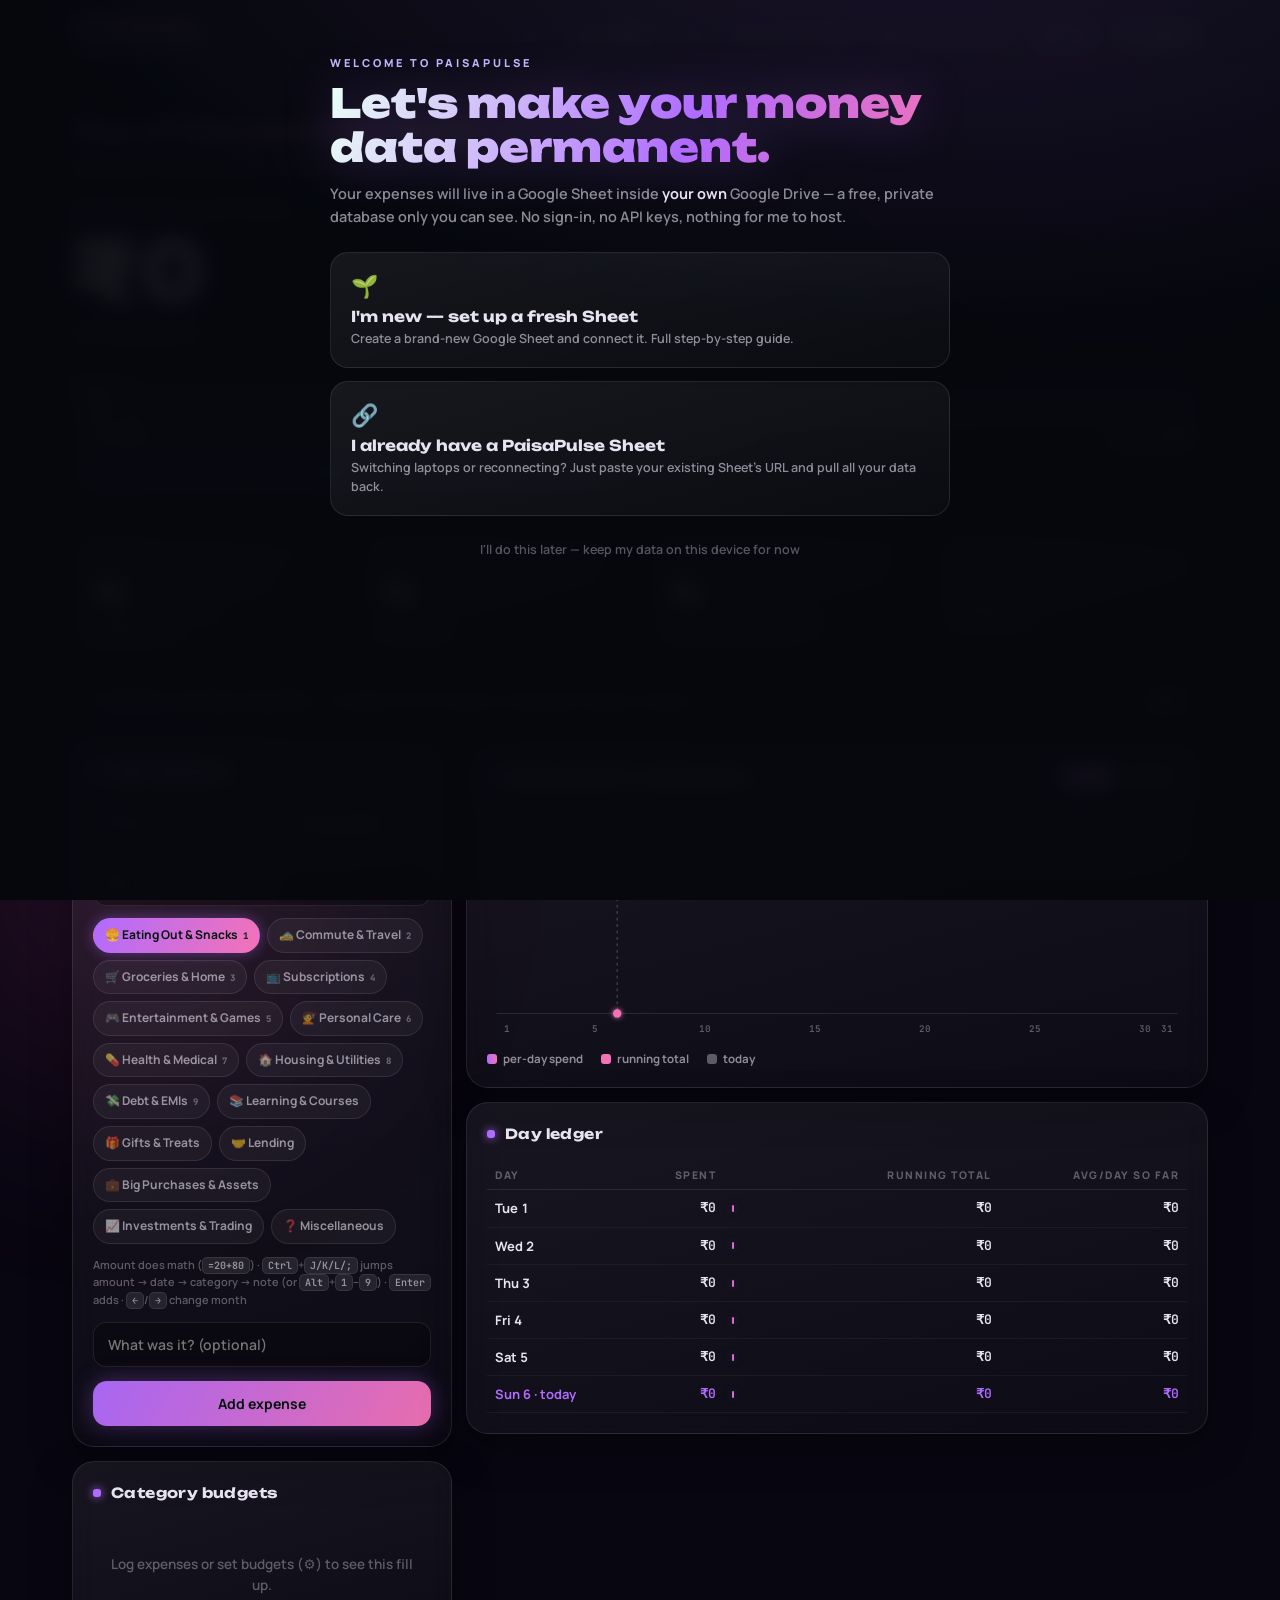
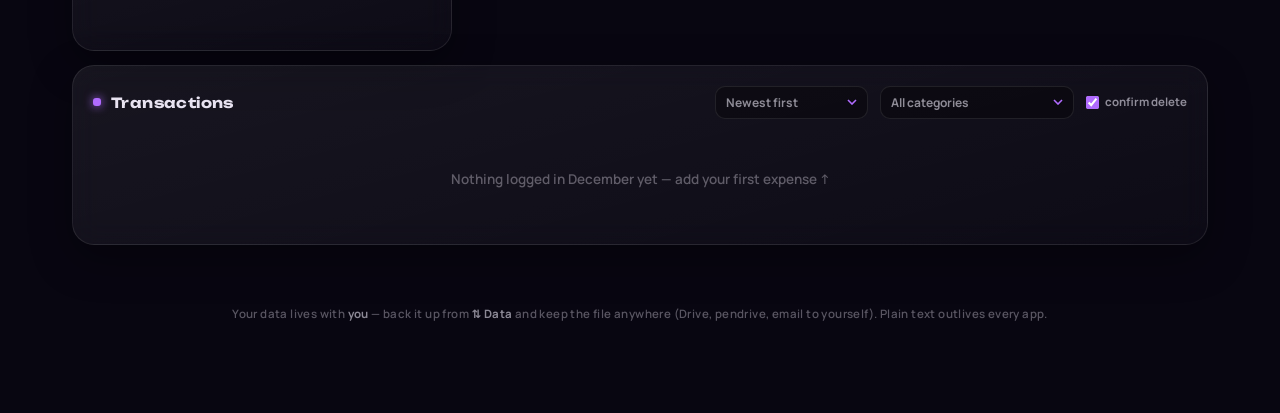
==== index.html @ a0dd7703 "Add index.html for GitHub Pages — app loads directly at root URL" ====
<!DOCTYPE html>
<html lang="en">
<head>
<meta charset="UTF-8">
<meta name="viewport" content="width=device-width, initial-scale=1.0">
<title>PaisaPulse — money, made visible</title>
<link rel="preconnect" href="https://fonts.googleapis.com">
<link rel="preconnect" href="https://fonts.gstatic.com" crossorigin>
<link href="https://fonts.googleapis.com/css2?family=Unbounded:wght@500;700;900&family=Manrope:wght@400;500;600;700;800&family=JetBrains+Mono:wght@400;500;700;800&display=swap" rel="stylesheet">
<style>
:root{
  --void:#080611;
  --ink:rgba(245,240,255,.94);
  --ink-dim:rgba(245,240,255,.56);
  --ink-faint:rgba(245,240,255,.34);
  --pulse:#b06bff;        /* primary — violet */
  --pulse-soft:rgba(176,107,255,.15);
  --ice:#f472b6;          /* secondary — pink */
  --gold:#fcd34d;         /* golden accent */
  --ember:#fbbf24;        /* drifting (warn) — gold */
  --burn:#fb6f92;         /* over budget — rose */
  --lilac:#c4b5fd;        /* accent */
  --glass:rgba(255,255,255,.045);
  --glass-hi:rgba(255,255,255,.085);
  --line:rgba(255,255,255,.09);
  --radius:22px;
  --mono:'JetBrains Mono',ui-monospace,monospace;
  --body:'Manrope',system-ui,sans-serif;
  --disp:'Unbounded',var(--body);
}
*{box-sizing:border-box;margin:0;padding:0}
[hidden]{display:none!important}   /* the hidden attribute must win over flex/grid display rules */
html{scroll-behavior:smooth}
body{
  background:var(--void);
  color:var(--ink);
  font-family:var(--body);
  font-size:15px;
  line-height:1.55;
  min-height:100vh;
  overflow-x:hidden;
}
/* ---------- PACE AURA (signature) ---------- */
.aura{position:fixed;inset:0;z-index:-1;pointer-events:none;transition:opacity 2s ease}
.aura::before,.aura::after{
  content:"";position:absolute;border-radius:50%;filter:blur(110px);
  transition:background 2.5s ease,opacity 2.5s ease;
}
.aura::before{width:62vw;height:62vw;top:-28vw;right:-18vw;opacity:.34}
.aura::after{width:48vw;height:48vw;bottom:-22vw;left:-14vw;opacity:.22}
body.pace-ok .aura::before{background:radial-gradient(circle,#7c3aed,transparent 70%)}
body.pace-ok .aura::after{background:radial-gradient(circle,#be3a8e,transparent 70%)}
body.pace-warn .aura::before{background:radial-gradient(circle,#a16207,transparent 70%)}
body.pace-warn .aura::after{background:radial-gradient(circle,#854d0e,transparent 70%)}
body.pace-over .aura::before{background:radial-gradient(circle,#9d174d,transparent 70%)}
body.pace-over .aura::after{background:radial-gradient(circle,#831843,transparent 70%)}
.grain{position:fixed;inset:0;z-index:-1;pointer-events:none;opacity:.5;
  background-image:radial-gradient(rgba(255,255,255,.022) 1px,transparent 1px);
  background-size:26px 26px;}

.wrap{max-width:1180px;margin:0 auto;padding:0 22px 90px}

/* ---------- HEADER ---------- */
header{
  position:sticky;top:0;z-index:50;
  backdrop-filter:blur(18px);-webkit-backdrop-filter:blur(18px);
  background:rgba(6,8,13,.72);
  border-bottom:1px solid var(--line);
}
.head-in{max-width:1180px;margin:0 auto;padding:14px 22px;display:flex;align-items:center;gap:16px;flex-wrap:wrap}
.brand{font-family:var(--disp);font-weight:900;font-size:17px;letter-spacing:.5px;
  background:linear-gradient(100deg,var(--pulse),var(--ice) 60%,var(--gold));
  -webkit-background-clip:text;background-clip:text;color:transparent;
  filter:drop-shadow(0 0 14px rgba(176,107,255,.45));white-space:nowrap}
.brand small{display:block;font-family:var(--body);font-weight:600;font-size:10px;letter-spacing:2.5px;
  text-transform:uppercase;color:var(--ink-faint);-webkit-text-fill-color:var(--ink-faint)}
.month-nav{display:flex;align-items:center;gap:6px;margin-left:auto;position:relative}
#prevM,#nextM{width:34px;height:34px;border-radius:11px;flex:none}
.month-label{font-family:var(--mono);font-weight:700;font-size:14px;min-width:120px;text-align:center;color:var(--ink);height:34px}
.month-label:hover{border-color:rgba(176,107,255,.45);color:var(--ink)}
.head-actions{display:flex;gap:8px;align-items:center;flex-wrap:wrap}
.badge{
  font-size:11px;font-weight:700;padding:6px 11px;border-radius:999px;
  border:1px solid var(--line);color:var(--ink-dim);background:var(--glass);
  display:inline-flex;align-items:center;gap:6px;white-space:nowrap}
.badge .dot{width:7px;height:7px;border-radius:50%;background:var(--pulse);box-shadow:0 0 8px var(--pulse)}
.badge.warn .dot{background:var(--ember);box-shadow:0 0 8px var(--ember)}

/* ---------- BUTTONS ---------- */
button{
  font-family:var(--body);font-weight:700;font-size:13px;color:var(--ink);
  background:var(--glass);border:1px solid var(--line);border-radius:13px;
  padding:9px 15px;cursor:pointer;transition:transform .15s ease,background .2s,border-color .2s,box-shadow .2s;
}
button:hover{background:var(--glass-hi);transform:translateY(-1px)}
button:active{transform:translateY(0)}
button:focus-visible,input:focus-visible,select:focus-visible,textarea:focus-visible{
  outline:2px solid var(--pulse);outline-offset:2px}
.btn-glow{
  background:linear-gradient(120deg,rgba(176,107,255,.95),rgba(244,114,182,.95));
  color:#04140d;border:none;
  box-shadow:0 0 22px rgba(176,107,255,.35),0 6px 18px rgba(0,0,0,.4);
}
.btn-glow:hover{box-shadow:0 0 32px rgba(176,107,255,.55),0 8px 22px rgba(0,0,0,.45);background:linear-gradient(120deg,#c98bff,#f472b6)}
.btn-ghost{background:transparent}
.btn-danger{border-color:rgba(251,113,133,.4);color:var(--burn)}
.btn-danger:hover{background:rgba(251,113,133,.1)}

/* ---------- HERO ---------- */
.hero{padding:40px 0 10px;text-align:left}
.greet{margin-bottom:22px}
.greet-line{font-family:var(--disp);font-weight:700;font-size:clamp(19px,2.7vw,26px);
  background:linear-gradient(100deg,var(--pulse),var(--ice) 62%,var(--gold));
  -webkit-background-clip:text;background-clip:text;color:transparent}
.greet-edit{font-size:11px;padding:4px 9px;border-radius:9px;margin-left:9px;vertical-align:middle;
  color:var(--ink-dim);background:var(--glass);border:1px solid var(--line);font-weight:700}
.greet-edit:hover{color:var(--ink);background:var(--glass-hi)}
.greet-tag{font-size:13.5px;font-weight:600;color:var(--ink-dim);margin-top:6px}
.greet-input{font-family:var(--disp);font-weight:700;font-size:clamp(19px,2.7vw,26px);
  width:auto;max-width:280px;padding:3px 12px;display:inline-block;color:var(--ink)}
/* ---------- CURSOR FX (fluid glowing trail) ---------- */
#cursorFx{position:fixed;inset:0;width:100%;height:100%;pointer-events:none;z-index:9998;mix-blend-mode:screen}
.eyebrow{font-size:11px;font-weight:800;letter-spacing:3px;text-transform:uppercase;color:var(--lilac);margin-bottom:10px}
.hero-amt{
  font-family:var(--disp);font-weight:900;font-size:clamp(46px,7.5vw,84px);line-height:1.04;
  background:linear-gradient(110deg,#fdf0ff 6%,var(--pulse) 42%,var(--ice) 72%,var(--gold));
  -webkit-background-clip:text;background-clip:text;color:transparent;
  filter:drop-shadow(0 0 30px rgba(176,107,255,.34));
  font-variant-numeric:tabular-nums;
}
body.pace-warn .hero-amt{background:linear-gradient(110deg,#fff7e6 10%,var(--ember) 60%,#fb923c);-webkit-background-clip:text;background-clip:text;filter:drop-shadow(0 0 28px rgba(251,191,36,.3))}
body.pace-over .hero-amt{background:linear-gradient(110deg,#ffe4e6 10%,var(--burn) 60%,#f43f5e);-webkit-background-clip:text;background-clip:text;filter:drop-shadow(0 0 28px rgba(251,113,133,.35))}
.hero-sub{color:var(--ink-dim);font-weight:600;margin-top:8px;font-size:14px}
.hero-sub b{color:var(--ink)}

/* pace rail */
.rail-card{margin-top:26px}
.rail{position:relative;height:14px;border-radius:999px;background:rgba(255,255,255,.06);overflow:visible;border:1px solid var(--line)}
.rail-fill{position:absolute;left:0;top:0;bottom:0;border-radius:999px;
  background:linear-gradient(90deg,var(--pulse),var(--ice));
  box-shadow:0 0 18px rgba(176,107,255,.5);transition:width 1.1s cubic-bezier(.22,1,.36,1)}
body.pace-warn .rail-fill{background:linear-gradient(90deg,var(--ember),#fb923c);box-shadow:0 0 18px rgba(251,191,36,.5)}
body.pace-over .rail-fill{background:linear-gradient(90deg,var(--burn),#f43f5e);box-shadow:0 0 18px rgba(251,113,133,.55)}
.rail-proj{position:absolute;top:-7px;width:2px;height:28px;background:var(--ice);box-shadow:0 0 10px var(--ice);transition:left 1.1s cubic-bezier(.22,1,.36,1)}
.rail-proj::after{content:"projected";position:absolute;top:-20px;left:50%;transform:translateX(-50%);
  font-size:10px;font-weight:800;letter-spacing:1px;text-transform:uppercase;color:var(--ice);white-space:nowrap}
.rail-meta{display:flex;justify-content:space-between;margin-top:12px;font-size:12px;color:var(--ink-dim);font-weight:600}
.rail-meta b{font-family:var(--mono);color:var(--ink)}
#paceMsg{margin-top:14px;font-weight:700;font-size:14px}
#paceMsg.ok{color:var(--pulse)}#paceMsg.warn{color:var(--ember)}#paceMsg.over{color:var(--burn)}

/* ---------- STAT GRID ---------- */
.stats{display:grid;grid-template-columns:repeat(auto-fit,minmax(170px,1fr));gap:14px;margin-top:28px}
.card{
  background:linear-gradient(165deg,rgba(255,255,255,.065),rgba(255,255,255,.022));
  border:1px solid var(--line);border-radius:var(--radius);
  padding:20px;backdrop-filter:blur(14px);-webkit-backdrop-filter:blur(14px);
  box-shadow:0 14px 40px rgba(0,0,0,.35);
}
.stat .lbl{font-size:11px;font-weight:800;letter-spacing:2px;text-transform:uppercase;color:var(--ink-faint)}
.stat .val{font-family:var(--mono);font-weight:800;font-size:26px;margin-top:6px;font-variant-numeric:tabular-nums}
.stat .sub{font-size:12px;color:var(--ink-dim);margin-top:4px;font-weight:600}
.up{color:var(--burn)}.down{color:var(--pulse)}

/* ---------- MAIN GRID ---------- */
.grid{display:grid;grid-template-columns:380px 1fr;gap:14px;margin-top:14px;align-items:start}
@media(max-width:920px){.grid{grid-template-columns:1fr}}
.col{display:flex;flex-direction:column;gap:14px;min-width:0}
h2{font-family:var(--disp);font-weight:700;font-size:14px;letter-spacing:.4px;margin-bottom:16px;display:flex;align-items:center;gap:10px}
h2 .spark{width:8px;height:8px;border-radius:3px;background:var(--pulse);box-shadow:0 0 10px var(--pulse);flex:none}

/* ---------- ADD EXPENSE ---------- */
.amt-row{display:flex;gap:10px}
.amt-in{position:relative;flex:1}
.amt-in span{position:absolute;left:14px;top:50%;transform:translateY(-50%);font-family:var(--mono);font-weight:800;font-size:20px;color:var(--pulse)}
input,select,textarea{
  width:100%;background:rgba(0,0,0,.32);border:1px solid var(--line);border-radius:13px;
  color:var(--ink);font-family:var(--body);font-weight:600;font-size:14px;padding:12px 14px;
  transition:border-color .2s, box-shadow .2s}
input:focus,textarea:focus{border-color:rgba(176,107,255,.55);box-shadow:0 0 0 3px rgba(176,107,255,.12)}
#amt{font-family:var(--mono);font-weight:800;font-size:20px;padding-left:34px}
#date{font-family:var(--mono);font-size:13px;color-scheme:dark;width:auto}
.chips{display:flex;flex-wrap:wrap;gap:7px;margin:12px 0}
.chip{
  font-size:12px;font-weight:700;padding:7px 11px;border-radius:999px;
  background:var(--glass);border:1px solid var(--line);cursor:pointer;color:var(--ink-dim);
  transition:all .15s ease;user-select:none}
.chip:hover{color:var(--ink);border-color:rgba(255,255,255,.2)}
.chip.on{color:#04140d;background:linear-gradient(120deg,var(--pulse),#f472b6);border-color:transparent;
  box-shadow:0 0 14px rgba(176,107,255,.4)}
.field-gap{margin-top:10px}
#btnAdd{width:100%;margin-top:14px;padding:13px;font-size:14px;border-radius:14px}

/* ---------- BUDGET LIST ---------- */
.b-row{display:flex;align-items:center;gap:10px;padding:9px 0;border-bottom:1px solid rgba(255,255,255,.05)}
.b-row:last-child{border-bottom:none}
.b-emoji{flex:none;width:26px;text-align:center}
.b-name{flex:1;min-width:0;font-weight:700;font-size:12.5px;white-space:nowrap;overflow:hidden;text-overflow:ellipsis}
.b-bar{flex:1.4;height:8px;border-radius:99px;background:rgba(255,255,255,.07);overflow:hidden}
.b-fill{height:100%;border-radius:99px;background:linear-gradient(90deg,var(--pulse),#f472b6);transition:width .9s cubic-bezier(.22,1,.36,1)}
.b-fill.warn{background:linear-gradient(90deg,var(--ember),#fb923c)}
.b-fill.over{background:linear-gradient(90deg,var(--burn),#f43f5e)}
.b-amt{font-family:var(--mono);font-size:12px;font-weight:700;white-space:nowrap;color:var(--ink-dim)}
.b-amt b{color:var(--ink)}

/* ---------- CHART ---------- */
.chart-wrap{width:100%}
.chart-wrap svg{width:100%;height:auto;display:block}
.legend{display:flex;gap:18px;margin-top:10px;font-size:11.5px;font-weight:700;color:var(--ink-dim);flex-wrap:wrap}
.legend i{display:inline-block;width:10px;height:10px;border-radius:3px;margin-right:6px;vertical-align:-1px}

/* ---------- DAY LEDGER ---------- */
table{width:100%;border-collapse:collapse;font-size:13px}
th{font-size:10.5px;font-weight:800;letter-spacing:1.5px;text-transform:uppercase;color:var(--ink-faint);
  text-align:right;padding:6px 8px;border-bottom:1px solid var(--line)}
th:first-child{text-align:left}
td{padding:8px;border-bottom:1px solid rgba(255,255,255,.045);text-align:right;
  font-family:var(--mono);font-weight:600;font-variant-numeric:tabular-nums}
td:first-child{text-align:left;font-family:var(--body);font-weight:700}
tr.is-today td{color:var(--pulse)}
.mini{display:inline-block;height:7px;border-radius:99px;background:linear-gradient(90deg,var(--pulse),#f472b6);
  vertical-align:middle;min-width:2px;box-shadow:0 0 8px rgba(176,107,255,.35)}
.tbl-scroll{max-height:380px;overflow-y:auto}
.tbl-scroll::-webkit-scrollbar{width:8px}
.tbl-scroll::-webkit-scrollbar-thumb{background:rgba(255,255,255,.12);border-radius:99px}

/* ---------- TRANSACTIONS ---------- */
.day-h{display:flex;justify-content:space-between;align-items:baseline;margin:18px 0 6px;font-size:12px;font-weight:800;
  letter-spacing:1px;text-transform:uppercase;color:var(--ink-faint)}
.day-h b{font-family:var(--mono);color:var(--ink-dim);letter-spacing:0;text-transform:none}
.txn{display:flex;align-items:center;gap:12px;padding:10px 12px;border-radius:14px;transition:background .15s}
.txn:hover{background:rgba(255,255,255,.04)}
.txn .e{flex:none;width:34px;height:34px;border-radius:11px;background:var(--glass);border:1px solid var(--line);
  display:flex;align-items:center;justify-content:center;font-size:15px}
.txn .t{flex:1;min-width:0}
.txn .t .n{font-weight:700;font-size:13.5px;white-space:nowrap;overflow:hidden;text-overflow:ellipsis}
.txn .t .c{font-size:11px;color:var(--ink-faint);font-weight:600}
.txn .a{font-family:var(--mono);font-weight:800;font-size:14px;white-space:nowrap}
.txn .x{opacity:0;flex:none;width:28px;height:28px;border-radius:9px;padding:0;font-size:14px;line-height:1;color:var(--burn);border-color:transparent;background:transparent}
.txn:hover .x{opacity:.8}.txn .x:hover{opacity:1;background:rgba(251,113,133,.12)}
.empty{padding:34px 10px;text-align:center;color:var(--ink-faint);font-weight:600;font-size:13.5px}

/* ---------- MODALS ---------- */
dialog{
  background:linear-gradient(170deg,#0d1119,#090c12);color:var(--ink);
  border:1px solid var(--line);border-radius:24px;padding:28px;width:min(560px,92vw);
  box-shadow:0 30px 90px rgba(0,0,0,.7)}
dialog::backdrop{background:rgba(3,5,9,.7);backdrop-filter:blur(6px)}
.m-head{display:flex;justify-content:space-between;align-items:center;margin-bottom:18px}
.m-head h3{font-family:var(--disp);font-size:15px;font-weight:700}
.tabs{display:flex;gap:8px;margin-bottom:18px}
.tab{flex:1;text-align:center}
.tab.on{background:linear-gradient(120deg,rgba(176,107,255,.18),rgba(244,114,182,.18));border-color:rgba(176,107,255,.4);color:var(--pulse)}
textarea{font-family:var(--mono);font-size:12px;min-height:130px;resize:vertical}
.hint{font-size:12px;color:var(--ink-dim);line-height:1.6;margin:10px 0;font-weight:600}
.hint code{font-family:var(--mono);color:var(--lilac);font-size:11px}
.m-row{display:flex;gap:10px;margin-top:14px;flex-wrap:wrap}
.m-row button{flex:1}
.set-row{display:flex;align-items:center;gap:10px;margin-bottom:9px}
.set-row label{flex:1;font-weight:700;font-size:13px}
.set-row input{width:130px;font-family:var(--mono);text-align:right}
.divider{height:1px;background:var(--line);margin:18px 0}

/* ---------- CLOUD SYNC STATES ---------- */
.badge.saving .dot{background:var(--ember);box-shadow:0 0 8px var(--ember);animation:pulseDot 1s ease-in-out infinite}
.badge.err .dot{background:var(--burn);box-shadow:0 0 8px var(--burn)}
.badge.synced .dot{background:var(--ice);box-shadow:0 0 8px var(--ice)}
@keyframes pulseDot{0%,100%{opacity:1}50%{opacity:.25}}
@keyframes shimmer{0%{background-position:-300px 0}100%{background-position:300px 0}}
body.loading-cloud .hero-amt,body.loading-cloud .stat .val{
  color:transparent!important;-webkit-text-fill-color:transparent;border-radius:12px;
  background:linear-gradient(90deg,rgba(255,255,255,.05),rgba(255,255,255,.16),rgba(255,255,255,.05));
  background-size:300px 100%;animation:shimmer 1.25s linear infinite;filter:none}
.note-banner.cloud{border-color:rgba(176,107,255,.45);color:var(--ink-dim)}
.note-banner.cloud b{color:var(--ice)}
.note-banner .btn-glow{flex:none;padding:7px 14px}
.conn-row{display:flex;align-items:center;gap:10px;font-size:13px;font-weight:600;color:var(--ink-dim)}
.conn-card{display:flex;align-items:center;gap:12px;flex-wrap:wrap;margin-bottom:18px;padding:13px 15px;
  border:1px solid var(--line);border-radius:14px;background:var(--glass)}
.conn-card .conn-row{flex:1;min-width:0}
.conn-card button{flex:none}
.conn-dot{width:8px;height:8px;border-radius:50%;background:var(--pulse);box-shadow:0 0 8px var(--pulse);flex:none}
.conn-dot.off{background:var(--ink-faint);box-shadow:none}

/* ---------- ONBOARDING ---------- */
.onboard{position:fixed;inset:0;z-index:200;overflow-y:auto;
  background:radial-gradient(120vw 80vh at 72% -12%,rgba(176,107,255,.12),transparent 60%),rgba(6,8,13,.94);
  backdrop-filter:blur(10px);-webkit-backdrop-filter:blur(10px);
  display:flex;align-items:flex-start;justify-content:center;padding:6vh 20px 60px}
.onboard[hidden]{display:none}
.ob-box{max-width:620px;width:100%}
.ob-eyebrow{font-size:11px;font-weight:800;letter-spacing:3px;text-transform:uppercase;color:var(--lilac);margin-bottom:10px}
.ob-title{font-family:var(--disp);font-weight:900;font-size:clamp(27px,5vw,40px);line-height:1.1;
  background:linear-gradient(110deg,#eafff6,var(--pulse) 58%,var(--ice));
  -webkit-background-clip:text;background-clip:text;color:transparent;filter:drop-shadow(0 0 24px rgba(176,107,255,.25))}
.ob-lead{color:var(--ink-dim);font-weight:600;margin:13px 0 24px;font-size:14.5px;line-height:1.6}
.ob-lead b{color:var(--ink)}
.ob-step{display:flex;gap:15px;padding:17px;border-radius:18px;margin-bottom:13px;
  background:linear-gradient(165deg,rgba(255,255,255,.065),rgba(255,255,255,.022));border:1px solid var(--line)}
.ob-num{flex:none;width:32px;height:32px;border-radius:50%;display:flex;align-items:center;justify-content:center;
  font-family:var(--mono);font-weight:800;font-size:14px;color:#04140d;background:linear-gradient(120deg,var(--pulse),#f472b6);
  box-shadow:0 0 14px rgba(176,107,255,.4)}
.ob-body{flex:1;min-width:0}
.ob-body h4{font-family:var(--disp);font-size:14.5px;font-weight:700;margin-bottom:4px}
.ob-body p{font-size:13px;color:var(--ink-dim);font-weight:600;line-height:1.55}
.ob-body .m-row{margin-top:11px}
.ob-howto{margin-top:11px;font-size:12.5px;color:var(--ink-dim);font-weight:600;line-height:1.7;
  border-left:2px solid rgba(176,107,255,.45);padding:2px 0 2px 14px}
.ob-howto code{font-family:var(--mono);color:var(--lilac);font-size:11.5px}
.ob-howto ol{margin:0;padding-left:18px}.ob-howto li{margin:5px 0}
#cloudUrlInput{font-family:var(--mono);font-size:12.5px}
.ob-verify{margin-top:11px;font-weight:700;font-size:12.5px;min-height:18px;line-height:1.5}
.ob-verify.ok{color:var(--pulse)}.ob-verify.err{color:var(--burn)}.ob-verify.busy{color:var(--ember)}
.ob-skip{display:block;text-align:center;margin-top:16px;color:var(--ink-faint);font-weight:600;font-size:12.5px;
  background:none;border:none;width:100%}
.ob-skip:hover{color:var(--ink-dim);background:none;transform:none}
.ob-choose{display:flex;flex-direction:column;gap:13px}
.ob-pick{display:block;text-align:left;padding:18px 20px;border-radius:18px;cursor:pointer;
  background:linear-gradient(165deg,rgba(255,255,255,.065),rgba(255,255,255,.022));border:1px solid var(--line);
  transition:border-color .2s,box-shadow .2s,transform .15s}
.ob-pick:hover{border-color:rgba(176,107,255,.5);box-shadow:0 0 26px rgba(176,107,255,.16);transform:translateY(-2px);background:linear-gradient(165deg,rgba(255,255,255,.08),rgba(255,255,255,.03))}
.ob-pick-emoji{font-size:22px;display:block;margin-bottom:6px}
.ob-pick-t{display:block;font-family:var(--disp);font-weight:700;font-size:15px;color:var(--ink);margin-bottom:4px}
.ob-pick-d{display:block;font-size:12.5px;font-weight:600;color:var(--ink-dim);line-height:1.5}
.ob-back{background:none;border:none;color:var(--ink-faint);font-weight:700;font-size:12.5px;padding:4px 0;margin-bottom:10px}
.ob-back:hover{color:var(--ink-dim);background:none;transform:none}

/* ---------- TOAST ---------- */
#toast{
  position:fixed;bottom:26px;left:50%;transform:translateX(-50%) translateY(20px);
  background:#0e1420;border:1px solid rgba(176,107,255,.4);color:var(--ink);
  padding:12px 18px;border-radius:14px;font-weight:700;font-size:13.5px;
  box-shadow:0 0 30px rgba(176,107,255,.25),0 16px 40px rgba(0,0,0,.6);
  opacity:0;pointer-events:none;transition:all .3s ease;z-index:99;display:flex;gap:14px;align-items:center}
#toast.show{opacity:1;transform:translateX(-50%) translateY(0);pointer-events:auto}
#toast button{padding:5px 12px;font-size:12px}

.note-banner{margin-top:18px;font-size:12.5px;font-weight:600;color:var(--ink-dim);
  border:1px dashed rgba(184,168,255,.35);border-radius:14px;padding:11px 14px;display:flex;gap:10px;align-items:center}
.note-banner button{margin-left:auto;padding:4px 10px;font-size:11px;flex:none}

footer{margin-top:60px;text-align:center;color:var(--ink-faint);font-size:11.5px;font-weight:600;letter-spacing:.4px}
footer b{color:var(--ink-dim)}

@media(prefers-reduced-motion:reduce){
  *,*::before,*::after{animation:none!important;transition:none!important}
}
/* ---------- v1.1 additions ---------- */
.today-pill{font-family:var(--mono);font-size:11px;font-weight:700;color:var(--ink-dim);
  padding:6px 11px;border-radius:999px;border:1px solid var(--line);background:var(--glass);white-space:nowrap}
/* month picker */
.month-picker{position:absolute;top:42px;left:50%;transform:translateX(-50%);z-index:60;width:280px;
  background:linear-gradient(170deg,#140e22,#0c0816);border:1px solid var(--line);border-radius:16px;padding:14px;
  box-shadow:0 26px 70px rgba(0,0,0,.65)}
.mp-head{display:flex;align-items:center;justify-content:space-between;margin-bottom:10px}
.mp-head span{font-family:var(--mono);font-weight:800;font-size:14px}
.mp-head button{width:30px;height:30px;border-radius:9px}
.mp-grid{display:grid;grid-template-columns:repeat(3,1fr);gap:6px}
.mp-grid button{padding:9px 0;font-size:12.5px;font-weight:700;border-radius:10px}
.mp-grid button.cur{background:linear-gradient(120deg,var(--pulse),var(--ice));color:#1a0b2e;border-color:transparent}
.mp-grid button:disabled{opacity:.3;cursor:not-allowed}
.mp-today{width:100%;margin-top:10px;font-size:12px;padding:9px}
/* calculator hint */
.calc-hint{margin-top:8px;font-size:13px;font-weight:700;color:var(--pulse);cursor:pointer;
  display:inline-flex;align-items:center;gap:6px;padding:6px 12px;border-radius:10px;border:1px solid rgba(176,107,255,.35);
  background:var(--pulse-soft);user-select:none}
.calc-hint:hover{background:rgba(176,107,255,.22)}
.calc-hint b{font-family:var(--mono)}
/* keyboard hint + chip key badges */
.kbd-hint{font-size:11px;color:var(--ink-faint);font-weight:600;margin:2px 0 4px}
.kbd-hint kbd{font-family:var(--mono);font-size:10px;background:var(--glass-hi);border:1px solid var(--line);
  border-radius:5px;padding:1px 5px;color:var(--ink-dim)}
.chip .k{font-family:var(--mono);font-size:9px;opacity:.6;margin-left:5px;font-weight:800}
.chip.on .k{opacity:.85}
/* transactions header tools */
.txn-head{justify-content:space-between;flex-wrap:wrap;gap:10px}
.h2-title{display:inline-flex;align-items:center;gap:10px}
.txn-tools{display:inline-flex;align-items:center;gap:12px;font-family:var(--body)}
.mini-select{width:auto;padding:7px 10px;font-size:12px;font-weight:700;border-radius:10px;color:var(--ink-dim);
  background:rgba(0,0,0,.32) url("data:image/svg+xml,%3Csvg xmlns='http://www.w3.org/2000/svg' width='10' height='6' fill='none' stroke='%23b06bff' stroke-width='1.6'%3E%3Cpath d='M1 1l4 4 4-4'/%3E%3C/svg%3E") no-repeat right 10px center;-webkit-appearance:none;appearance:none;padding-right:26px}
.chk{display:inline-flex;align-items:center;gap:6px;font-size:11.5px;font-weight:700;color:var(--ink-dim);cursor:pointer;text-transform:none;letter-spacing:0}
.chk input{width:auto;accent-color:var(--pulse);cursor:pointer}
/* delete confirm state on a txn row */
.txn .x.confirm{opacity:1;width:auto;padding:0 10px;font-size:11px;font-weight:800;color:#1a0b2e;
  background:linear-gradient(120deg,var(--burn),#f43f5e);border-radius:9px}
/* transaction-day group + glow-on-jump */
.txn-day{border-radius:14px;transition:background .4s ease,box-shadow .4s ease}
.txn-day.glow{background:rgba(176,107,255,.10);box-shadow:0 0 0 1px rgba(176,107,255,.4),0 0 26px rgba(176,107,255,.22)}
/* ledger rows clickable */
#dayLedger tr{cursor:pointer}
#dayLedger tr:hover td{color:var(--ink)}
/* budget % */
.b-pct{font-family:var(--mono);font-size:11px;font-weight:800;color:var(--lilac);min-width:38px;text-align:right}
/* safe reset row */
.reset-row{display:flex;gap:10px}
.reset-row input{flex:1;font-family:var(--mono);font-size:13px}
.reset-row button{flex:none}

/* ---------- v1.2: chart toggle, category search, motion ---------- */
.chart-head{justify-content:space-between;flex-wrap:wrap;gap:10px}
.seg{display:inline-flex;background:var(--glass);border:1px solid var(--line);border-radius:11px;padding:3px;gap:2px}
.seg-btn{font-size:11.5px;font-weight:700;padding:5px 12px;border-radius:8px;border:none;background:transparent;color:var(--ink-dim)}
.seg-btn:hover{background:var(--glass-hi);transform:none}
.seg-btn.on{background:linear-gradient(120deg,var(--pulse),var(--ice));color:#1a0b2e}
/* category search + intellisense dropdown */
.cat-pick{position:relative;margin:12px 0 0}
#catSearch{font-size:13px}
.cat-suggest{position:absolute;left:0;right:0;top:calc(100% + 6px);z-index:40;max-height:240px;overflow-y:auto;
  background:linear-gradient(170deg,#150f24,#0c0816);border:1px solid var(--line);border-radius:14px;padding:6px;
  box-shadow:0 22px 60px rgba(0,0,0,.6)}
.cs-item{display:flex;align-items:center;gap:10px;padding:9px 11px;border-radius:10px;cursor:pointer;font-size:13px;font-weight:600;color:var(--ink-dim)}
.cs-item .cs-e{font-size:16px;flex:none}
.cs-item .cs-n b{color:var(--pulse);font-weight:800}
.cs-item.active,.cs-item:hover{background:var(--pulse-soft);color:var(--ink)}
.cs-item .cs-hint{margin-left:auto;font-family:var(--mono);font-size:10px;color:var(--ink-faint)}
/* flat (sorted) transaction rows show their date */
.txn .tdate{font-family:var(--mono);font-size:10.5px;color:var(--ink-faint);font-weight:700;margin-left:2px}
/* ledger row glow when jumped-to from a transaction */
#dayLedger tr.glow td{color:var(--pulse)}
#dayLedger tr.glow{background:rgba(176,107,255,.12);box-shadow:inset 0 0 0 1px rgba(176,107,255,.4)}
#dayLedger tr{transition:background .4s ease}
/* ---------- MOTION ---------- */
@keyframes riseIn{from{opacity:0;transform:translateY(18px)}to{opacity:1;transform:none}}
@keyframes popIn{0%{transform:scale(.85);opacity:.4}100%{transform:scale(1);opacity:1}}
.reveal{opacity:0}
.reveal.in{animation:riseIn .6s cubic-bezier(.22,1,.36,1) both;animation-delay:var(--d,0s)}
.card{transition:transform .25s cubic-bezier(.22,1,.36,1),border-color .25s,box-shadow .25s}
.card:hover{transform:translateY(-3px);border-color:rgba(176,107,255,.28);box-shadow:0 18px 48px rgba(0,0,0,.4),0 0 24px rgba(176,107,255,.08)}
.chip{transition:transform .15s cubic-bezier(.34,1.56,.64,1),background .2s,color .2s,border-color .2s}
.chip:hover{transform:translateY(-2px)}
.chip.on{animation:popIn .28s cubic-bezier(.34,1.56,.64,1)}
.txn{transition:background .15s,transform .15s}
.txn:hover{transform:translateX(3px)}
.stat .val{transition:transform .2s}
.card.stat:hover .val{transform:scale(1.04)}
.spark{animation:sparkPulse 2.6s ease-in-out infinite}
@keyframes sparkPulse{0%,100%{box-shadow:0 0 10px var(--pulse);opacity:1}50%{box-shadow:0 0 16px var(--pulse);opacity:.7}}
@media(prefers-reduced-motion:reduce){
  .reveal,.reveal.in{opacity:1!important;animation:none!important}
  .card:hover,.chip:hover,.txn:hover,.card.stat:hover .val{transform:none}
  .spark{animation:none}
}

@media(max-width:640px){
  .hero{padding-top:34px}
  .head-in{gap:10px}
  .month-nav{margin-left:0;width:100%;justify-content:center;order:3}
  .month-picker{left:auto;right:0;transform:none}
  .txn-tools{width:100%;justify-content:space-between}
}

</style>
</head>
<body class="pace-ok">
<div class="aura"></div><div class="grain"></div><canvas id="cursorFx"></canvas>

<header>
  <div class="head-in">
    <div class="brand">PaisaPulse<small>money, made visible</small></div>
    <div class="month-nav">
      <button id="prevM" aria-label="Previous month">‹</button>
      <button id="monthLabel" class="month-label" aria-haspopup="true" title="Pick a month">—</button>
      <button id="nextM" aria-label="Next month">›</button>
      <div id="monthPicker" class="month-picker" hidden>
        <div class="mp-head"><button id="mpPrevY" aria-label="Previous year">‹</button><span id="mpYear">—</span><button id="mpNextY" aria-label="Next year">›</button></div>
        <div class="mp-grid" id="mpGrid"></div>
        <button class="mp-today" id="mpToday">⌂ Jump to this month</button>
      </div>
    </div>
    <div class="head-actions">
      <span class="today-pill" id="todayPill" title="Today"></span>
      <span class="badge" id="saveBadge"><span class="dot"></span><span id="saveBadgeTxt">checking…</span></span>
      <button id="btnData">⇅ Data</button>
      <button id="btnSettings">⚙ Budgets</button>
    </div>
  </div>
</header>

<div class="wrap">

  <section class="hero">
    <div class="greet" id="greet">
      <span class="greet-line" id="greetLine">Hello</span><button class="greet-edit" id="greetEdit" title="Change your name" aria-label="Change your name">✎</button>
      <div class="greet-tag" id="greetTag"></div>
    </div>
    <div class="eyebrow" id="heroEyebrow">Spent this month</div>
    <div class="hero-amt" id="heroAmt">₹0</div>
    <div class="hero-sub" id="heroSub"></div>
  </section>

  <section class="card rail-card">
    <div class="rail">
      <div class="rail-fill" id="railFill" style="width:0%"></div>
      <div class="rail-proj" id="railProj" style="left:0%"></div>
    </div>
    <div class="rail-meta">
      <span>spent <b id="railSpent">₹0</b></span>
      <span id="railRight">budget <b id="railBudget">—</b></span>
    </div>
    <div id="paceMsg" class="ok"></div>
  </section>

  <section class="stats">
    <div class="card stat"><div class="lbl">Today</div><div class="val" id="todayAmt">₹0</div><div class="sub" id="todaySub"></div></div>
    <div class="card stat"><div class="lbl">Daily average</div><div class="val" id="avgAmt">₹0</div><div class="sub" id="avgSub"></div></div>
    <div class="card stat"><div class="lbl">Projected month-end</div><div class="val" id="projAmt">₹0</div><div class="sub" id="projSub"></div></div>
    <div class="card stat"><div class="lbl">Biggest category</div><div class="val" id="topCat" style="font-size:18px;line-height:1.3">—</div><div class="sub" id="topCatSub"></div></div>
  </section>

  <div id="seedBanner" class="note-banner" hidden>
    <span>✦ Loaded your full history (Sep 2025 → Jun 2026) with the cleaned-up categories to get you started.</span>
    <button id="seedDismiss">Got it</button>
  </div>

  <div class="grid">
    <div class="col">
      <section class="card">
        <h2><span class="spark"></span>Add expense</h2>
        <div class="amt-row">
          <div class="amt-in"><span>₹</span><input id="amt" inputmode="text" placeholder="0" autocomplete="off"></div>
          <input type="date" id="date">
        </div>
        <div class="calc-hint" id="calcHint" hidden></div>
        <div class="cat-pick">
          <input id="catSearch" placeholder="🔍 type to find a category…" autocomplete="off">
          <div class="cat-suggest" id="catSuggest" hidden></div>
        </div>
        <div class="chips" id="catChips"></div>
        <div class="kbd-hint" id="kbdHint"></div>
        <input id="note" class="field-gap" placeholder="What was it? (optional)" autocomplete="off">
        <button class="btn-glow" id="btnAdd">Add expense</button>
      </section>

      <section class="card">
        <h2><span class="spark"></span>Category budgets</h2>
        <div id="budgetList"></div>
      </section>
    </div>

    <div class="col">
      <section class="card">
        <h2 class="chart-head"><span class="h2-title"><span class="spark"></span><span id="chartTitle">Daily spend &amp; running total</span></span>
          <span class="seg" id="chartToggle"><button class="seg-btn on" data-mode="daily">Daily</button><button class="seg-btn" data-mode="monthly">Monthly</button></span>
        </h2>
        <div class="chart-wrap" id="dailyChart"></div>
        <div class="legend" id="chartLegend">
          <span><i style="background:linear-gradient(90deg,var(--pulse),#f472b6)"></i>per-day spend</span>
          <span><i style="background:var(--ice)"></i>running total</span>
          <span><i style="background:var(--ink-faint)"></i>today</span>
        </div>
      </section>

      <section class="card">
        <h2><span class="spark"></span>Day ledger</h2>
        <div class="tbl-scroll">
          <table>
            <thead><tr><th>Day</th><th>Spent</th><th></th><th>Running total</th><th>Avg/day so far</th></tr></thead>
            <tbody id="dayLedger"></tbody>
          </table>
        </div>
      </section>
    </div>
  </div>

  <section class="card" style="margin-top:14px">
    <h2 class="txn-head"><span class="h2-title"><span class="spark"></span>Transactions</span>
      <span class="txn-tools">
        <select id="txnSort" class="mini-select" title="Sort transactions">
          <option value="date-desc">Newest first</option>
          <option value="date-asc">Oldest first</option>
          <option value="amt-desc">Amount: high → low</option>
          <option value="amt-asc">Amount: low → high</option>
          <option value="cat">By category</option>
        </select>
        <select id="txnFilter" class="mini-select" title="Filter by category"></select>
        <label class="chk"><input type="checkbox" id="confirmDel"> confirm delete</label>
      </span>
    </h2>
    <div id="txnList"></div>
  </section>

  <footer>Your data lives with <b>you</b> — back it up from <b>⇅ Data</b> and keep the file anywhere (Drive, pendrive, email to yourself). Plain text outlives every app.</footer>
</div>

<!-- Data modal -->
<dialog id="dataModal">
  <div class="m-head"><h3>Your data, your hands</h3><button class="btn-ghost" data-close>✕</button></div>
  <div class="conn-card">
    <div class="conn-row"><span class="conn-dot off" id="connDot"></span><span id="connTxt">Not connected</span></div>
    <button id="btnChangeConn">Connect Google Drive</button>
  </div>
  <div class="tabs">
    <button class="tab on" data-tab="import">Import</button>
    <button class="tab" data-tab="export">Export / Backup</button>
  </div>
  <div id="tab-import">
    <p class="hint">Migrate from Google Sheets: open a month tab → <code>File → Download → CSV</code> → drop it here. Needs columns like <code>Date, Category, Description, Amount</code> (extra columns are ignored). Dates like <code>2-Jun-2026</code>, <code>2026-06-02</code> or <code>02/06/2026</code> all work. Duplicates are skipped automatically. If Google Drive is connected, imported rows are written to your Sheet too.</p>
    <input type="file" id="csvFile" accept=".csv,text/csv">
    <p class="hint" style="margin-top:14px">…or paste CSV text:</p>
    <textarea id="csvPaste" placeholder="Date,Category,Description,Amount&#10;2-Jun-2026,Dining & Snacks,Office lunch,318"></textarea>
    <div class="m-row"><button class="btn-glow" id="btnImport">Import rows</button></div>
  </div>
  <div id="tab-export" hidden>
    <p class="hint">Your live data syncs to Google Drive when connected (status above). These are extra one-off snapshots. <b>Backup (JSON)</b> = everything: expenses + budgets. <b>CSV</b> = expenses only, opens in any spreadsheet. They download to your <b>Downloads</b> folder.</p>
    <div class="m-row">
      <button class="btn-glow" id="btnBackup">⬇ Backup .json</button>
      <button id="btnCsvOut">⬇ Export .csv</button>
    </div>
    <p class="hint" style="margin-top:14px">If downloads are blocked here, copy from below and save as a file:</p>
    <textarea id="exportBox" readonly placeholder="Click a button above to generate…"></textarea>
    <div class="m-row"><button id="btnCopyExport">Copy to clipboard</button></div>
    <div class="divider"></div>
    <p class="hint">Restore a backup: paste the JSON into the box above, then</p>
    <div class="m-row"><button class="btn-danger" id="btnRestore">Restore from pasted JSON (replaces everything)</button></div>
  </div>
</dialog>

<!-- Budgets / settings modal -->
<dialog id="settingsModal">
  <div class="m-head"><h3>Monthly budgets</h3><button class="btn-ghost" data-close>✕</button></div>
  <p class="hint">Set a total cap, and optionally per-category caps. The page glow + warnings react to your pace against these.</p>
  <div class="set-row"><label><b>Overall monthly budget</b></label><input id="bOverall" inputmode="numeric" placeholder="e.g. 15000"></div>
  <div class="divider"></div>
  <div id="bCats"></div>
  <div class="m-row">
    <button class="btn-glow" id="btnSaveBudgets">Save budgets</button>
  </div>
  <div class="divider"></div>
  <p class="hint" style="margin-bottom:8px"><b>Reset this device</b> — clears only the local copy in this browser. Your Google Sheet (the real database) is <b>never</b> touched; just reload or reconnect to pull everything back. Not connected? Export a backup first.</p>
  <div class="reset-row"><input id="wipeConfirm" placeholder="type RESET to confirm" autocomplete="off"><button class="btn-danger" id="btnWipe" disabled>Reset local copy</button></div>
</dialog>

<div id="toast"><span id="toastMsg"></span><button id="toastAct" hidden>Undo</button></div>

<!-- Onboarding overlay -->
<div id="onboard" class="onboard" hidden>
  <div class="ob-box">
    <div class="ob-eyebrow">Welcome to PaisaPulse</div>
    <h1 class="ob-title">Let's make your money data permanent.</h1>
    <p class="ob-lead">Your expenses will live in a Google Sheet inside <b>your own</b> Google Drive — a free, private database only you can see. No sign-in, no API keys, nothing for me to host.</p>

    <div id="obChoose" class="ob-choose">
      <button class="ob-pick" id="obPickNew">
        <span class="ob-pick-emoji">🌱</span>
        <span class="ob-pick-t">I'm new — set up a fresh Sheet</span>
        <span class="ob-pick-d">Create a brand-new Google Sheet and connect it. Full step-by-step guide.</span>
      </button>
      <button class="ob-pick" id="obPickExisting">
        <span class="ob-pick-emoji">🔗</span>
        <span class="ob-pick-t">I already have a PaisaPulse Sheet</span>
        <span class="ob-pick-d">Switching laptops or reconnecting? Just paste your existing Sheet's URL and pull all your data back.</span>
      </button>
    </div>

    <div id="obFlow" hidden>
      <button class="ob-back" id="obBack">‹ back</button>

      <div class="ob-step" id="obStep1">
        <div class="ob-num">1</div>
        <div class="ob-body">
          <h4>Create your Sheet</h4>
          <p>Open a fresh Google Sheet — this becomes your private database. Name it anything (e.g. "PaisaPulse Data"). Leave it open for step 2.</p>
          <div class="m-row"><button class="btn-glow" id="obNewSheet">📄 Open a blank Google Sheet ↗</button></div>
        </div>
      </div>

      <div class="ob-step" id="obStep2">
        <div class="ob-num">2</div>
        <div class="ob-body">
          <h4>Add the script &amp; deploy it</h4>
          <p>A tiny script turns your Sheet into a private API. In your Sheet open <code>Extensions → Apps Script</code>, delete the sample, paste the script below, and Save.</p>
          <div class="m-row">
            <button class="btn-glow" id="obCopyScript">📋 Copy the script</button>
            <button class="btn-ghost" id="obShowHow">Show deploy steps</button>
          </div>
          <textarea id="scriptCode" class="field-gap" readonly spellcheck="false" style="min-height:120px"></textarea>
          <div class="ob-howto" id="obHowto" hidden>
            <ol>
              <li>In your Sheet: <code>Extensions → Apps Script</code></li>
              <li>Delete the sample code, paste the script above, click <b>Save</b> 💾</li>
              <li><code>Deploy → New deployment</code> → select type <b>Web app</b></li>
              <li>Execute as <b>Me</b>, Who has access <b>Anyone</b> → <b>Deploy</b></li>
              <li>Authorize when prompted, then <b>copy the Web app URL</b> (ends in <code>/exec</code>)</li>
            </ol>
          </div>
        </div>
      </div>

      <div class="ob-step" id="obStep3">
        <div class="ob-num" id="obStep3Num">3</div>
        <div class="ob-body">
          <h4 id="obStep3Title">Paste your URL</h4>
          <p id="obStep3Desc">Paste the Web app URL below and connect — I'll verify it can talk to your Sheet before saving anything.</p>
          <input id="cloudUrlInput" class="field-gap" placeholder="https://script.google.com/macros/s/…/exec" autocomplete="off">
          <div class="m-row"><button class="btn-glow" id="obConnect">Connect &amp; verify</button></div>
          <div class="ob-verify" id="obVerify"></div>
        </div>
      </div>
    </div>

    <button class="ob-skip" id="obSkip">I'll do this later — keep my data on this device for now</button>
  </div>
</div>

<!-- Apps Script source (non-executing template — shown/copied during onboarding) -->
<script type="text/plain" id="ppScriptSrc">/*** PaisaPulse — Google Apps Script backend (bind this to your Sheet) ***/
var SHEET_EXP = 'Expenses';
var SHEET_BUD = 'Budgets';
var HEADERS   = ['ID','Date','Category','Note','Amount','CreatedAt'];

function doGet(e){
  return json(readAll());
}

function doPost(e){
  var lock = LockService.getScriptLock();
  try { lock.waitLock(20000); } catch(err){ return json({ok:false, error:'busy, try again'}); }
  try {
    var body = JSON.parse((e && e.postData && e.postData.contents) || '{}');
    switch (body.action) {
      case 'ping':    return json({ok:true});
      case 'add':     addRow(body.expense);                                  return json({ok:true});
      case 'delete':  return json({ok:true, deleted: deleteRow(body.id)});
      case 'budgets': writeBudgets(body.budgets || {});                      return json({ok:true});
      case 'import':  return json(merge({ok:true}, importRows(body.expenses || [], body.replace === true)));
      default:        return json({ok:false, error:'unknown action'});
    }
  } catch (err) {
    return json({ok:false, error: String(err)});
  } finally {
    lock.releaseLock();
  }
}

function ss(){ return SpreadsheetApp.getActiveSpreadsheet(); }

function expSheet(){
  var s = ss(), sh = s.getSheetByName(SHEET_EXP);
  if (!sh) { sh = s.getSheets()[0]; sh.setName(SHEET_EXP); }
  if (sh.getLastRow() === 0) {
    sh.getRange(1,1,1,HEADERS.length).setValues([HEADERS]).setFontWeight('bold');
    sh.getRange('B:B').setNumberFormat('@');
    sh.setFrozenRows(1);
  }
  return sh;
}

function budSheet(){
  var s = ss(), sh = s.getSheetByName(SHEET_BUD);
  if (!sh) sh = s.insertSheet(SHEET_BUD);
  if (sh.getLastRow() === 0) sh.getRange(1,1,1,2).setValues([['Key','Value']]).setFontWeight('bold');
  return sh;
}

function readAll(){
  var sh = expSheet(), last = sh.getLastRow(), expenses = [];
  if (last > 1) {
    var vals = sh.getRange(2,1,last-1,HEADERS.length).getValues();
    for (var i=0;i<vals.length;i++){
      var r = vals[i];
      if (r[0]==='' && r[1]==='' && r[4]==='') continue;
      expenses.push({ id: String(r[0]), date: fmtDate(r[1]), cat: String(r[2]),
        note: String(r[3]), amount: Number(r[4]) || 0, createdAt: r[5] ? String(r[5]) : '' });
    }
  }
  return {ok:true, expenses: expenses, budgets: readBudgets()};
}

function readBudgets(){
  var sh = budSheet(), last = sh.getLastRow(), out = {overall:null, cats:{}};
  if (last > 1) {
    var vals = sh.getRange(2,1,last-1,2).getValues();
    for (var i=0;i<vals.length;i++){
      var k = String(vals[i][0]), v = vals[i][1];
      if (k === 'overall') out.overall = (v === '' ? null : Number(v));
      else if (k) out.cats[k] = Number(v) || 0;
    }
  }
  return out;
}

function addRow(exp){
  if (!exp) return;
  var sh = expSheet();
  if (exp.id && findRowById(sh, exp.id) > 0) return;
  sh.appendRow([ exp.id || '', fmtDate(exp.date), exp.cat || '', exp.note || '',
                 Number(exp.amount) || 0, exp.createdAt || new Date().toISOString() ]);
}

function deleteRow(id){
  var sh = expSheet(), row = findRowById(sh, id);
  if (row > 0) { sh.deleteRow(row); return 1; }
  return 0;
}

function importRows(rows, replace){
  var sh = expSheet();
  if (replace) { var l = sh.getLastRow(); if (l > 1) sh.deleteRows(2, l-1); }
  var seen = {}, last = sh.getLastRow();
  if (last > 1) {
    var ex = sh.getRange(2,1,last-1,HEADERS.length).getValues();
    for (var i=0;i<ex.length;i++){ seen['id:'+String(ex[i][0])] = true; seen[sig(ex[i])] = true; }
  }
  var out = [], added = 0, skipped = 0;
  for (var j=0;j<rows.length;j++){
    var e = rows[j], row = [ e.id||'', fmtDate(e.date), e.cat||'', e.note||'',
                             Number(e.amount)||0, e.createdAt || new Date().toISOString() ];
    if (seen['id:'+String(e.id)] || seen[sig(row)]) { skipped++; continue; }
    seen['id:'+String(e.id)] = true; seen[sig(row)] = true;
    out.push(row); added++;
  }
  if (out.length) sh.getRange(sh.getLastRow()+1, 1, out.length, HEADERS.length).setValues(out);
  return {added: added, skipped: skipped};
}

function writeBudgets(b){
  var sh = budSheet(), last = sh.getLastRow();
  if (last > 1) sh.deleteRows(2, last-1);
  var rows = [];
  if (b.overall != null && b.overall !== '') rows.push(['overall', Number(b.overall)]);
  var cats = b.cats || {};
  for (var k in cats) if (cats.hasOwnProperty(k)) rows.push([k, Number(cats[k]) || 0]);
  if (rows.length) sh.getRange(2,1,rows.length,2).setValues(rows);
}

function findRowById(sh, id){
  var last = sh.getLastRow(); if (last < 2) return -1;
  var ids = sh.getRange(2,1,last-1,1).getValues();
  for (var i=0;i<ids.length;i++) if (String(ids[i][0]) === String(id)) return i+2;
  return -1;
}
function sig(r){ return [fmtDate(r[1]), r[2], r[3], Number(r[4])||0].join('|'); }
function fmtDate(v){
  if (v instanceof Date){
    return v.getFullYear() + '-' + ('0'+(v.getMonth()+1)).slice(-2) + '-' + ('0'+v.getDate()).slice(-2);
  }
  return String(v || '');
}
function merge(a,b){ for (var k in b) if (b.hasOwnProperty(k)) a[k]=b[k]; return a; }
function json(obj){
  return ContentService.createTextOutput(JSON.stringify(obj)).setMimeType(ContentService.MimeType.JSON);
}
</script>

<script>
"use strict";

/* ── config.js ── */
/* ── config.js — constants, pure helpers, shared DOM accessor ── */

const $ = id => document.getElementById(id);
const NOW = new Date();

const CATS = [
  {k:"dining",   n:"Eating Out & Snacks",     e:"🍔"},
  {k:"commute",  n:"Commute & Travel",        e:"🚕"},
  {k:"groceries",n:"Groceries & Home",        e:"🛒"},
  {k:"subs",     n:"Subscriptions",           e:"📺"},
  {k:"ent",      n:"Entertainment & Games",   e:"🎮"},
  {k:"care",     n:"Personal Care",           e:"💇"},
  {k:"health",   n:"Health & Medical",        e:"💊"},
  {k:"housing",  n:"Housing & Utilities",     e:"🏠"},
  {k:"debt",     n:"Debt & EMIs",             e:"💸"},
  {k:"learn",    n:"Learning & Courses",      e:"📚"},
  {k:"gifts",    n:"Gifts & Treats",          e:"🎁"},
  {k:"lending",  n:"Lending",                 e:"🤝"},
  {k:"assets",   n:"Big Purchases & Assets",  e:"💼"},
  {k:"invest",   n:"Investments & Trading",   e:"📈"},
  {k:"misc",     n:"Miscellaneous",           e:"❓"}
];
const catByKey = k => CATS.find(c => c.k === k) || CATS[CATS.length - 1];

const MONTHS = ["January","February","March","April","May","June","July","August","September","October","November","December"];
const MABBR  = {jan:0,feb:1,mar:2,apr:3,may:4,jun:5,jul:6,aug:7,sep:8,oct:9,nov:10,dec:11};

const fmt      = n  => "₹" + new Intl.NumberFormat("en-IN", {maximumFractionDigits:0}).format(Math.round(n || 0));
const pad      = n  => String(n).padStart(2, "0");
const todayISO = () => { const d = new Date(); return d.getFullYear() + "-" + pad(d.getMonth()+1) + "-" + pad(d.getDate()); };
const uid      = () => Date.now().toString(36) + Math.random().toString(36).slice(2, 7);
const esc      = s  => String(s).replace(/[&<>"]/g, ch => ({"&":"&amp;","<":"&lt;",">":"&gt;",'"':"&quot;"}[ch]));

/* localStorage keys */
const KEY_EXP  = "pp.expenses.v1";
const KEY_BUD  = "pp.budgets.v1";
const KEY_META = "pp.meta.v1";
const KEY_NAME = "pp.name.v1";
const KEY_URL  = "pp.cloud.url.v1";
const KEY_OUT  = "pp.outbox.v1";

const URL_RE = /^https:\/\/script\.google\.com\/macros\/s\/[\w-]+\/exec/;

/* Public-release seed — empty so new users start clean */
const SEED = [];


/* ── storage.js ── */
/* ── storage.js — unified storage adapter (localStorage / memory / Claude artifact) ── */

class StorageAdapter {
  constructor() {
    this.mode = "memory";
    this.mem  = {};
  }

  async init() {
    if (typeof window !== "undefined" && window.storage && typeof window.storage.get === "function") {
      this.mode = "claude"; return;
    }
    try {
      localStorage.setItem("__pp_t", "1");
      localStorage.removeItem("__pp_t");
      this.mode = "local";
    } catch(e) {
      this.mode = "memory";
    }
  }

  async get(k) {
    if (this.mode === "claude") {
      try { const r = await window.storage.get(k); return r && r.value != null ? r.value : null; } catch(e) { return null; }
    }
    if (this.mode === "local") {
      try { return localStorage.getItem(k); } catch(e) { return null; }
    }
    return Object.prototype.hasOwnProperty.call(this.mem, k) ? this.mem[k] : null;
  }

  async set(k, v) {
    if (this.mode === "claude") {
      try { await window.storage.set(k, v); } catch(e) { console.error(e); } return;
    }
    if (this.mode === "local") {
      try { localStorage.setItem(k, v); } catch(e) { console.error(e); } return;
    }
    this.mem[k] = v;
  }
}

const Store = new StorageAdapter();


/* ── calculator.js ── */
/* ── calculator.js — safe expression evaluator, amount/date/CSV parsers ── */

class Calculator {

  /* Safe eval: "=20+80", "20*3", "(100-15)/2". Whitelist-only — no arbitrary code. */
  static evalAmount(s) {
    let str = String(s || "").replace(/[₹,\s]/g, "");
    if (str[0] === "=") str = str.slice(1);
    if (!str || !/\d/.test(str) || !/^[-+*/().\d]+$/.test(str)) return null;
    try {
      const v = Function('"use strict";return (' + str + ')')();
      return (typeof v === "number" && isFinite(v)) ? v : null;
    } catch(e) { return null; }
  }

  static parseAmount(s) {
    if (typeof s === "number") return s;
    const str = String(s || "").trim();
    if (str[0] === "=" || /[-+*/()]/.test(str.replace(/^-/, ""))) {
      const r = Calculator.evalAmount(str);
      if (r != null) return r;
    }
    const n = parseFloat(str.replace(/[₹,\s]/g, ""));
    return isNaN(n) ? null : n;
  }

  static parseDate(s) {
    if (!s) return null;
    s = String(s).trim();
    let m = s.match(/^(\d{4})-(\d{1,2})-(\d{1,2})/);                          // 2026-06-02
    if (m) return m[1] + "-" + pad(+m[2]) + "-" + pad(+m[3]);
    m = s.match(/^(\d{1,2})[-\/\s]([A-Za-z]{3,})[-\/\s,]+(\d{2,4})$/);        // 2-Jun-2026
    if (m) { const mo = MABBR[m[2].slice(0,3).toLowerCase()]; if (mo == null) return null;
      let y = +m[3]; if (y < 100) y += 2000; return y + "-" + pad(mo+1) + "-" + pad(+m[1]); }
    m = s.match(/^([A-Za-z]{3,})[-\s]+(\d{1,2})[,\s]+(\d{2,4})$/);            // Jun 2, 2026
    if (m) { const mo = MABBR[m[1].slice(0,3).toLowerCase()]; if (mo == null) return null;
      let y = +m[3]; if (y < 100) y += 2000; return y + "-" + pad(mo+1) + "-" + pad(+m[2]); }
    m = s.match(/^(\d{1,2})[\/\-](\d{1,2})[\/\-](\d{2,4})$/);                 // 02/06/2026 → DD/MM
    if (m) { let y = +m[3]; if (y < 100) y += 2000; return y + "-" + pad(+m[2]) + "-" + pad(+m[1]); }
    return null;
  }

  /* Keyword-based category guesser used when importing CSV without explicit category column */
  static matchCat(s) {
    const t = String(s || "").toLowerCase();
    if (!t) return "misc";
    for (const c of CATS) { if (t.includes(c.n.toLowerCase())) return c.k; }
    const words = {
      dining:"dining",snack:"dining",restaurant:"dining",cafe:"dining",
      grocer:"groceries",food:"groceries",household:"groceries",essential:"groceries",
      commute:"commute",travel:"commute",transport:"commute",uber:"commute",rapido:"commute",auto:"commute",
      subscription:"subs",subs:"subs",bill:"subs",recharge:"subs",
      entertainment:"ent",game:"ent",movie:"ent",lifestyle:"ent",
      "personal care":"care",grooming:"care",haircut:"care",salon:"care",
      health:"health",medical:"health",medicine:"health",pharma:"health",
      housing:"housing",rent:"housing",utilit:"housing",electric:"housing",
      debt:"debt",emi:"debt",loan:"debt",
      learn:"learn",course:"learn",book:"learn",education:"learn",
      gift:"gifts",treat:"gifts",social:"gifts",
      lend:"lending",lent:"lending",
      asset:"assets",purchase:"assets",gadget:"assets",
      invest:"invest",trading:"invest",crypto:"invest",saving:"invest"
    };
    for (const w in words) { if (t.includes(w)) return words[w]; }
    return "misc";
  }

  static parseCSV(text) {
    const rows = []; let row = [], cell = "", q = false;
    for (let i = 0; i < text.length; i++) {
      const ch = text[i];
      if (q) { if (ch === '"') { if (text[i+1] === '"') { cell += '"'; i++; } else q = false; } else cell += ch; }
      else if (ch === '"') q = true;
      else if (ch === ',') { row.push(cell); cell = ""; }
      else if (ch === '\n' || ch === '\r') {
        if (ch === '\r' && text[i+1] === '\n') i++;
        row.push(cell); cell = "";
        if (row.some(x => x.trim() !== "")) rows.push(row);
        row = [];
      } else cell += ch;
    }
    row.push(cell);
    if (row.some(x => x.trim() !== "")) rows.push(row);
    return rows;
  }

  /* Returns {added, skipped, bad, rows: newExpenses[]} — pure, does NOT mutate existing */
  static importCSV(text, existing) {
    const rows = Calculator.parseCSV(text);
    if (!rows.length) return {added:0, skipped:0, bad:0, rows:[]};

    let hIdx = -1, map = null;
    for (let i = 0; i < Math.min(rows.length, 10); i++) {
      const low = rows[i].map(c => c.trim().toLowerCase());
      const di = low.findIndex(c => c.includes("date"));
      const ai = low.findIndex(c => c === "amount" || c.includes("amount") || c === "amt" || c.includes("cost") || c.includes("price"));
      if (di > -1 && ai > -1) {
        hIdx = i;
        map = { date:di, amount:ai,
          cat:  low.findIndex(c => c.includes("categ")),
          note: low.findIndex(c => c.includes("desc") || c.includes("note") || c.includes("item") || c.includes("detail")) };
        break;
      }
    }

    let added = 0, skipped = 0, bad = 0;
    const newRows = [];
    const seen = new Set(existing.map(e => e.date + "|" + e.amount + "|" + e.cat + "|" + (e.note || "")));
    const body = hIdx > -1 ? rows.slice(hIdx + 1) : rows;

    for (const r of body) {
      let d, a, c, n;
      if (map) {
        d = Calculator.parseDate(r[map.date]);
        a = Calculator.parseAmount(r[map.amount]);
        c = Calculator.matchCat(map.cat > -1 ? r[map.cat] : "");
        n = (map.note > -1 ? r[map.note] : "") || "";
      } else {
        d = Calculator.parseDate(r[0]);
        if (r.length >= 4) { c = Calculator.matchCat(r[1]); n = r[2] || ""; a = Calculator.parseAmount(r[3]); }
        else { c = "misc"; n = r[1] || ""; a = Calculator.parseAmount(r[2]); }
      }
      if (!d || a == null || a <= 0) { bad++; continue; }
      n = String(n).trim();
      const sig = d + "|" + a + "|" + c + "|" + n;
      if (seen.has(sig)) { skipped++; continue; }
      seen.add(sig);
      newRows.push({id:uid(), date:d, amount:a, cat:c, note:n, createdAt:new Date().toISOString()});
      added++;
    }
    return {added, skipped, bad, rows: newRows};
  }
}


/* ── cloud.js ── */
/* ── cloud.js — Google Apps Script sync: outbox, flush, connect, first-sync ── */

/* Row conversion: expenses use short category keys; the Sheet stores human-readable names */
const catKeyFromName = n => {
  const t = String(n || "").trim().toLowerCase();
  const hit = CATS.find(c => c.n.toLowerCase() === t);
  return hit ? hit.k : Calculator.matchCat(n);
};
const catNameFromKey = k => catByKey(k).n;
const expToRow = e => ({ id:e.id, date:e.date, cat:catNameFromKey(e.cat), note:e.note||"", amount:e.amount, createdAt:e.createdAt||new Date().toISOString() });
const rowToExp = r => ({ id:r.id||uid(), date:Calculator.parseDate(r.date)||String(r.date||""), amount:+r.amount||0, cat:catKeyFromName(r.cat), note:r.note||"", createdAt:r.createdAt||"" });

class CloudSync {
  constructor(app) {
    this.app      = app;
    this.flushing = false;
    this.retryT   = null;
  }

  /* ── network ── */

  async call(body) {
    const url  = this.app.cloudUrl;
    const init = body
      ? { method:"POST", headers:{"Content-Type":"text/plain;charset=utf-8"}, body:JSON.stringify(body), redirect:"follow" }
      : { method:"GET",  redirect:"follow" };
    const r = await fetch(url, init);
    if (!r.ok) throw new Error("HTTP " + r.status);
    let j;
    try { j = JSON.parse(await r.text()); } catch(e) { throw new Error("bad response from script"); }
    if (j && j.ok === false) throw new Error(j.error || "script error");
    return j;
  }

  async ping(url) {
    try {
      const r = await fetch(url, {method:"GET", redirect:"follow"});
      if (!r.ok) return false;
      const j = JSON.parse(await r.text());
      return !!(j && (j.ok || Array.isArray(j.expenses)));
    } catch(e) { return false; }
  }

  /* ── data apply ── */

  applyData(j) {
    const rows = Array.isArray(j) ? j : (j.expenses || []);
    this.app.expenses = rows.map(rowToExp).filter(e => e.date && e.amount > 0);
    if (j.budgets && typeof j.budgets === "object")
      this.app.budgets = {overall: j.budgets.overall||null, cats: j.budgets.cats||{}};
    this.app.sortExp();
    Store.set(KEY_EXP, JSON.stringify(this.app.expenses));
    Store.set(KEY_BUD, JSON.stringify(this.app.budgets));
  }

  async loadFromCloud() {
    this.setSync("loading");
    try { this.applyData(await this.call(null)); this.setSync("saved"); return true; }
    catch(e) { console.error("cloud load failed", e); this.setSync("error"); return false; }
  }

  /* ── outbox: queued writes survive reloads, replayed until the Sheet confirms ── */

  loadOutbox() {
    try { this.app.outbox = JSON.parse(localStorage.getItem(KEY_OUT)) || []; } catch(e) { this.app.outbox = []; }
  }

  saveOutbox() {
    try { localStorage.setItem(KEY_OUT, JSON.stringify(this.app.outbox)); } catch(e) {}
  }

  opBody(op) {
    if (op.op === "add")     return {action:"add",     expense: expToRow(op.expense)};
    if (op.op === "delete")  return {action:"delete",  id: op.id};
    if (op.op === "budgets") return {action:"budgets",  budgets: op.budgets};
    if (op.op === "import")  return {action:"import",  expenses: op.expenses.map(expToRow)};
    if (op.op === "replace") return {action:"import",  replace:true, expenses: op.expenses.map(expToRow)};
  }

  async flushOutbox() {
    const out = this.app.outbox;
    if (this.flushing || !this.app.cloudUrl || !out.length) return;
    this.flushing = true; this.setSync("saving");
    try {
      while (out.length) { await this.call(this.opBody(out[0])); out.shift(); this.saveOutbox(); }
      this.setSync("saved"); this.flushing = false;
    } catch(e) {
      console.error("sync failed", e); this.flushing = false; this.setSync("error");
      if (!this.retryT) this.retryT = setTimeout(() => { this.retryT = null; this.flushOutbox(); }, 5000);
    }
  }

  /* Push an operation; caller has already updated local state */
  sync(op) {
    if (!this.app.cloudUrl) return;
    this.app.outbox.push(op); this.saveOutbox(); this.flushOutbox();
  }

  /* ── status badge ── */

  setSync(state) {
    const badge = $("saveBadge"), bt = $("saveBadgeTxt");
    if (!badge) return;
    badge.className = "badge";
    if (!this.app.cloudUrl) {
      bt.textContent = Store.mode === "local" ? "Saved on this device" : "Saved this session"; return;
    }
    if (state === "loading") { badge.classList.add("saving"); bt.textContent = "Loading…"; }
    else if (state === "saving") { badge.classList.add("saving"); bt.textContent = "Saving…"; }
    else if (state === "error") { badge.classList.add("err"); bt.textContent = "Couldn't reach Drive — retrying"; }
    else { badge.classList.add("synced"); bt.textContent = "Saved to Drive ✓"; }
  }

  updateConnUI() {
    const dot = $("connDot"), txt = $("connTxt"), btn = $("btnChangeConn");
    if (dot) dot.className = "conn-dot" + (this.app.cloudUrl ? "" : " off");
    if (txt) txt.textContent = this.app.cloudUrl ? "Connected to your Google Sheet" : "Not connected — data is on this device only";
    if (btn) btn.textContent = this.app.cloudUrl ? "Change / disconnect Drive" : "Connect Google Drive";
    this.setSync("saved");
  }

  /* ── first connection: pull if Sheet has data, push if Sheet is empty ── */

  async firstSync() {
    this.setSync("loading");
    try {
      const j    = await this.call(null);
      const rows = Array.isArray(j) ? j : (j.expenses || []);
      if (rows.length) {
        this.applyData(j);                            // Sheet has data → pull, leave Sheet untouched
      } else if (this.app.expenses.length) {          // Sheet empty → push local data up (append, deduped)
        this.sync({op:"import", expenses: this.app.expenses});
        if (this.app.budgets.overall || Object.keys(this.app.budgets.cats).length)
          this.sync({op:"budgets", budgets: this.app.budgets});
      }
      this.app.render(); this.setSync(this.app.outbox.length ? "saving" : "saved");
    } catch(e) { console.error("first sync failed", e); this.setSync("error"); }
  }

  /* ── event wiring ── */

  wire() {
    $("btnChangeConn").addEventListener("click", () => {
      const was = !!this.app.cloudUrl;
      this.app.cloudUrl = null;
      try { localStorage.removeItem(KEY_URL); } catch(e) {}
      $("dataModal").close();
      this.updateConnUI();
      if (was) this.app.ui.toast("Disconnected — your Sheet & all its data are safe in Drive");
      this.app.ui.openOnboard();
    });
  }
}


/* ── search.js ── */
/* ── search.js — fuzzy IntelliSense category search ── */

const CAT_SYN = {
  dining:    "food eating restaurant cafe lunch dinner snack swiggy zomato",
  commute:   "travel transport uber ola auto rapido cab metro bus fuel petrol",
  groceries: "grocery home blinkit zepto vegetables milk supplies kitchen",
  subs:      "subscription bills netflix spotify prime recharge phone internet wifi membership",
  ent:       "entertainment games movie fun ott steam",
  care:      "personal grooming haircut salon spa gym skincare",
  health:    "medical medicine doctor pharmacy hospital",
  housing:   "rent utilities electricity maintenance gas water",
  debt:      "emi loan credit card repayment",
  learn:     "learning course book education class udemy",
  gifts:     "gift treat donation party celebration",
  lending:   "lent borrow loan friend",
  assets:    "big purchase gadget electronics furniture appliance",
  invest:    "investment trading stocks crypto mutual fund sip savings",
  misc:      "other miscellaneous random"
};

class CategorySearch {
  constructor(app) {
    this.app    = app;
    this.list   = [];   // current suggestion list
    this.active = 0;    // keyboard-highlighted index
  }

  score(q, c) {
    q = q.toLowerCase();
    const hay = (c.n + " " + c.k + " " + (CAT_SYN[c.k] || "")).toLowerCase();
    if (c.n.toLowerCase().startsWith(q)) return 100;
    const wi = hay.split(/\s+/).findIndex(w => w.startsWith(q));
    if (wi > -1) return 80 - wi;
    const idx = hay.indexOf(q);
    if (idx > -1) return 50 - Math.min(idx, 40);
    // subsequence match (lowest score)
    let i = 0;
    for (const ch of hay) { if (ch === q[i]) i++; if (i === q.length) break; }
    return i === q.length ? 20 : -1;
  }

  render(q) {
    const box = $("catSuggest");
    if (!q) { box.hidden = true; this.list = []; return; }
    this.list = CATS
      .map(c => ({c, s: this.score(q, c)}))
      .filter(x => x.s >= 0)
      .sort((a, b) => b.s - a.s)
      .slice(0, 6)
      .map(x => x.c);
    if (!this.list.length) {
      box.innerHTML = '<div class="cs-item">no match — pick a chip below</div>';
      box.hidden = false; return;
    }
    this.active = 0;
    box.innerHTML = this.list.map((c, i) => {
      const n = CATS.indexOf(c) + 1;
      return '<div class="cs-item' + (i === 0 ? " active" : "") + '" data-cat="' + c.k + '">' +
        '<span class="cs-e">' + c.e + '</span><span class="cs-n">' + c.n + '</span>' +
        (n <= 9 ? '<span class="cs-hint">Alt+' + n + '</span>' : '') + '</div>';
    }).join("");
    box.hidden = false;
  }

  pick(k) {
    this.app.selCat = k;
    this.app.renderer.renderChips();
    const s = $("catSearch"); s.value = ""; $("catSuggest").hidden = true; this.list = [];
    const c = catByKey(k);
    this.app.ui.toast(c.e + " " + c.n + " selected");
    $("amt").focus();
  }

  wire() {
    $("catSearch").addEventListener("input", () => this.render($("catSearch").value.trim()));

    $("catSearch").addEventListener("keydown", e => {
      if (!this.list.length) { if (e.key === "Enter") e.preventDefault(); return; }
      if (e.key === "ArrowDown")          { e.preventDefault(); this.active = (this.active + 1) % this.list.length; }
      else if (e.key === "ArrowUp")       { e.preventDefault(); this.active = (this.active - 1 + this.list.length) % this.list.length; }
      else if (e.key === "Enter" || e.key === "Tab") { e.preventDefault(); this.pick(this.list[this.active].k); return; }
      else if (e.key === "Escape")        { $("catSearch").value = ""; $("catSuggest").hidden = true; this.list = []; return; }
      else return;
      document.querySelectorAll("#catSuggest .cs-item").forEach((el, i) => el.classList.toggle("active", i === this.active));
    });

    $("catSuggest").addEventListener("click", e => {
      const it = e.target.closest("[data-cat]"); if (it) this.pick(it.dataset.cat);
    });

    $("catSearch").addEventListener("blur", () => setTimeout(() => { $("catSuggest").hidden = true; }, 150));
  }
}


/* ── chart.js ── */
/* ── chart.js — daily spend chart + rolling 12-month analysis chart ── */

class Chart {
  constructor(app) {
    this.app = app;
  }

  renderDaily(D) {
    const W=760, H=250, L=10, R=10, T=20, Bm=28, iw=W-L-R, ih=H-T-Bm;
    const maxDay = Math.max(...D.perDay, 1);
    const cumMax = Math.max(D.cum[D.days], D.isCur ? D.proj : 0, 1);
    const xd  = d  => L + (d - 0.5) * (iw / D.days);
    const bw  = Math.max(3, (iw / D.days) * 0.6);
    let bars = "", line = "", dots = "", labels = "", todayMark = "";
    const lastDay = D.isCur ? D.elapsed : D.days;

    for (let d = 1; d <= D.days; d++) {
      const v = D.perDay[d];
      if (v > 0) {
        const h = Math.max(2, v / maxDay * ih);
        bars += '<rect x="' + (xd(d)-bw/2) + '" y="' + (T+ih-h) + '" width="' + bw + '" height="' + h + '" rx="2.5" fill="url(#bar)">' +
          '<title>' + MONTHS[D.m].slice(0,3) + " " + d + " — " + fmt(v) + " spent · running " + fmt(D.cum[d]) + '</title></rect>';
      }
      if (d % 5 === 0 || d === 1 || d === D.days)
        labels += '<text x="' + xd(d) + '" y="' + (H-8) + '" text-anchor="middle" class="ax">' + d + '</text>';
    }

    const pts = [];
    for (let d = 1; d <= lastDay; d++)
      pts.push(xd(d).toFixed(1) + "," + (T + ih - D.cum[d] / cumMax * ih).toFixed(1));
    if (pts.length > 1)
      line = '<polyline points="' + pts.join(" ") + '" fill="none" stroke="#f472b6" stroke-width="2.5" stroke-linecap="round" stroke-linejoin="round" filter="url(#glow)"/>';
    if (pts.length) {
      const last = pts[pts.length-1].split(",");
      dots = '<circle cx="' + last[0] + '" cy="' + last[1] + '" r="4.5" fill="#f472b6" filter="url(#glow)"/>';
    }
    if (D.isCur) {
      const x = xd(NOW.getDate());
      todayMark = '<line x1="' + x + '" y1="' + T + '" x2="' + x + '" y2="' + (T+ih) + '" stroke="rgba(236,243,255,.3)" stroke-dasharray="3 4"/>';
    }

    $("dailyChart").innerHTML =
      '<svg viewBox="0 0 ' + W + " " + H + '" role="img" aria-label="Daily spend and running total">' +
      '<defs><linearGradient id="bar" x1="0" y1="0" x2="0" y2="1">' +
      '<stop offset="0" stop-color="#b06bff"/><stop offset="1" stop-color="#6d28d9"/></linearGradient>' +
      '<filter id="glow" x="-50%" y="-50%" width="200%" height="200%">' +
      '<feGaussianBlur stdDeviation="2.6" result="b"/><feMerge><feMergeNode in="b"/><feMergeNode in="SourceGraphic"/></feMerge></filter></defs>' +
      '<style>.ax{font:600 10px "JetBrains Mono",monospace;fill:rgba(236,243,255,.35)}</style>' +
      '<line x1="' + L + '" y1="' + (T+ih) + '" x2="' + (W-R) + '" y2="' + (T+ih) + '" stroke="rgba(255,255,255,.12)"/>' +
      bars + todayMark + line + dots + labels + '</svg>';
  }

  /* Rolling 12-month bar chart, ending at the currently viewed month */
  renderMonthly() {
    const byM = {};
    for (const e of this.app.expenses) { const k = e.date.slice(0,7); byM[k] = (byM[k]||0) + e.amount; }
    const months = []; let y = this.app.view.y, m = this.app.view.m;
    for (let i = 0; i < 12; i++) {
      const key = y + "-" + pad(m+1);
      months.unshift({y, m, key, total: byM[key]||0});
      m--; if (m < 0) { m = 11; y--; }
    }

    const W=760, H=250, L=10, R=10, T=20, Bm=28, iw=W-L-R, ih=H-T-Bm;
    const maxT = Math.max(...months.map(x => x.total), 1);
    const slot  = iw / months.length, bw = Math.max(8, slot * 0.62);
    const withVals = months.filter(x => x.total > 0);
    const avg = withVals.length ? withVals.reduce((s, x) => s + x.total, 0) / withVals.length : 0;
    let bars = "", labels = "", avgLine = "";

    months.forEach((mo, i) => {
      const cx = L + slot * (i + 0.5), h = Math.max(2, mo.total / maxT * ih);
      const isView = (mo.y === this.app.view.y && mo.m === this.app.view.m);
      bars += '<rect x="' + (cx-bw/2) + '" y="' + (T+ih-h) + '" width="' + bw + '" height="' + h + '" rx="3" fill="url(#bar)" opacity="' + (isView ? 1 : .62) + '" style="cursor:pointer" data-ym="' + mo.y + "-" + mo.m + '">' +
        '<title>' + MONTHS[mo.m].slice(0,3) + " " + mo.y + " — " + fmt(mo.total) + '</title></rect>';
      if (isView)
        bars += '<rect x="' + (cx-bw/2-2) + '" y="' + (T+ih-h-2) + '" width="' + (bw+4) + '" height="' + (h+2) + '" rx="4" fill="none" stroke="#f472b6" stroke-width="1.5" pointer-events="none"/>';
      labels += '<text x="' + cx + '" y="' + (H-8) + '" text-anchor="middle" class="ax">' +
        MONTHS[mo.m].slice(0,3) + (mo.m === 0 ? " '" + String(mo.y).slice(2) : "") + '</text>';
    });

    if (avg > 0) {
      const ay = T + ih - avg / maxT * ih;
      avgLine = '<line x1="' + L + '" y1="' + ay + '" x2="' + (W-R) + '" y2="' + ay + '" stroke="#fcd34d" stroke-width="1.3" stroke-dasharray="4 5" opacity=".7"/>' +
        '<text x="' + (W-R) + '" y="' + (ay-5) + '" text-anchor="end" class="ax" fill="#fcd34d">avg ' + fmt(avg) + '</text>';
    }

    $("dailyChart").innerHTML =
      '<svg viewBox="0 0 ' + W + " " + H + '" role="img" aria-label="Monthly spend">' +
      '<defs><linearGradient id="bar" x1="0" y1="0" x2="0" y2="1">' +
      '<stop offset="0" stop-color="#b06bff"/><stop offset="1" stop-color="#6d28d9"/></linearGradient></defs>' +
      '<style>.ax{font:600 10px "JetBrains Mono",monospace;fill:rgba(236,243,255,.35)}</style>' +
      '<line x1="' + L + '" y1="' + (T+ih) + '" x2="' + (W-R) + '" y2="' + (T+ih) + '" stroke="rgba(255,255,255,.12)"/>' +
      bars + avgLine + labels + '</svg>';
  }

  wire() {
    /* Chart mode toggle (Daily / Monthly) */
    $("chartToggle").addEventListener("click", e => {
      const b = e.target.closest("[data-mode]"); if (!b) return;
      this.app.chartMode = b.dataset.mode;
      document.querySelectorAll("#chartToggle .seg-btn").forEach(x => x.classList.toggle("on", x === b));
      $("chartTitle").innerHTML = this.app.chartMode === "monthly" ? "Monthly spend (last 12 months)" : "Daily spend &amp; running total";
      $("chartLegend").style.display = this.app.chartMode === "monthly" ? "none" : "";
      this.app.render();
    });

    /* Click a monthly bar → drill into that month */
    $("dailyChart").addEventListener("click", e => {
      const r = e.target.closest("[data-ym]"); if (!r) return;
      const [yy, mm] = r.dataset.ym.split("-").map(Number);
      this.app.view = {y:yy, m:mm};
      this.app.chartMode = "daily";
      document.querySelectorAll("#chartToggle .seg-btn").forEach(x => x.classList.toggle("on", x.dataset.mode === "daily"));
      $("chartTitle").innerHTML = "Daily spend &amp; running total";
      $("chartLegend").style.display = "";
      this.app.render();
    });
  }
}


/* ── renderer.js ── */
/* ── renderer.js — all DOM rendering: hero, stats, rail, ledger, budgets, transactions, chips ── */

class Renderer {
  constructor(app) {
    this.app = app;
  }

  /* ── pure computation ── */

  monthData(y, m) {
    const days    = new Date(y, m+1, 0).getDate();
    const isCur   = y === NOW.getFullYear() && m === NOW.getMonth();
    const isPast  = y < NOW.getFullYear() || (y === NOW.getFullYear() && m < NOW.getMonth());
    const elapsed = isCur ? NOW.getDate() : (isPast ? days : 0);
    const list    = this.app.expenses.filter(e => { const d = e.date.split("-"); return +d[0] === y && +d[1] === m+1; });
    const perDay  = Array(days+1).fill(0);
    const byCat   = {};
    let spent = 0;
    for (const e of list) {
      const dd = +e.date.split("-")[2];
      perDay[dd] += e.amount; spent += e.amount;
      byCat[e.cat] = (byCat[e.cat]||0) + e.amount;
    }
    const cum = Array(days+1).fill(0);
    for (let d = 1; d <= days; d++) cum[d] = cum[d-1] + perDay[d];
    const avg  = elapsed > 0 ? spent / elapsed : 0;
    const proj = isCur ? avg * days : spent;
    return {y, m, days, isCur, isPast, elapsed, list, perDay, cum, byCat, spent, avg, proj};
  }

  /* ── number animation ── */

  animateNum(el, target, prefixFmt) {
    const reduce = window.matchMedia && window.matchMedia("(prefers-reduced-motion: reduce)").matches;
    if (reduce) { el.textContent = prefixFmt(target); return; }
    const start = performance.now(), dur = 900, from = 0;
    const step = t => {
      const p = Math.min((t-start)/dur, 1), ease = 1 - Math.pow(1-p, 3);
      el.textContent = prefixFmt(from + (target-from) * ease);
      if (p < 1) requestAnimationFrame(step);
    };
    requestAnimationFrame(step);
  }

  /* ── main render ── */

  render() {
    const a   = this.app;
    const D   = this.monthData(a.view.y, a.view.m);
    const Pm  = a.view.m === 0 ? 11 : a.view.m - 1;
    const Py  = a.view.m === 0 ? a.view.y - 1 : a.view.y;
    const P   = this.monthData(Py, Pm);

    $("monthLabel").textContent = MONTHS[a.view.m].slice(0,3) + " " + a.view.y;
    $("nextM").disabled = (a.view.y === NOW.getFullYear() && a.view.m === NOW.getMonth());
    $("heroEyebrow").textContent = D.isCur ? "Spent so far in " + MONTHS[a.view.m] : "Spent in " + MONTHS[a.view.m] + " " + a.view.y;
    this.animateNum($("heroAmt"), D.spent, fmt);

    /* hero sub: vs last month */
    if (P.spent > 0) {
      const diff = D.spent - P.spent, sign = diff <= 0 ? "down" : "up";
      $("heroSub").innerHTML = "across <b>" + D.list.length + "</b> expenses · <span class='" + sign + "'>" +
        (diff <= 0 ? "▼ " : "▲ ") + fmt(Math.abs(diff)) + "</span> vs " + MONTHS[P.m].slice(0,3) + " (" + fmt(P.spent) + ")";
    } else {
      $("heroSub").innerHTML = "across <b>" + D.list.length + "</b> expenses";
    }

    /* pace rail + aura */
    const B = a.budgets.overall;
    let pace = "ok", msg = "";
    if (D.isCur) {
      if (B) {
        if (D.spent > B)       { pace = "over"; msg = "⛔ Over budget by " + fmt(D.spent-B) + ". Every rupee from here is borrowed from July-you."; }
        else if (D.proj > B)   { pace = "warn"; msg = "⚠ On pace for " + fmt(D.proj) + " — that overshoots your " + fmt(B) + " budget by " + fmt(D.proj-B) + ". Trim ~" + fmt(Math.max(0,(B-D.spent)/Math.max(1,D.days-D.elapsed))) + "/day to land safe."; }
        else                   { pace = "ok";   msg = "✓ On pace for " + fmt(D.proj) + " — inside your " + fmt(B) + " budget with " + fmt(B-D.proj) + " breathing room."; }
        $("railFill").style.width   = Math.min(100, D.spent/B*100) + "%";
        $("railProj").style.left    = Math.min(100, D.proj/B*100) + "%";
        $("railProj").style.display = "block";
        $("railRight").innerHTML    = "budget <b id='railBudget'>" + fmt(B) + "</b>";
      } else {
        pace = "ok"; msg = "On pace for " + fmt(D.proj) + " by " + MONTHS[D.m].slice(0,3) + " " + D.days + ". Set a budget (⚙) and I'll glow amber when you drift.";
        const ref = Math.max(D.proj, D.spent, 1);
        $("railFill").style.width   = (D.spent/ref*100) + "%";
        $("railProj").style.left    = Math.min(100, D.proj/ref*100) + "%";
        $("railProj").style.display = "block";
        $("railRight").innerHTML    = "projected <b>" + fmt(D.proj) + "</b>";
      }
    } else {
      msg = D.spent > 0 ? "Month closed at " + fmt(D.spent) + " · daily average " + fmt(D.avg) + "." : "No expenses logged this month.";
      if (B) {
        pace = D.spent > B ? "over" : "ok";
        $("railFill").style.width = Math.min(100, B ? D.spent/B*100 : 0) + "%";
        $("railRight").innerHTML  = "budget <b>" + fmt(B) + "</b>";
      } else {
        $("railFill").style.width = D.spent > 0 ? "100%" : "0%";
        $("railRight").innerHTML  = "";
      }
      $("railProj").style.display = "none";
    }
    document.body.className   = "pace-" + pace;
    $("paceMsg").className    = pace;
    $("paceMsg").textContent  = msg;
    $("railSpent").textContent = fmt(D.spent);

    /* stat cards */
    const todayD = NOW.getDate();
    const tAmt   = D.isCur ? D.perDay[todayD] : 0;
    const yAmt   = D.isCur ? (todayD > 1 ? D.perDay[todayD-1] : 0) : 0;
    $("todayAmt").textContent = fmt(tAmt);
    $("todaySub").textContent = D.isCur ? "yesterday " + fmt(yAmt) : "—";
    $("avgAmt").textContent   = fmt(D.avg);
    $("avgSub").textContent   = D.elapsed > 0 ? "over " + D.elapsed + " day" + (D.elapsed > 1 ? "s" : "") : "—";
    $("projAmt").textContent  = fmt(D.proj);
    $("projSub").textContent  = D.isCur ? "at current pace, by " + MONTHS[D.m].slice(0,3) + " " + D.days : "actual (month closed)";

    let top = null;
    for (const k in D.byCat) { if (!top || D.byCat[k] > D.byCat[top]) top = k; }
    if (top) {
      const c = catByKey(top);
      $("topCat").textContent    = c.e + " " + c.n;
      $("topCatSub").textContent = fmt(D.byCat[top]) + " · " + Math.round(D.byCat[top]/D.spent*100) + "% of month";
    } else {
      $("topCat").textContent    = "—";
      $("topCatSub").textContent = "nothing yet";
    }

    if (a.chartMode === "monthly") a.chart.renderMonthly(); else a.chart.renderDaily(D);
    this.renderLedger(D);
    this.renderBudgets(D);
    this.renderTxns(D);
  }

  /* ── day ledger ── */

  renderLedger(D) {
    const lastDay = D.isCur ? D.elapsed : D.days;
    const maxDay  = Math.max(...D.perDay, 1);
    let html = "";
    for (let d = 1; d <= lastDay; d++) {
      const dt      = new Date(D.y, D.m, d);
      const wd      = dt.toLocaleDateString("en-IN", {weekday:"short"});
      const isToday = D.isCur && d === NOW.getDate();
      const hasSpend = D.perDay[d] > 0;
      html += '<tr' + (isToday ? ' class="is-today"' : '') + (hasSpend ? ' data-day="' + d + '"' : '') + '>' +
        '<td>' + wd + " " + d + (isToday ? " · today" : "") + '</td>' +
        '<td>' + fmt(D.perDay[d]) + '</td>' +
        '<td style="text-align:left;width:90px"><span class="mini" style="width:' + Math.round(D.perDay[d]/maxDay*80) + 'px"></span></td>' +
        '<td>' + fmt(D.cum[d]) + '</td>' +
        '<td>' + fmt(D.cum[d]/d) + '</td></tr>';
    }
    $("dayLedger").innerHTML = html || '<tr><td colspan="5" class="empty">No days yet</td></tr>';
  }

  /* ── category budgets ── */

  renderBudgets(D) {
    const maxSpent = Math.max(...Object.values(D.byCat), 1);
    const rows = CATS
      .map(c => ({c, sp: D.byCat[c.k]||0, b: this.app.budgets.cats[c.k]}))
      .filter(r => r.sp || r.b)
      .sort((a, b) => (b.sp - a.sp) || ((b.b||0) - (a.b||0)));

    let html = "";
    for (const {c, sp, b} of rows) {
      let w, cls = "";
      if (b) { const r = sp/b; w = Math.min(100, r*100); cls = r > 1 ? "over" : (r >= (D.isCur ? D.elapsed/D.days : 1) ? "warn" : ""); }
      else   w = sp / maxSpent * 100;
      const pct = D.spent > 0 ? Math.round(sp/D.spent*100) : 0;
      html += '<div class="b-row"><span class="b-emoji">' + c.e + '</span><span class="b-name">' + c.n +
        '</span><span class="b-pct">' + pct + '%</span><span class="b-bar"><span class="b-fill ' + cls + '" style="width:' + w + '%"></span></span>' +
        '<span class="b-amt"><b>' + fmt(sp) + "</b>" + (b ? " / " + fmt(b) : "") + '</span></div>';
    }
    $("budgetList").innerHTML = html || '<div class="empty">Log expenses or set budgets (⚙) to see this fill up.</div>';
  }

  /* ── transactions list ── */

  renderTxns(D) {
    const a    = this.app;
    const list = a.txnCat ? D.list.filter(e => e.cat === a.txnCat) : D.list;
    if (!list.length) {
      $("txnList").innerHTML = '<div class="empty">' +
        (a.txnCat ? "No " + catByKey(a.txnCat).n + " expenses in " + MONTHS[D.m] + "." : "Nothing logged in " + MONTHS[D.m] + " yet — add your first expense ↑") +
        '</div>';
      return;
    }

    const txnRow = e => {
      const c = catByKey(e.cat);
      return '<div class="txn" data-date="' + e.date + '"><span class="e">' + c.e + '</span><span class="t"><span class="n">' +
        esc(e.note||c.n) + '</span><span class="c">' + c.n + '</span></span><span class="a">' + fmt(e.amount) +
        '</span><button class="x" data-del="' + e.id + '" aria-label="Delete">✕</button></div>';
    };

    let html = "";
    if (a.txnSort === "date-desc" || a.txnSort === "date-asc") {
      const byDate = {};
      for (const e of list) { (byDate[e.date] = byDate[e.date]||[]).push(e); }
      const dates = Object.keys(byDate).sort();
      if (a.txnSort === "date-desc") dates.reverse();
      for (const dt of dates) {
        const items = byDate[dt], total = items.reduce((s, e) => s + e.amount, 0);
        const d = new Date(dt + "T00:00:00");
        html += '<div class="txn-day" data-date="' + dt + '"><div class="day-h"><span>' +
          d.toLocaleDateString("en-IN", {weekday:"long", day:"numeric", month:"short"}) +
          '</span><b>' + fmt(total) + '</b></div>' + items.map(txnRow).join("") + '</div>';
      }
    } else {
      const flat = list.slice();
      if (a.txnSort === "amt-desc") flat.sort((a, b) => b.amount - a.amount);
      else if (a.txnSort === "amt-asc") flat.sort((a, b) => a.amount - b.amount);
      else if (a.txnSort === "cat") flat.sort((a, b) => a.cat < b.cat ? -1 : a.cat > b.cat ? 1 : b.amount - a.amount);
      html = '<div class="txn-flat">' + flat.map(e => {
        const c = catByKey(e.cat);
        const dd = new Date(e.date + "T00:00:00").toLocaleDateString("en-IN", {day:"numeric", month:"short"});
        return '<div class="txn" data-date="' + e.date + '"><span class="e">' + c.e + '</span><span class="t"><span class="n">' +
          esc(e.note||c.n) + '</span><span class="c">' + c.n + ' · <span class="tdate">' + dd + '</span></span></span><span class="a">' +
          fmt(e.amount) + '</span><button class="x" data-del="' + e.id + '" aria-label="Delete">✕</button></div>';
      }).join("") + '</div>';
    }
    $("txnList").innerHTML = html;
  }

  /* ── category chips ── */

  renderChips() {
    $("catChips").innerHTML = CATS.map((c, i) =>
      '<span class="chip' + (c.k === this.app.selCat ? " on" : "") + '" data-cat="' + c.k + '" role="button" tabindex="0">' +
      c.e + " " + c.n + (i < 9 ? '<span class="k">' + (i+1) + '</span>' : '') + '</span>'
    ).join("");
  }

  wire() {
    /* Category chip click / keyboard */
    $("catChips").addEventListener("click", e => {
      const t = e.target.closest(".chip"); if (!t) return;
      this.app.selCat = t.dataset.cat; this.renderChips();
    });
    $("catChips").addEventListener("keydown", e => {
      if (e.key === "Enter" || e.key === " ") {
        const t = e.target.closest(".chip");
        if (t) { e.preventDefault(); this.app.selCat = t.dataset.cat; this.renderChips(); }
      }
    });

    /* Calculator hint */
    $("amt").addEventListener("input", () => {
      const v = $("amt").value.trim(), h = $("calcHint");
      if (v && (v[0] === "=" || /\d[-+*/]/.test(v.replace(/^-/, "")))) {
        const r = Calculator.evalAmount(v);
        if (r != null && r > 0) { h.hidden = false; h.dataset.val = r; h.innerHTML = '= <b>' + fmt(r) + '</b> &nbsp;· tap or press Enter'; }
        else { h.hidden = false; delete h.dataset.val; h.textContent = '…keep typing a calculation'; }
      } else h.hidden = true;
    });
    $("calcHint").addEventListener("click", () => {
      const h = $("calcHint");
      if (h.dataset.val) { $("amt").value = h.dataset.val; h.hidden = true; $("amt").focus(); }
    });

    /* Amount field: Tab fills calc result and stays; Enter adds expense; blur resolves */
    $("amt").addEventListener("keydown", e => {
      if (e.key === "Tab" && !e.shiftKey) {
        const h = $("calcHint");
        if (!h.hidden && h.dataset.val) { e.preventDefault(); $("amt").value = h.dataset.val; h.hidden = true; }
        return;
      }
      if (e.key === "Enter") this.app.addExpense();
    });
    $("amt").addEventListener("blur", () => {
      const v = $("amt").value.trim();
      if (v && (v[0] === "=" || /\d[-+*/]/.test(v.replace(/^-/, "")))) {
        const r = Calculator.evalAmount(v); if (r != null && r > 0) $("amt").value = r;
      }
      $("calcHint").hidden = true;
    });

    /* Note field: Enter adds expense */
    $("note").addEventListener("keydown", e => { if (e.key === "Enter") this.app.addExpense(); });

    /* Ledger ↔ transactions cross-highlight */
    $("dayLedger").addEventListener("click", e => {
      const tr = e.target.closest("tr[data-day]"); if (!tr) return;
      const a = this.app;
      const d = +tr.dataset.day, iso = a.view.y + "-" + pad(a.view.m+1) + "-" + pad(d);
      let needRender = false;
      if (a.txnCat) { a.txnCat = ""; $("txnFilter").value = ""; needRender = true; }
      if (a.txnSort !== "date-desc" && a.txnSort !== "date-asc") { a.txnSort = "date-desc"; $("txnSort").value = "date-desc"; needRender = true; }
      if (needRender) this.app.render();
      this._glowTxnDay(iso);
    });
    $("txnList").addEventListener("click", e => {
      if (e.target.closest("[data-del]")) return;
      const t = e.target.closest(".txn[data-date]"); if (!t) return;
      this._glowLedgerDay(+t.dataset.date.slice(8, 10));
    });
  }

  _glowLedgerDay(d) {
    const tr = $("dayLedger").querySelector('tr[data-day="' + d + '"]');
    if (tr) { tr.scrollIntoView({behavior:"smooth", block:"center"}); tr.classList.add("glow"); setTimeout(() => tr.classList.remove("glow"), 1900); }
  }
  _glowTxnDay(iso) {
    const el = document.querySelector('.txn-day[data-date="' + iso + '"]');
    if (el) { el.scrollIntoView({behavior:"smooth", block:"center"}); el.classList.add("glow"); setTimeout(() => el.classList.remove("glow"), 1900); }
  }
}


/* ── effects.js ── */
/* ── effects.js — cursor particle trail + entrance card animations ── */

function initCursorFx() {
  const cv = $("cursorFx"); if (!cv) return;
  const mm = window.matchMedia;
  if ((mm && mm("(prefers-reduced-motion: reduce)").matches) || !(mm && mm("(pointer: fine)").matches)) {
    cv.remove(); return;
  }
  const ctx = cv.getContext("2d"); let dpr = 1;
  function resize() {
    dpr = Math.min(window.devicePixelRatio||1, 2);
    cv.width  = Math.floor(innerWidth  * dpr);
    cv.height = Math.floor(innerHeight * dpr);
    cv.style.width  = innerWidth  + "px";
    cv.style.height = innerHeight + "px";
  }
  resize();
  addEventListener("resize", resize, {passive:true});

  const COLORS = [[176,107,255],[244,114,182],[252,211,77]]; // violet · pink · gold
  let parts = [], mx = innerWidth/2*dpr, my = innerHeight/2*dpr, px = mx, py = my, moved = false, ci = 0;
  addEventListener("mousemove", e => { mx = e.clientX*dpr; my = e.clientY*dpr; moved = true; }, {passive:true});

  function spawn(x, y, boost) {
    const c = COLORS[(ci++) % COLORS.length];
    parts.push({x, y, vx:(Math.random()-.5)*0.5*dpr, vy:((Math.random()-.5)*0.5-.25)*dpr, r:(4+Math.random()*6+boost)*dpr, life:1, c});
  }

  (function loop() {
    ctx.clearRect(0, 0, cv.width, cv.height);
    if (moved) {
      const dx = mx-px, dy = my-py, dist = Math.hypot(dx, dy), steps = Math.min(10, Math.max(1, dist/(5*dpr)));
      for (let i = 0; i < steps; i++) spawn(px + dx*i/steps, py + dy*i/steps, Math.min(4, dist/(40*dpr)));
      px = mx; py = my; moved = false;
    }
    ctx.globalCompositeOperation = "lighter";
    for (let i = parts.length-1; i >= 0; i--) {
      const p = parts[i];
      p.x += p.vx; p.y += p.vy; p.vy += 0.012*dpr; p.life -= 0.04;
      if (p.life <= 0) { parts.splice(i, 1); continue; }
      const rr = p.r * p.life, a = p.life * p.life * 0.55;
      const g = ctx.createRadialGradient(p.x, p.y, 0, p.x, p.y, rr);
      g.addColorStop(0, "rgba(" + p.c[0] + "," + p.c[1] + "," + p.c[2] + "," + a + ")");
      g.addColorStop(1, "rgba(" + p.c[0] + "," + p.c[1] + "," + p.c[2] + ",0)");
      ctx.fillStyle = g; ctx.beginPath(); ctx.arc(p.x, p.y, rr, 0, 6.2832); ctx.fill();
    }
    if (parts.length > 260) parts.splice(0, parts.length - 260);
    requestAnimationFrame(loop);
  })();
}

function initEntranceAnims() {
  const mm = window.matchMedia;
  if ((mm && mm("(prefers-reduced-motion: reduce)").matches) || !("IntersectionObserver" in window)) return;
  const els = [...document.querySelectorAll(".hero,.card")];
  els.forEach((el, i) => { el.classList.add("reveal"); el.style.setProperty("--d", ((i % 5) * 0.06).toFixed(2) + "s"); });
  const io = new IntersectionObserver(ents => ents.forEach(en => {
    if (en.isIntersecting) { en.target.classList.add("in"); io.unobserve(en.target); }
  }), {threshold: 0.06});
  els.forEach(el => io.observe(el));
}


/* ── keyboard.js ── */
/* ── keyboard.js — global keyboard shortcuts ── */

class KeyboardHandler {
  constructor(app) {
    this.app = app;
  }

  wire() {
    const isTyping = el => el && (el.tagName === "INPUT" || el.tagName === "TEXTAREA" || el.tagName === "SELECT");

    document.addEventListener("keydown", e => {
      if (!$("onboard").hidden) return;  // don't hijack during onboarding

      /* Ctrl+J/K/L/; → jump directly to an add-expense field */
      if ((e.ctrlKey || e.metaKey) && !e.altKey) {
        const map = {j:"amt", k:"date", l:"catSearch", ";":"note"};
        const target = map[e.key.toLowerCase()] || map[e.key];
        if (target) {
          e.preventDefault();
          const el = $(target);
          el.scrollIntoView({block:"center"}); el.focus();
          if (el.type !== "date" && el.select) try { el.select(); } catch(_) {}
          return;
        }
      }

      /* Alt+1–9 → pick category chip */
      if (e.altKey && !e.ctrlKey && !e.metaKey && e.key >= "1" && e.key <= "9") {
        const idx = +e.key - 1;
        if (idx < CATS.length) {
          e.preventDefault();
          this.app.selCat = CATS[idx].k;
          this.app.renderer.renderChips();
          const a = $("amt");
          if (document.activeElement !== a && !isTyping(document.activeElement)) a.focus();
        }
        return;
      }

      /* ←/→ → change month (when not focused in a field or dialog) */
      if (!isTyping(document.activeElement) && !document.querySelector("dialog[open]")) {
        if (e.key === "ArrowLeft")  $("prevM").click();
        else if (e.key === "ArrowRight") { if (!$("nextM").disabled) $("nextM").click(); }
      }
    });
  }
}


/* ── ui.js ── */
/* ── ui.js — toast, modals, onboarding, greeting, month picker, settings, data modal ── */

const GREET = {
  morning:   ["Good morning","Morning","Rise & shine","Bright and early","Top of the morning"],
  afternoon: ["Good afternoon","Afternoon","Hey there","Hope your day's going well"],
  evening:   ["Good evening","Evening","Winding down","Hey"],
  night:     ["Still up","Late one","Burning the midnight oil","Night owl mode"]
};
const TAGLINES = [
  "Awareness is the whole game — and you're playing it.",
  "Every entry is a small act of self-respect.",
  "Money respects attention. You're paying it.",
  "You can't improve what you don't measure.",
  "Clarity beats willpower — and you've got clarity.",
  "Small leaks sink big ships. You're plugging them.",
  "Future-you is already grateful.",
  "Track it, see it, own it.",
  "Spending with eyes open beats spending on autopilot.",
  "The numbers don't judge — they just show the way.",
  "Tiny habit, big leverage. Keep logging.",
  "The budget you keep is the freedom you build.",
  "Knowing where it goes is half of getting it back.",
  "One honest entry at a time. That's how it's done."
];
const partOfDay = h => h < 5 ? "night" : h < 12 ? "morning" : h < 17 ? "afternoon" : h < 21 ? "evening" : "night";
const pickOne   = a => a[Math.floor(Math.random() * a.length)];

class UI {
  constructor(app) {
    this.app         = app;
    this.toastTimer  = null;
    this.mpYearShown = NOW.getFullYear();
  }

  /* ── toast ── */

  toast(msg, actLabel, actFn) {
    $("toastMsg").textContent = msg;
    const b = $("toastAct");
    if (actLabel) { b.hidden = false; b.textContent = actLabel; b.onclick = () => { actFn(); this.hideToast(); }; }
    else b.hidden = true;
    $("toast").classList.add("show");
    clearTimeout(this.toastTimer);
    this.toastTimer = setTimeout(() => this.hideToast(), 4500);
  }
  hideToast() { $("toast").classList.remove("show"); }

  /* ── greeting ── */

  renderGreeting() {
    const line = $("greetLine"); if (!line) return;
    line.textContent = pickOne(GREET[partOfDay(new Date().getHours())]) + ", " + (this.app.userName || "there");
    $("greetTag").textContent = pickOne(TAGLINES);
  }

  startNameEdit() {
    const line = $("greetLine"); if (!line) return;
    const input = document.createElement("input");
    input.className = "greet-input"; input.value = this.app.userName || ""; input.placeholder = "your name"; input.maxLength = 24;
    line.replaceWith(input); $("greetEdit").hidden = true; input.focus(); input.select();
    let done = false;
    const finish = save => {
      if (done) return; done = true;
      if (save) this.app.userName = input.value.trim().slice(0, 24);
      Store.set(KEY_NAME, this.app.userName);
      const span = document.createElement("span"); span.className = "greet-line"; span.id = "greetLine";
      input.replaceWith(span); $("greetEdit").hidden = false; this.renderGreeting();
      if (save && this.app.userName) this.toast("Nice to meet you, " + this.app.userName + " ✦");
    };
    input.addEventListener("keydown", e => { if (e.key === "Enter") { e.preventDefault(); finish(true); } else if (e.key === "Escape") finish(false); });
    input.addEventListener("blur", () => finish(true));
  }

  /* ── month picker ── */

  openMonthPicker()  { this.mpYearShown = this.app.view.y; this._renderMonthPicker(); $("monthPicker").hidden = false; }
  closeMonthPicker() { $("monthPicker").hidden = true; }

  _renderMonthPicker() {
    $("mpYear").textContent = this.mpYearShown;
    const maxY = NOW.getFullYear();
    $("mpNextY").disabled = this.mpYearShown >= maxY;
    $("mpGrid").innerHTML = MONTHS.map((name, i) => {
      const future = this.mpYearShown > maxY || (this.mpYearShown === maxY && i > NOW.getMonth());
      const cur    = (i === this.app.view.m && this.mpYearShown === this.app.view.y);
      return '<button data-m="' + i + '"' + (cur ? ' class="cur"' : '') + (future ? ' disabled' : '') + '>' + name.slice(0,3) + '</button>';
    }).join("");
  }

  /* ── onboarding / cloud connection ── */

  openOnboard() {
    $("cloudUrlInput").value = this.app.cloudUrl || "";
    const v = $("obVerify"); v.textContent = ""; v.className = "ob-verify";
    $("obChoose").hidden = false; $("obFlow").hidden = true;
    $("onboard").hidden = false;
  }
  closeOnboard() { $("onboard").hidden = true; }

  chooseMode(mode) {
    const existing = mode === "existing";
    $("obChoose").hidden = true; $("obFlow").hidden = false;
    $("obStep1").hidden = existing; $("obStep2").hidden = existing;
    $("obStep3Num").textContent  = existing ? "1" : "3";
    $("obStep3Title").textContent = existing ? "Link your existing Sheet" : "Paste your URL";
    $("obStep3Desc").innerHTML   = existing
      ? "Open your existing PaisaPulse Sheet → <code>Extensions → Apps Script → Deploy → Manage deployments</code> to copy its Web app URL (or paste the one you saved). Connecting <b>pulls all the data from that Sheet</b> onto this device — the Sheet itself isn't changed."
      : "Paste the Web app URL below and connect — I'll verify it can talk to your Sheet before saving anything.";
    const v = $("obVerify"); v.textContent = ""; v.className = "ob-verify";
  }

  async connectCloud() {
    const url = $("cloudUrlInput").value.trim(), v = $("obVerify");
    if (!URL_RE.test(url)) {
      v.className = "ob-verify err";
      v.textContent = "That doesn't look like a Web app URL — it should end in /exec, like https://script.google.com/macros/s/…/exec";
      return;
    }
    v.className = "ob-verify busy"; v.textContent = "Checking the connection to your Sheet…";
    if (!(await this.app.cloud.ping(url))) {
      v.className = "ob-verify err";
      v.textContent = "Couldn't reach it. Make sure you deployed as a Web app with access = Anyone, and pasted the /exec URL.";
      return;
    }
    this.app.cloudUrl = url;
    try { localStorage.setItem(KEY_URL, url); } catch(e) {}
    v.className = "ob-verify ok"; v.textContent = "✓ Connected! Syncing your Sheet…";
    await this.app.cloud.firstSync();
    this._dismissSeedBanner();
    this.closeOnboard(); this.app.cloud.updateConnUI(); this.toast("Google Drive connected ✓");
  }

  /* ── settings modal ── */

  fillSettings() {
    $("bOverall").value = this.app.budgets.overall || "";
    $("bCats").innerHTML = CATS.map(c =>
      '<div class="set-row"><label>' + c.e + " " + c.n + '</label><input data-bcat="' + c.k +
      '" inputmode="numeric" placeholder="—" value="' + (this.app.budgets.cats[c.k]||"") + '"></div>'
    ).join("");
  }

  /* ── data modal ── */

  fillTxnFilter() {
    $("txnFilter").innerHTML = '<option value="">All categories</option>' +
      CATS.map(c => '<option value="' + c.k + '">' + c.e + " " + c.n + '</option>').join("");
  }

  finishImport(res) {
    this.app.render();
    if (res.rows && res.rows.length) this.app.cloud.sync({op:"import", expenses: res.rows});
    this.toast(
      "Imported " + res.added + " · skipped " + res.skipped + " duplicate" + (res.skipped === 1 ? "" : "s") +
      (res.bad ? " · " + res.bad + " unreadable" : "") +
      (this.app.cloudUrl && res.added ? " · saving to Drive…" : "")
    );
    if (res.added) $("dataModal").close();
  }

  csvOut() {
    let s = "Date,Category,Description,Amount\n";
    for (const e of this.app.expenses) {
      const c = catByKey(e.cat);
      s += e.date + ',"' + c.n + '","' + String(e.note||"").replace(/"/g,'""') + '",' + e.amount + "\n";
    }
    return s;
  }

  download(name, text, type) {
    try {
      const a = document.createElement("a");
      a.href = URL.createObjectURL(new Blob([text], {type}));
      a.download = name; document.body.appendChild(a); a.click();
      setTimeout(() => { URL.revokeObjectURL(a.href); a.remove(); }, 800);
    } catch(err) { console.error(err); }
  }

  _dismissSeedBanner() {
    this.app.meta.seedDismissed = true;
    $("seedBanner").hidden = true;
    Store.set(KEY_META, JSON.stringify(this.app.meta));
  }

  /* ── event wiring ── */

  wire() {
    const a = this.app;

    /* kbd hint */
    $("kbdHint").innerHTML = 'Amount does math (<kbd>=20+80</kbd>) · <kbd>Ctrl</kbd>+<kbd>J/K/L/;</kbd> jumps amount → date → category → note (or <kbd>Alt</kbd>+<kbd>1</kbd>–<kbd>9</kbd>) · <kbd>Enter</kbd> adds · <kbd>←</kbd>/<kbd>→</kbd> change month';

    /* add expense */
    $("btnAdd").addEventListener("click", () => a.addExpense());

    /* delete */
    $("txnList").addEventListener("click", e => {
      const b = e.target.closest("[data-del]"); if (!b) return;
      const id = b.dataset.del;
      if (a.meta.confirmDelete === false) { a.deleteTxn(id); return; }
      if (b.dataset.armed) { a.deleteTxn(id); return; }
      b.dataset.armed = "1"; b.classList.add("confirm"); b.textContent = "Delete?";
      setTimeout(() => { if (b.isConnected) { delete b.dataset.armed; b.classList.remove("confirm"); b.textContent = "✕"; } }, 3000);
    });

    /* confirm-delete toggle */
    $("confirmDel").checked = a.meta.confirmDelete !== false;
    $("confirmDel").addEventListener("change", () => { a.meta.confirmDelete = $("confirmDel").checked; a.persist(); });

    /* month nav */
    $("prevM").addEventListener("click", () => { a.view.m--; if (a.view.m < 0) { a.view.m = 11; a.view.y--; } a.render(); });
    $("nextM").addEventListener("click", () => { a.view.m++; if (a.view.m > 11) { a.view.m = 0; a.view.y++; } a.render(); });

    /* month picker */
    $("monthLabel").addEventListener("click", e => { e.stopPropagation(); $("monthPicker").hidden ? this.openMonthPicker() : this.closeMonthPicker(); });
    $("mpPrevY").addEventListener("click", () => { this.mpYearShown--; this._renderMonthPicker(); });
    $("mpNextY").addEventListener("click", () => { if (this.mpYearShown < NOW.getFullYear()) { this.mpYearShown++; this._renderMonthPicker(); } });
    $("mpToday").addEventListener("click", () => { a.view = {y:NOW.getFullYear(), m:NOW.getMonth()}; this.closeMonthPicker(); a.render(); });
    $("mpGrid").addEventListener("click", e => {
      const b = e.target.closest("[data-m]"); if (!b || b.disabled) return;
      a.view = {y:this.mpYearShown, m:+b.dataset.m}; this.closeMonthPicker(); a.render();
    });
    document.addEventListener("click", e => { if (!$("monthPicker").hidden && !e.target.closest(".month-nav")) this.closeMonthPicker(); });

    /* txn sort + filter */
    $("txnFilter").addEventListener("change", () => { a.txnCat = $("txnFilter").value; a.render(); });
    $("txnSort").addEventListener("change",   () => { a.txnSort = $("txnSort").value;  a.render(); });

    /* modals: open */
    $("btnData").addEventListener("click",     () => $("dataModal").showModal());
    $("btnSettings").addEventListener("click", () => { this.fillSettings(); $("settingsModal").showModal(); });
    document.querySelectorAll("[data-close]").forEach(b => b.addEventListener("click", () => b.closest("dialog").close()));

    /* tabs inside data modal */
    document.querySelectorAll(".tab").forEach(t => t.addEventListener("click", () => {
      document.querySelectorAll(".tab").forEach(x => x.classList.toggle("on", x === t));
      $("tab-import").hidden = t.dataset.tab !== "import";
      $("tab-export").hidden = t.dataset.tab !== "export";
    }));

    /* import */
    $("csvFile").addEventListener("change", e => {
      const f = e.target.files[0]; if (!f) return;
      const r = new FileReader();
      r.onload = () => { this.finishImport(Calculator.importCSV(String(r.result), a.expenses)); e.target.value = ""; };
      r.readAsText(f);
    });
    $("btnImport").addEventListener("click", () => {
      const t = $("csvPaste").value.trim();
      if (!t) { this.toast("Choose a CSV file or paste CSV text"); return; }
      const res = Calculator.importCSV(t, a.expenses);
      if (res.rows.length) { a.expenses.push(...res.rows); a.sortExp(); a.persist(); }
      this.finishImport(res);
      $("csvPaste").value = "";
    });

    /* export */
    $("btnBackup").addEventListener("click", () => {
      const j = JSON.stringify({app:"PaisaPulse", v:1, exported:new Date().toISOString(), expenses:a.expenses, budgets:a.budgets}, null, 1);
      $("exportBox").value = j; this.download("paisapulse-backup-" + todayISO() + ".json", j, "application/json");
      this.toast("Backup ready — keep it in Drive too");
    });
    $("btnCsvOut").addEventListener("click", () => {
      const c = this.csvOut(); $("exportBox").value = c;
      this.download("paisapulse-expenses-" + todayISO() + ".csv", c, "text/csv");
      this.toast("CSV ready");
    });
    $("btnCopyExport").addEventListener("click", async () => {
      const t = $("exportBox").value; if (!t) { this.toast("Generate an export first"); return; }
      try { await navigator.clipboard.writeText(t); this.toast("Copied ✓"); }
      catch(e) { $("exportBox").select(); this.toast("Press Ctrl+C to copy"); }
    });

    /* restore */
    this._armButton($("btnRestore"), "Restore from pasted JSON (replaces everything)", () => {
      try {
        const j = JSON.parse($("exportBox").value);
        if (!Array.isArray(j.expenses)) throw new Error("no expenses array");
        a.expenses = j.expenses.filter(e => e && e.date && e.amount > 0).map(e => ({id:e.id||uid(), date:e.date, amount:+e.amount, cat:e.cat||"misc", note:e.note||""}));
        a.budgets  = j.budgets && typeof j.budgets === "object" ? {overall:j.budgets.overall||null, cats:j.budgets.cats||{}} : a.budgets;
        a.sortExp(); a.persist(); a.render(); $("dataModal").close();
        if (a.cloudUrl) { a.cloud.sync({op:"replace", expenses:a.expenses}); a.cloud.sync({op:"budgets", budgets:a.budgets}); }
        this.toast("Restored " + a.expenses.length + " expenses ✓");
      } catch(e) { this.toast("That doesn't look like a PaisaPulse backup"); }
    });

    /* safe reset */
    $("wipeConfirm").addEventListener("input", () => { $("btnWipe").disabled = $("wipeConfirm").value.trim().toUpperCase() !== "RESET"; });
    $("btnWipe").addEventListener("click", () => {
      if ($("wipeConfirm").value.trim().toUpperCase() !== "RESET") return;
      a.expenses = []; a.budgets = {overall:null, cats:{}};
      Store.set(KEY_EXP, JSON.stringify(a.expenses)); Store.set(KEY_BUD, JSON.stringify(a.budgets));
      $("wipeConfirm").value = ""; $("btnWipe").disabled = true;
      a.render(); $("settingsModal").close();
      this.toast(a.cloudUrl ? "Local copy cleared — reload to pull your Sheet back" : "Local copy cleared");
    });

    /* save budgets */
    $("btnSaveBudgets").addEventListener("click", () => {
      const o = Calculator.parseAmount($("bOverall").value); a.budgets.overall = (o && o > 0) ? o : null;
      document.querySelectorAll("[data-bcat]").forEach(inp => {
        const v = Calculator.parseAmount(inp.value);
        if (v && v > 0) a.budgets.cats[inp.dataset.bcat] = v; else delete a.budgets.cats[inp.dataset.bcat];
      });
      a.persist(); a.render(); $("settingsModal").close();
      a.cloud.sync({op:"budgets", budgets:a.budgets});
      this.toast("Budgets saved" + (a.cloudUrl ? " · saving…" : " ✓"));
    });

    /* greeting name edit */
    $("greetEdit").addEventListener("click", () => this.startNameEdit());

    /* seed banner dismiss */
    $("seedDismiss").addEventListener("click", () => this._dismissSeedBanner());

    /* onboarding */
    $("obPickNew").addEventListener("click",      () => this.chooseMode("new"));
    $("obPickExisting").addEventListener("click", () => this.chooseMode("existing"));
    $("obBack").addEventListener("click",         () => { $("obFlow").hidden = true; $("obChoose").hidden = false; });
    $("obNewSheet").addEventListener("click",     () => window.open("https://sheets.new", "_blank", "noopener"));
    $("obShowHow").addEventListener("click",      () => { const h = $("obHowto"); h.hidden = !h.hidden; $("obShowHow").textContent = h.hidden ? "Show deploy steps" : "Hide steps"; });
    $("scriptCode").value = ($("ppScriptSrc").textContent || "").replace(/^\s+/, "");
    $("obCopyScript").addEventListener("click", async () => {
      const code = $("scriptCode").value;
      try { await navigator.clipboard.writeText(code); this.toast("Script copied — paste it into Apps Script ✓"); }
      catch(e) { $("scriptCode").focus(); $("scriptCode").select(); this.toast("Press Ctrl+C to copy the script"); }
    });
    $("obConnect").addEventListener("click",       () => this.connectCloud());
    $("cloudUrlInput").addEventListener("keydown", e => { if (e.key === "Enter") this.connectCloud(); });
    $("obSkip").addEventListener("click", () => { a.meta.onboardSkipped = true; a.persist(); this.closeOnboard(); a.cloud.updateConnUI(); });
  }

  /* Arm-to-confirm helper: first click → confirm text, second click → execute */
  _armButton(btn, label, fn) {
    btn.addEventListener("click", () => {
      if (btn.dataset.armed) { delete btn.dataset.armed; btn.textContent = label; fn(); }
      else {
        btn.dataset.armed = "1"; btn.textContent = "Sure? Click again to confirm";
        setTimeout(() => { delete btn.dataset.armed; btn.textContent = label; }, 3500);
      }
    });
  }
}


/* ── app.js ── */
/* ── app.js — PaisaPulse: main class, state, lifecycle ── */

class PaisaPulse {
  constructor() {
    /* ── app state ── */
    this.expenses  = [];
    this.budgets   = {overall: null, cats: {}};
    this.meta      = {seedDismissed: false};
    this.view      = {y: NOW.getFullYear(), m: NOW.getMonth()};
    this.selCat    = "dining";
    this.txnCat    = "";          // transactions category filter ("" = all)
    this.txnSort   = "date-desc"; // transactions sort order
    this.chartMode = "daily";     // "daily" | "monthly"
    this.userName  = "";
    this.cloudUrl  = null;
    this.outbox    = [];          // write queue — drained by CloudSync.flushOutbox
    this.saveTimer = null;
    this.lastDeleted = null;

    /* ── sub-systems (each receives a reference back to this app) ── */
    this.cloud    = new CloudSync(this);
    this.search   = new CategorySearch(this);
    this.chart    = new Chart(this);
    this.renderer = new Renderer(this);
    this.keyboard = new KeyboardHandler(this);
    this.ui       = new UI(this);
  }

  /* ── core state helpers ── */

  render()  { this.renderer.render(); }
  sortExp() { this.expenses.sort((a, b) => a.date < b.date ? -1 : a.date > b.date ? 1 : 0); }

  persist() {
    clearTimeout(this.saveTimer);
    this.saveTimer = setTimeout(() => {
      Store.set(KEY_EXP,  JSON.stringify(this.expenses));
      Store.set(KEY_BUD,  JSON.stringify(this.budgets));
      Store.set(KEY_META, JSON.stringify(this.meta));
    }, 200);
  }

  /* ── expense mutations ── */

  addExpense() {
    const a = Calculator.parseAmount($("amt").value);
    if (!a || a <= 0) { this.ui.toast("Enter an amount first"); $("amt").focus(); return; }
    const d   = $("date").value || todayISO();
    const exp = {id:uid(), date:d, amount:a, cat:this.selCat, note:$("note").value.trim(), createdAt:new Date().toISOString()};
    this.expenses.push(exp); this.sortExp(); this.persist();
    const parts = d.split("-"); this.view = {y:+parts[0], m:+parts[1]-1};
    $("amt").value = ""; $("note").value = "";
    this.render();
    this.ui.toast("Added " + fmt(a) + (this.cloudUrl ? " · saving…" : " ✓"));
    this.cloud.sync({op:"add", expense:exp});
  }

  deleteTxn(id) {
    const i = this.expenses.findIndex(x => x.id === id); if (i < 0) return;
    this.lastDeleted = this.expenses.splice(i, 1)[0];
    this.persist(); this.render();
    this.cloud.sync({op:"delete", id:this.lastDeleted.id});
    this.ui.toast("Deleted " + fmt(this.lastDeleted.amount), "Undo", () => {
      this.expenses.push(this.lastDeleted); this.sortExp(); this.persist(); this.render();
      this.cloud.sync({op:"add", expense:this.lastDeleted});
    });
  }

  /* ── initialisation ── */

  async init() {
    await Store.init();
    this.cloud.loadOutbox();
    try { this.cloudUrl = localStorage.getItem(KEY_URL) || null; } catch(e) { this.cloudUrl = null; }

    /* Load local cache first → instant paint, never a blank screen */
    try {
      const e = await Store.get(KEY_EXP);  if (e) this.expenses = JSON.parse(e) || [];
      const b = await Store.get(KEY_BUD);  if (b) this.budgets  = Object.assign({overall:null, cats:{}}, JSON.parse(b));
      const m = await Store.get(KEY_META); if (m) this.meta     = Object.assign(this.meta, JSON.parse(m));
      const n = await Store.get(KEY_NAME); if (n) this.userName = n;
    } catch(err) { console.error("load failed", err); }

    /* Seed only for a brand-new, never-connected user */
    if (!this.expenses.length && !this.cloudUrl) {
      this.expenses = SEED.slice(); this.sortExp(); this.persist();
      if (!this.meta.seedDismissed) $("seedBanner").hidden = false;
    }

    /* Initial DOM setup */
    $("date").value        = todayISO();
    $("todayPill").textContent = NOW.toLocaleDateString("en-IN", {weekday:"short", day:"numeric", month:"short", year:"numeric"});

    this.ui.fillTxnFilter();
    this.renderer.renderChips();
    this.cloud.updateConnUI();
    this.ui.renderGreeting();
    this.render();

    /* Wire all event listeners */
    this.cloud.wire();
    this.search.wire();
    this.renderer.wire();
    this.chart.wire();
    this.keyboard.wire();
    this.ui.wire();

    /* Connect to cloud or show onboarding */
    if (this.cloudUrl) {
      if (!this.expenses.length) document.body.classList.add("loading-cloud");
      await this.cloud.loadFromCloud();
      document.body.classList.remove("loading-cloud");
      this.render();
      this.cloud.flushOutbox();
    } else if (!this.meta.onboardSkipped) {
      this.ui.openOnboard();
    }

    /* Visual effects (non-essential, last) */
    initCursorFx();
    initEntranceAnims();
  }
}

/* Bootstrap */
const app = new PaisaPulse();
app.init();

</script>
</body>
</html>
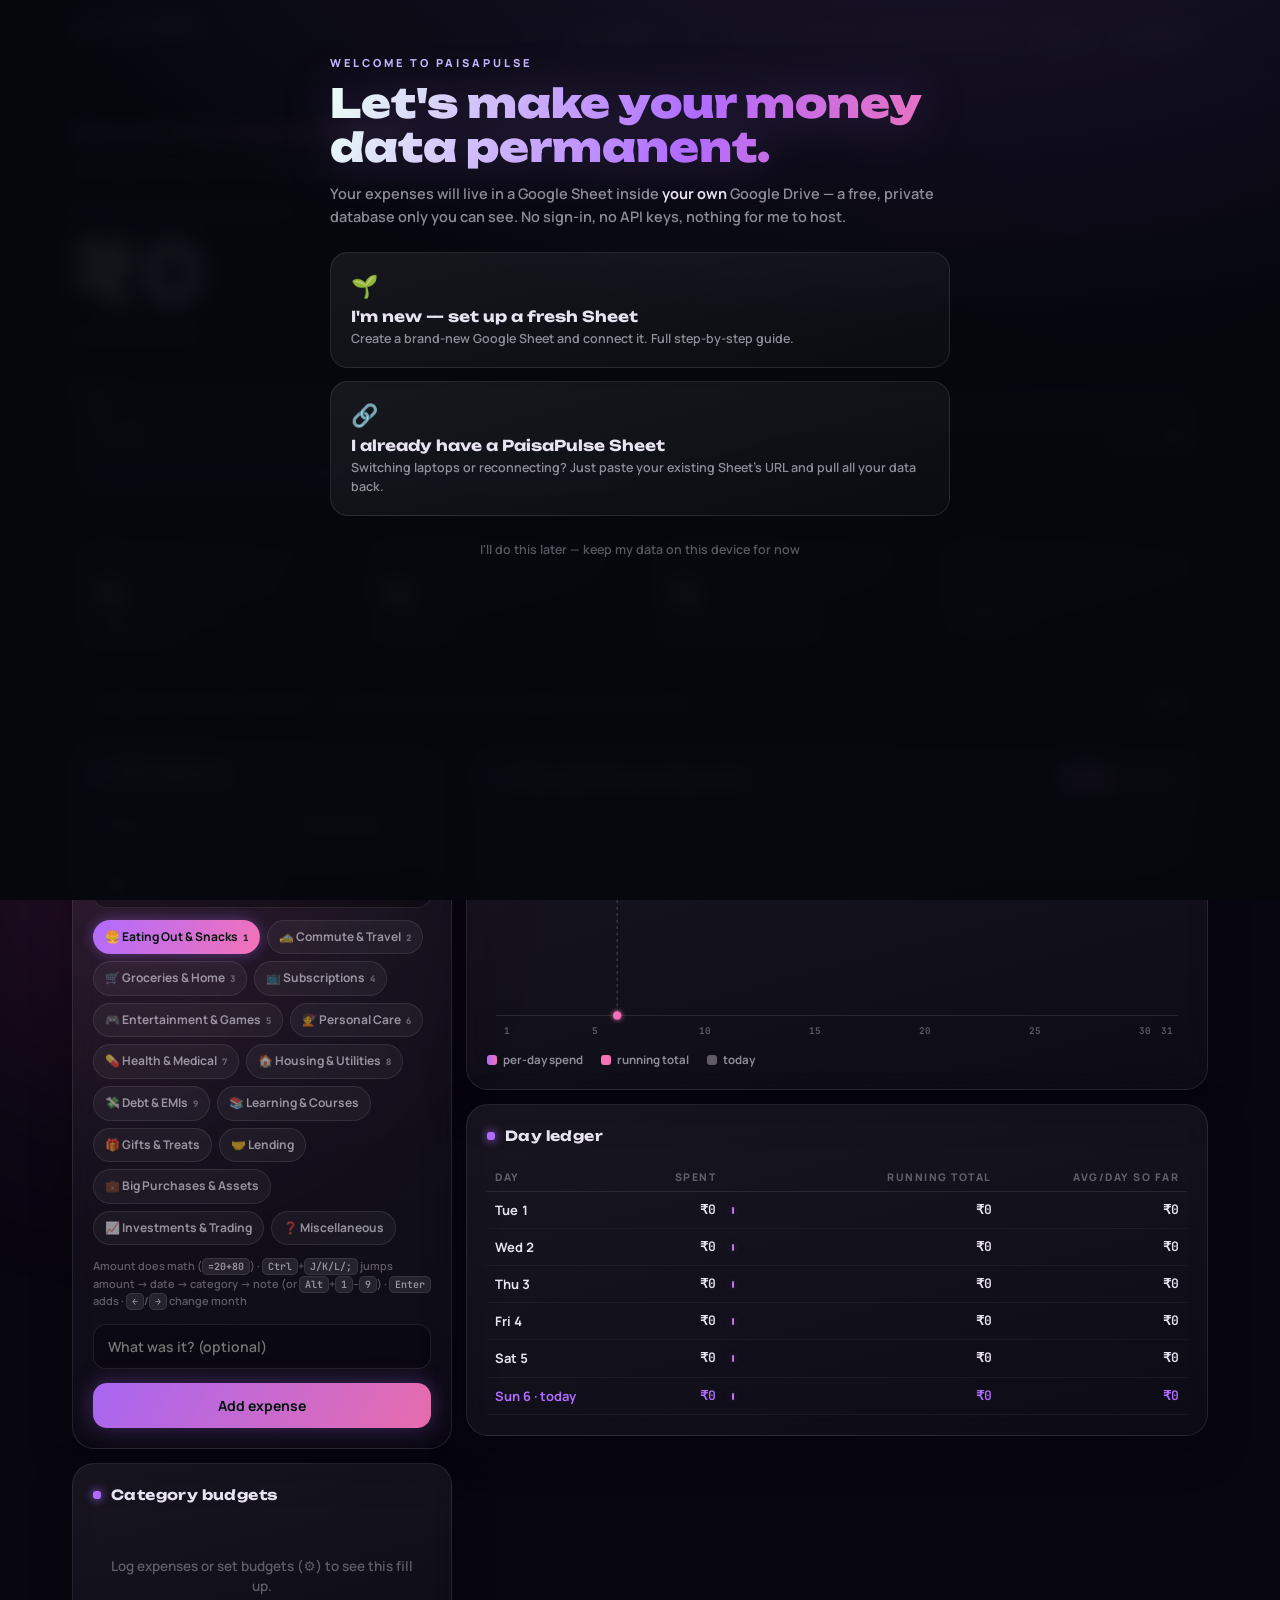
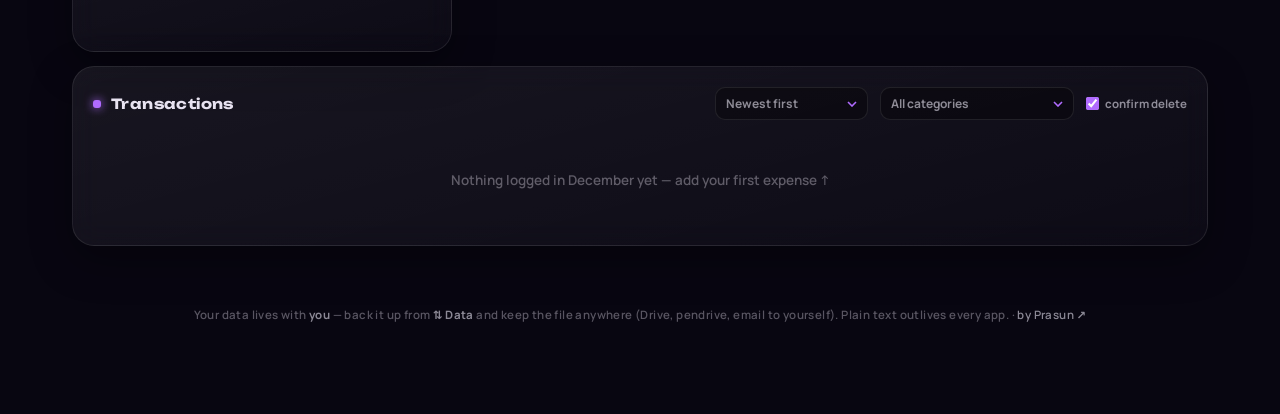
==== commit 5c20e6a0: "Add SVG logo to header, favicon, and footer attribution link - Replace plain-text brand with inline " ====
--- a/index.html
+++ b/index.html
@@ -7,6 +7,7 @@
 <link rel="preconnect" href="https://fonts.googleapis.com">
 <link rel="preconnect" href="https://fonts.gstatic.com" crossorigin>
 <link href="https://fonts.googleapis.com/css2?family=Unbounded:wght@500;700;900&family=Manrope:wght@400;500;600;700;800&family=JetBrains+Mono:wght@400;500;700;800&display=swap" rel="stylesheet">
+<link rel="icon" type="image/svg+xml" href="data:image/svg+xml,<svg xmlns='http://www.w3.org/2000/svg' viewBox='0 0 32 32'><defs><linearGradient id='g' x1='0' y1='0' x2='1' y2='1'><stop offset='0%25' stop-color='%23b06bff'/><stop offset='100%25' stop-color='%23f472b6'/></linearGradient></defs><rect width='32' height='32' rx='8' fill='%23080611'/><text x='16' y='23' text-anchor='middle' font-family='system-ui,sans-serif' font-weight='900' font-size='20' fill='url(%23g)'>₹</text></svg>">
 <style>
 :root{
   --void:#080611;
@@ -456,7 +457,22 @@
 
 <header>
   <div class="head-in">
-    <div class="brand">PaisaPulse<small>money, made visible</small></div>
+    <div class="brand">
+      <svg viewBox="0 0 178 36" width="178" height="36" xmlns="http://www.w3.org/2000/svg" aria-label="PaisaPulse — money, made visible">
+        <defs>
+          <linearGradient id="pp-brand-g" x1="0" y1="0" x2="1" y2="0">
+            <stop offset="0%"   stop-color="#b06bff"/>
+            <stop offset="55%"  stop-color="#f472b6"/>
+            <stop offset="100%" stop-color="#fcd34d"/>
+          </linearGradient>
+        </defs>
+        <rect x="0" y="2" width="28" height="28" rx="7" fill="rgba(176,107,255,.13)" stroke="rgba(176,107,255,.28)" stroke-width="1"/>
+        <text x="14" y="19" text-anchor="middle" font-family="system-ui,sans-serif" font-weight="900" font-size="14" fill="url(#pp-brand-g)">₹</text>
+        <polyline points="3,28 7,28 9,23 11,31 13,26 15.5,28 25,28" stroke="url(#pp-brand-g)" stroke-width="1.2" fill="none" stroke-linecap="round" stroke-linejoin="round" opacity=".72"/>
+        <text x="36" y="15" font-family="'Unbounded',system-ui,sans-serif" font-weight="900" font-size="12" fill="url(#pp-brand-g)">PaisaPulse</text>
+        <text x="36" y="29" font-family="'Manrope',system-ui,sans-serif" font-weight="700" font-size="8.5" fill="rgba(245,240,255,.42)" letter-spacing="2.2">MONEY · MADE VISIBLE</text>
+      </svg>
+    </div>
     <div class="month-nav">
       <button id="prevM" aria-label="Previous month">‹</button>
       <button id="monthLabel" class="month-label" aria-haspopup="true" title="Pick a month">—</button>
@@ -579,7 +595,7 @@
     <div id="txnList"></div>
   </section>
 
-  <footer>Your data lives with <b>you</b> — back it up from <b>⇅ Data</b> and keep the file anywhere (Drive, pendrive, email to yourself). Plain text outlives every app.</footer>
+  <footer>Your data lives with <b>you</b> — back it up from <b>⇅ Data</b> and keep the file anywhere (Drive, pendrive, email to yourself). Plain text outlives every app. · <a href="https://theprasunbanerjee.github.io/" target="_blank" rel="noopener" style="color:var(--ink-dim);text-decoration:none">by Prasun ↗</a></footer>
 </div>
 
 <!-- Data modal -->
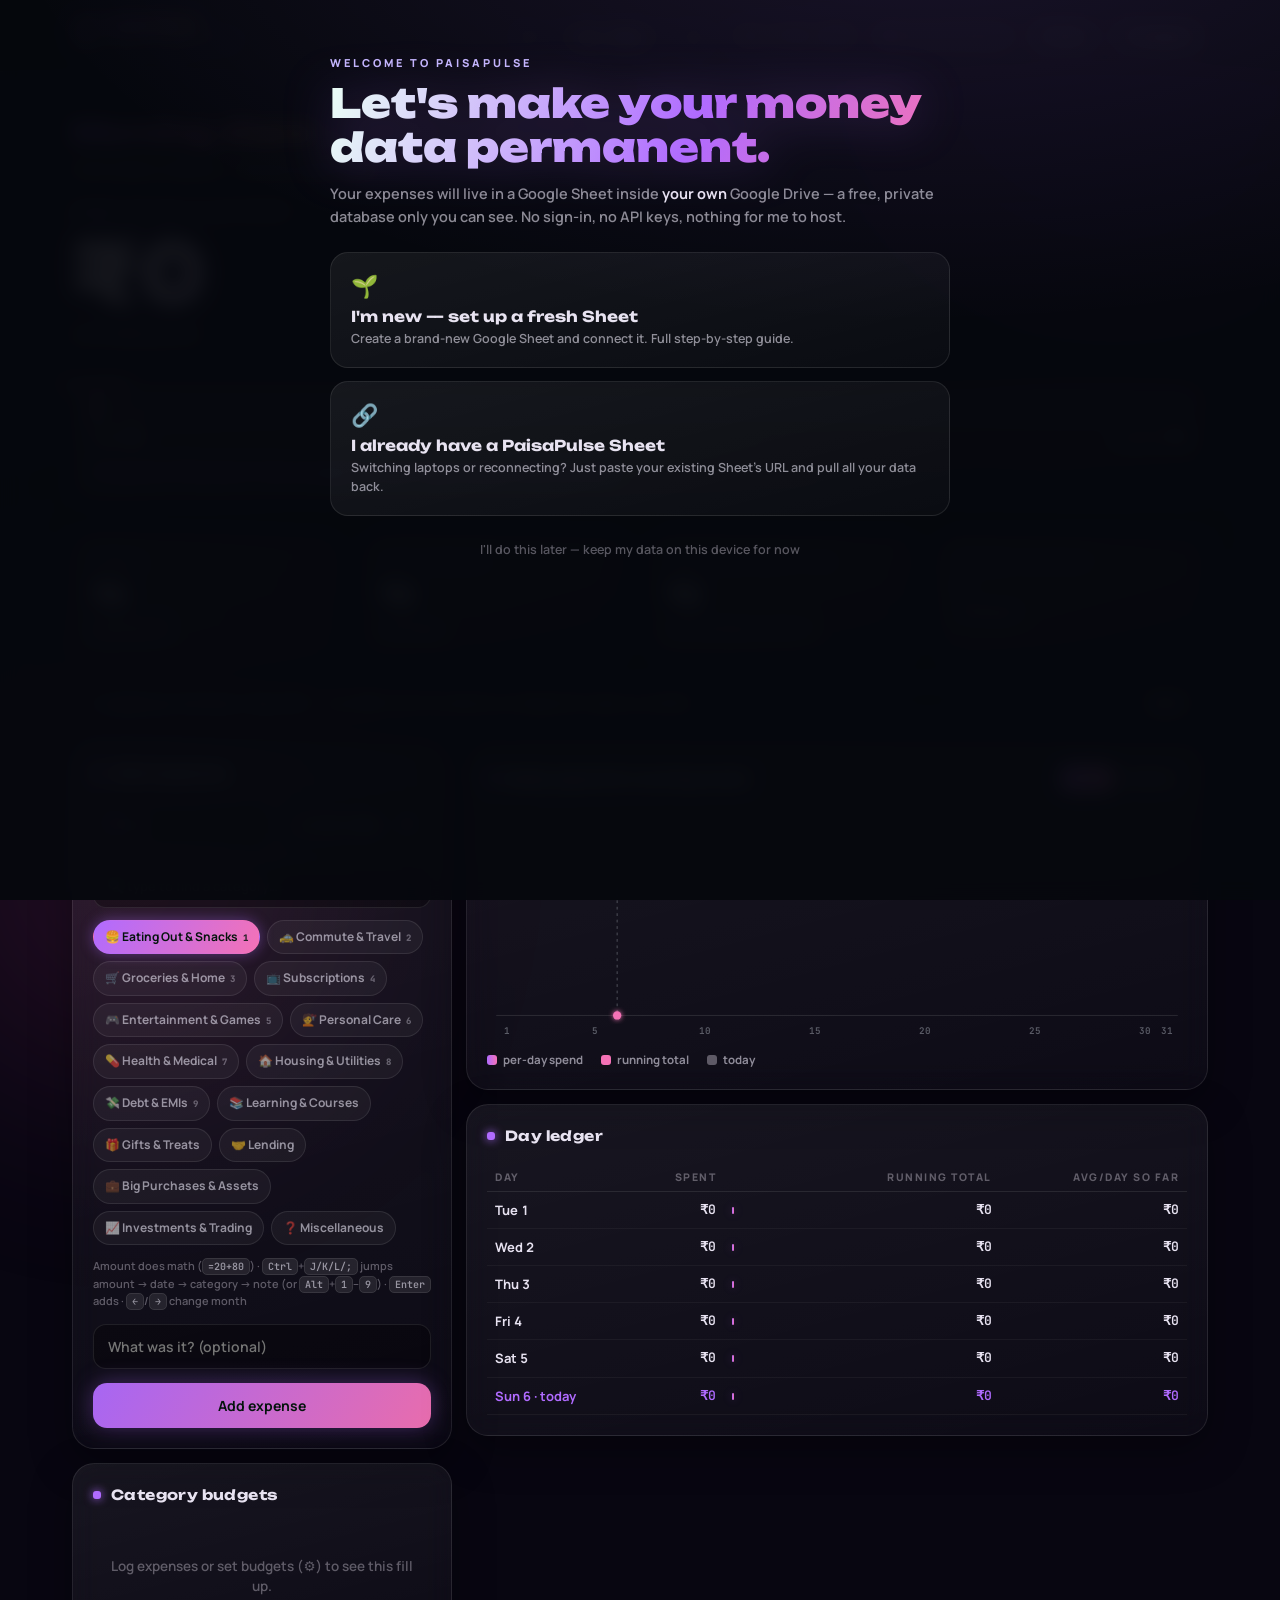
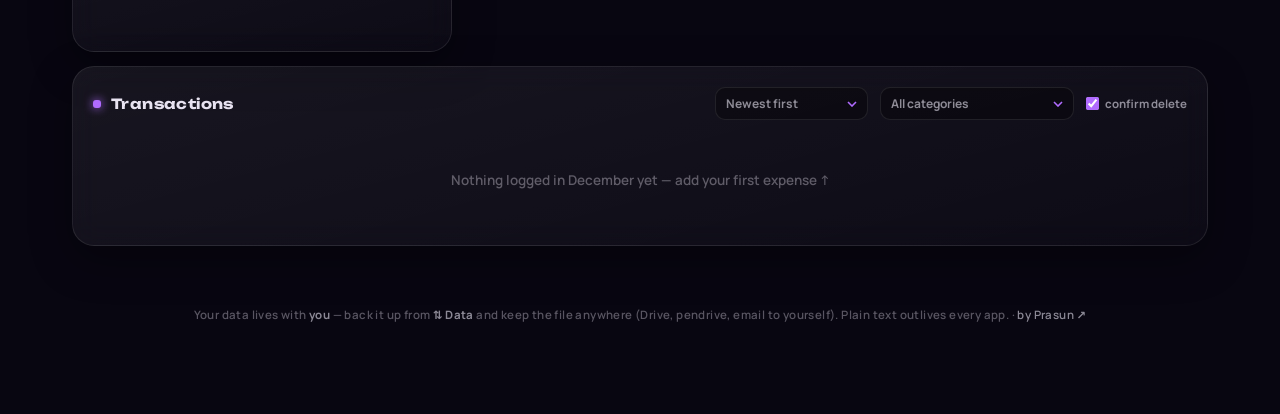
==== commit c3bf5713: "Add "Locate on Drive folder" button in Data modal When connected to Google Drive, the Apps Script no" ====
--- a/index.html
+++ b/index.html
@@ -604,6 +604,7 @@
   <div class="conn-card">
     <div class="conn-row"><span class="conn-dot off" id="connDot"></span><span id="connTxt">Not connected</span></div>
     <button id="btnChangeConn">Connect Google Drive</button>
+    <button id="btnLocateDrive" hidden style="flex-basis:100%;text-align:left;font-size:12px">📂 Locate this on Drive folder</button>
   </div>
   <div class="tabs">
     <button class="tab on" data-tab="import">Import</button>
@@ -901,7 +902,8 @@
 const KEY_META = "pp.meta.v1";
 const KEY_NAME = "pp.name.v1";
 const KEY_URL  = "pp.cloud.url.v1";
-const KEY_OUT  = "pp.outbox.v1";
+const KEY_OUT    = "pp.outbox.v1";
+const KEY_FOLDER = "pp.folder.url.v1";
 
 const URL_RE = /^https:\/\/script\.google\.com\/macros\/s\/[\w-]+\/exec/;
 
@@ -1145,11 +1147,12 @@
     this.app.sortExp();
     Store.set(KEY_EXP, JSON.stringify(this.app.expenses));
     Store.set(KEY_BUD, JSON.stringify(this.app.budgets));
+    if (j.folderUrl) try { localStorage.setItem(KEY_FOLDER, j.folderUrl); } catch(e) {}
   }
 
   async loadFromCloud() {
     this.setSync("loading");
-    try { this.applyData(await this.call(null)); this.setSync("saved"); return true; }
+    try { this.applyData(await this.call(null)); this.setSync("saved"); this.updateConnUI(); return true; }
     catch(e) { console.error("cloud load failed", e); this.setSync("error"); return false; }
   }
 
@@ -1206,10 +1209,15 @@
   }
 
   updateConnUI() {
-    const dot = $("connDot"), txt = $("connTxt"), btn = $("btnChangeConn");
+    const dot = $("connDot"), txt = $("connTxt"), btn = $("btnChangeConn"), loc = $("btnLocateDrive");
     if (dot) dot.className = "conn-dot" + (this.app.cloudUrl ? "" : " off");
     if (txt) txt.textContent = this.app.cloudUrl ? "Connected to your Google Sheet" : "Not connected — data is on this device only";
     if (btn) btn.textContent = this.app.cloudUrl ? "Change / disconnect Drive" : "Connect Google Drive";
+    if (loc) {
+      let folderUrl = null;
+      if (this.app.cloudUrl) try { folderUrl = localStorage.getItem(KEY_FOLDER); } catch(e) {}
+      loc.hidden = !folderUrl;
+    }
     this.setSync("saved");
   }
 
@@ -1234,6 +1242,9 @@
   /* ── event wiring ── */
 
   wire() {
+    $("btnLocateDrive").addEventListener("click", () => {
+      try { const url = localStorage.getItem(KEY_FOLDER); if (url) window.open(url, "_blank", "noopener"); } catch(e) {}
+    });
     $("btnChangeConn").addEventListener("click", () => {
       const was = !!this.app.cloudUrl;
       this.app.cloudUrl = null;
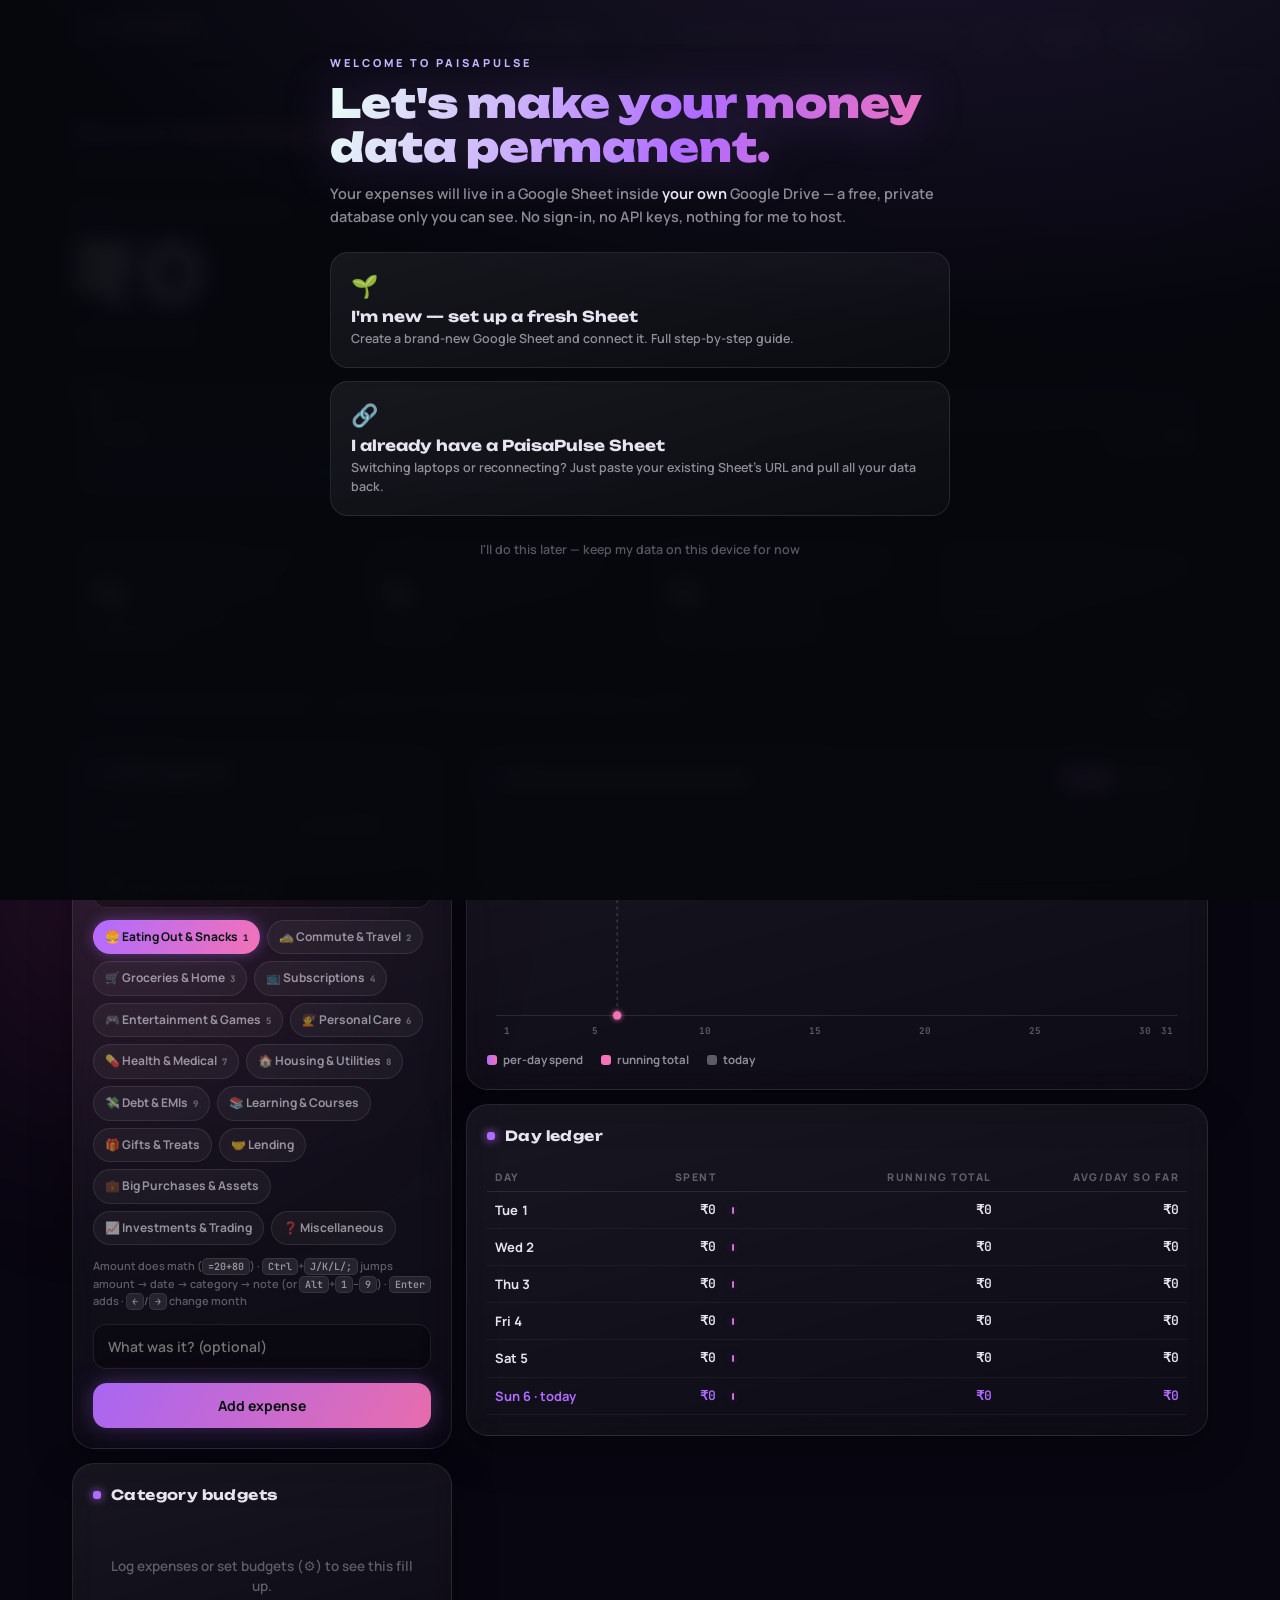
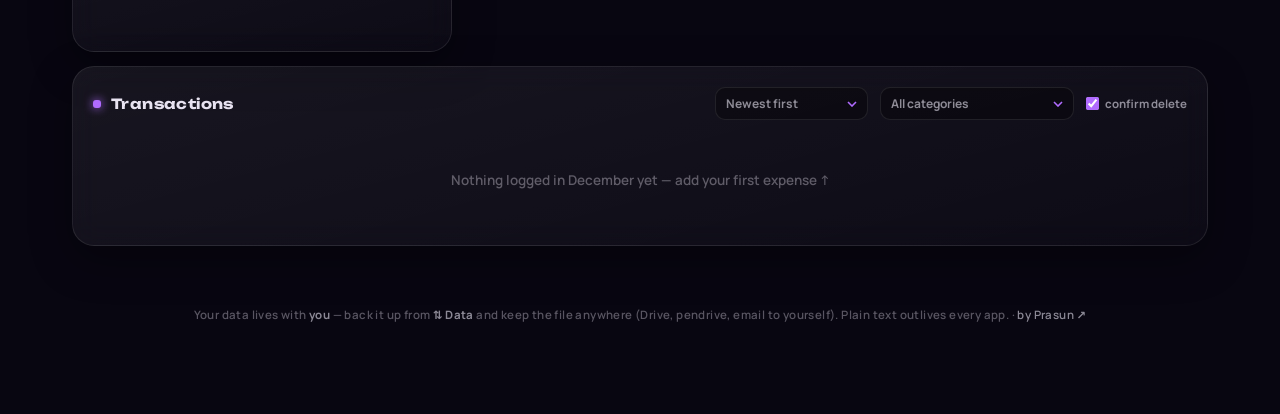
==== commit 6fd5d16d: "Add SaaS-style ambient sound effects throughout the app - New sounds.js with pure sine wave tones on" ====
--- a/index.html
+++ b/index.html
@@ -486,6 +486,7 @@
     <div class="head-actions">
       <span class="today-pill" id="todayPill" title="Today"></span>
       <span class="badge" id="saveBadge"><span class="dot"></span><span id="saveBadgeTxt">checking…</span></span>
+      <button id="btnSound" title="Toggle sound effects" aria-label="Toggle sound effects">🔊</button>
       <button id="btnData">⇅ Data</button>
       <button id="btnSettings">⚙ Budgets</button>
     </div>
@@ -862,6 +863,130 @@
 <script>
 "use strict";
 
+/* ── sounds.js ── */
+/* ── sounds.js — SaaS-style UI sound effects (pure sine, musical note frequencies) ── */
+
+const Sounds = (() => {
+  const SFX_KEY = "pp.sounds.v1";
+  let ctx = null;
+  let _on = true;
+  try { _on = localStorage.getItem(SFX_KEY) !== "off"; } catch(e) {}
+
+  function ac() {
+    if (!ctx) ctx = new (window.AudioContext || window.webkitAudioContext)();
+    if (ctx.state === "suspended") ctx.resume();
+    return ctx;
+  }
+
+  /* All tones use sine wave — cleanest, most professional */
+  function note({ freq = 440, freq2, vol = 0.08, attack = 0.006, decay = 0.12, delay = 0 }) {
+    if (!_on) return;
+    try {
+      const c = ac(), t = c.currentTime + delay;
+      const osc = c.createOscillator(), g = c.createGain();
+      osc.connect(g); g.connect(c.destination);
+      osc.type = "sine";
+      osc.frequency.setValueAtTime(freq, t);
+      if (freq2) osc.frequency.exponentialRampToValueAtTime(freq2, t + attack + decay);
+      g.gain.setValueAtTime(0.001, t);
+      g.gain.linearRampToValueAtTime(vol, t + attack);
+      g.gain.exponentialRampToValueAtTime(0.001, t + attack + decay);
+      osc.start(t);
+      osc.stop(t + attack + decay + 0.04);
+    } catch(e) {}
+  }
+
+  function throttle(fn, ms) {
+    let last = 0;
+    return (...args) => { const now = Date.now(); if (now - last >= ms) { last = now; fn(...args); } };
+  }
+
+  return {
+    get on() { return _on; },
+
+    toggle() {
+      _on = !_on;
+      try { localStorage.setItem(SFX_KEY, _on ? "on" : "off"); } catch(e) {}
+      // Confirmation ping on unmute
+      if (_on) note({ freq: 659, vol: 0.07, attack: 0.005, decay: 0.14 });
+      return _on;
+    },
+
+    // Task completed — F5 then A5 (ascending major 3rd)
+    add() {
+      note({ freq: 698, vol: 0.07, attack: 0.005, decay: 0.13 });
+      note({ freq: 880, vol: 0.06, attack: 0.005, decay: 0.15, delay: 0.09 });
+    },
+
+    // Dismiss — C5 falling to G4
+    delete() {
+      note({ freq: 523, freq2: 392, vol: 0.06, attack: 0.003, decay: 0.13 });
+    },
+
+    // Navigate back — soft A4
+    navPrev() {
+      note({ freq: 440, vol: 0.05, attack: 0.004, decay: 0.09 });
+    },
+
+    // Navigate forward — soft C5, one step up
+    navNext() {
+      note({ freq: 523, vol: 0.05, attack: 0.004, decay: 0.09 });
+    },
+
+    // Cloud connected — E5 then A5 (clean ascending 4th)
+    success() {
+      note({ freq: 659, vol: 0.07, attack: 0.006, decay: 0.18 });
+      note({ freq: 880, vol: 0.07, attack: 0.006, decay: 0.22, delay: 0.15 });
+    },
+
+    // Modal appear — quick soft C5 pop
+    open() {
+      note({ freq: 523, vol: 0.05, attack: 0.003, decay: 0.09 });
+    },
+
+    // Category select — Eb5, bright but clean
+    chip() {
+      note({ freq: 622, vol: 0.055, attack: 0.004, decay: 0.10 });
+    },
+
+    // Tab switch — B4, softer than chip
+    tab() {
+      note({ freq: 494, vol: 0.045, attack: 0.003, decay: 0.08 });
+    },
+
+    wireGlobal() {
+      // Generic click — D5, very subtle background texture
+      document.addEventListener("click", e => {
+        if (!e.target.closest("button, select, [role=button]")) return;
+        note({ freq: 587, vol: 0.022, attack: 0.002, decay: 0.045 });
+      });
+
+      // Hover — A4 for buttons, G3 for cards, per-element cooldown
+      const _hc = new WeakMap();
+      document.addEventListener("mouseover", e => {
+        if (!_on) return;
+        const btn = e.target.closest("button, .chip, [role=button], select, .seg-btn");
+        if (btn) {
+          const now = Date.now();
+          if ((now - (_hc.get(btn) || 0)) < 400) return;
+          _hc.set(btn, now);
+          note({ freq: 440, vol: 0.018, attack: 0.005, decay: 0.07 });
+        } else {
+          const card = e.target.closest(".card");
+          if (card) {
+            const now = Date.now();
+            if ((now - (_hc.get(card) || 0)) < 900) return;
+            _hc.set(card, now);
+            note({ freq: 196, vol: 0.012, attack: 0.012, decay: 0.14 });
+          }
+        }
+      });
+
+    }
+  };
+})();
+
+
 /* ── config.js ── */
 /* ── config.js — constants, pure helpers, shared DOM accessor ── */
 
@@ -1714,7 +1839,7 @@
     /* Category chip click / keyboard */
     $("catChips").addEventListener("click", e => {
       const t = e.target.closest(".chip"); if (!t) return;
-      this.app.selCat = t.dataset.cat; this.renderChips();
+      this.app.selCat = t.dataset.cat; Sounds.chip(); this.renderChips();
     });
     $("catChips").addEventListener("keydown", e => {
       if (e.key === "Enter" || e.key === " ") {
@@ -1883,7 +2008,7 @@
         if (idx < CATS.length) {
           e.preventDefault();
           this.app.selCat = CATS[idx].k;
-          this.app.renderer.renderChips();
+          Sounds.chip(); this.app.renderer.renderChips();
           const a = $("amt");
           if (document.activeElement !== a && !isTyping(document.activeElement)) a.focus();
         }
@@ -2030,7 +2155,7 @@
     v.className = "ob-verify ok"; v.textContent = "✓ Connected! Syncing your Sheet…";
     await this.app.cloud.firstSync();
     this._dismissSeedBanner();
-    this.closeOnboard(); this.app.cloud.updateConnUI(); this.toast("Google Drive connected ✓");
+    this.closeOnboard(); this.app.cloud.updateConnUI(); this.toast("Google Drive connected ✓"); Sounds.success();
   }
 
   /* ── settings modal ── */
@@ -2111,8 +2236,8 @@
     $("confirmDel").addEventListener("change", () => { a.meta.confirmDelete = $("confirmDel").checked; a.persist(); });
 
     /* month nav */
-    $("prevM").addEventListener("click", () => { a.view.m--; if (a.view.m < 0) { a.view.m = 11; a.view.y--; } a.render(); });
-    $("nextM").addEventListener("click", () => { a.view.m++; if (a.view.m > 11) { a.view.m = 0; a.view.y++; } a.render(); });
+    $("prevM").addEventListener("click", () => { a.view.m--; if (a.view.m < 0) { a.view.m = 11; a.view.y--; } Sounds.navPrev(); a.render(); });
+    $("nextM").addEventListener("click", () => { a.view.m++; if (a.view.m > 11) { a.view.m = 0; a.view.y++; } Sounds.navNext(); a.render(); });
 
     /* month picker */
     $("monthLabel").addEventListener("click", e => { e.stopPropagation(); $("monthPicker").hidden ? this.openMonthPicker() : this.closeMonthPicker(); });
@@ -2130,8 +2255,15 @@
     $("txnSort").addEventListener("change",   () => { a.txnSort = $("txnSort").value;  a.render(); });
 
     /* modals: open */
-    $("btnData").addEventListener("click",     () => $("dataModal").showModal());
-    $("btnSettings").addEventListener("click", () => { this.fillSettings(); $("settingsModal").showModal(); });
+    $("btnData").addEventListener("click",     () => { Sounds.open(); $("dataModal").showModal(); });
+    $("btnSettings").addEventListener("click", () => { Sounds.open(); this.fillSettings(); $("settingsModal").showModal(); });
+
+    /* sound toggle */
+    const sndBtn = $("btnSound");
+    if (sndBtn) {
+      sndBtn.textContent = Sounds.on ? "🔊" : "🔇";
+      sndBtn.addEventListener("click", () => { sndBtn.textContent = Sounds.toggle() ? "🔊" : "🔇"; });
+    }
     document.querySelectorAll("[data-close]").forEach(b => b.addEventListener("click", () => b.closest("dialog").close()));
 
     /* tabs inside data modal */
@@ -2139,6 +2271,7 @@
       document.querySelectorAll(".tab").forEach(x => x.classList.toggle("on", x === t));
       $("tab-import").hidden = t.dataset.tab !== "import";
       $("tab-export").hidden = t.dataset.tab !== "export";
+      Sounds.tab();
     }));
 
     /* import */
@@ -2300,6 +2433,7 @@
     const parts = d.split("-"); this.view = {y:+parts[0], m:+parts[1]-1};
     $("amt").value = ""; $("note").value = "";
     this.render();
+    Sounds.add();
     this.ui.toast("Added " + fmt(a) + (this.cloudUrl ? " · saving…" : " ✓"));
     this.cloud.sync({op:"add", expense:exp});
   }
@@ -2307,6 +2441,7 @@
   deleteTxn(id) {
     const i = this.expenses.findIndex(x => x.id === id); if (i < 0) return;
     this.lastDeleted = this.expenses.splice(i, 1)[0];
+    Sounds.delete();
     this.persist(); this.render();
     this.cloud.sync({op:"delete", id:this.lastDeleted.id});
     this.ui.toast("Deleted " + fmt(this.lastDeleted.amount), "Undo", () => {
@@ -2368,6 +2503,7 @@
     /* Visual effects (non-essential, last) */
     initCursorFx();
     initEntranceAnims();
+    Sounds.wireGlobal();
   }
 }
 
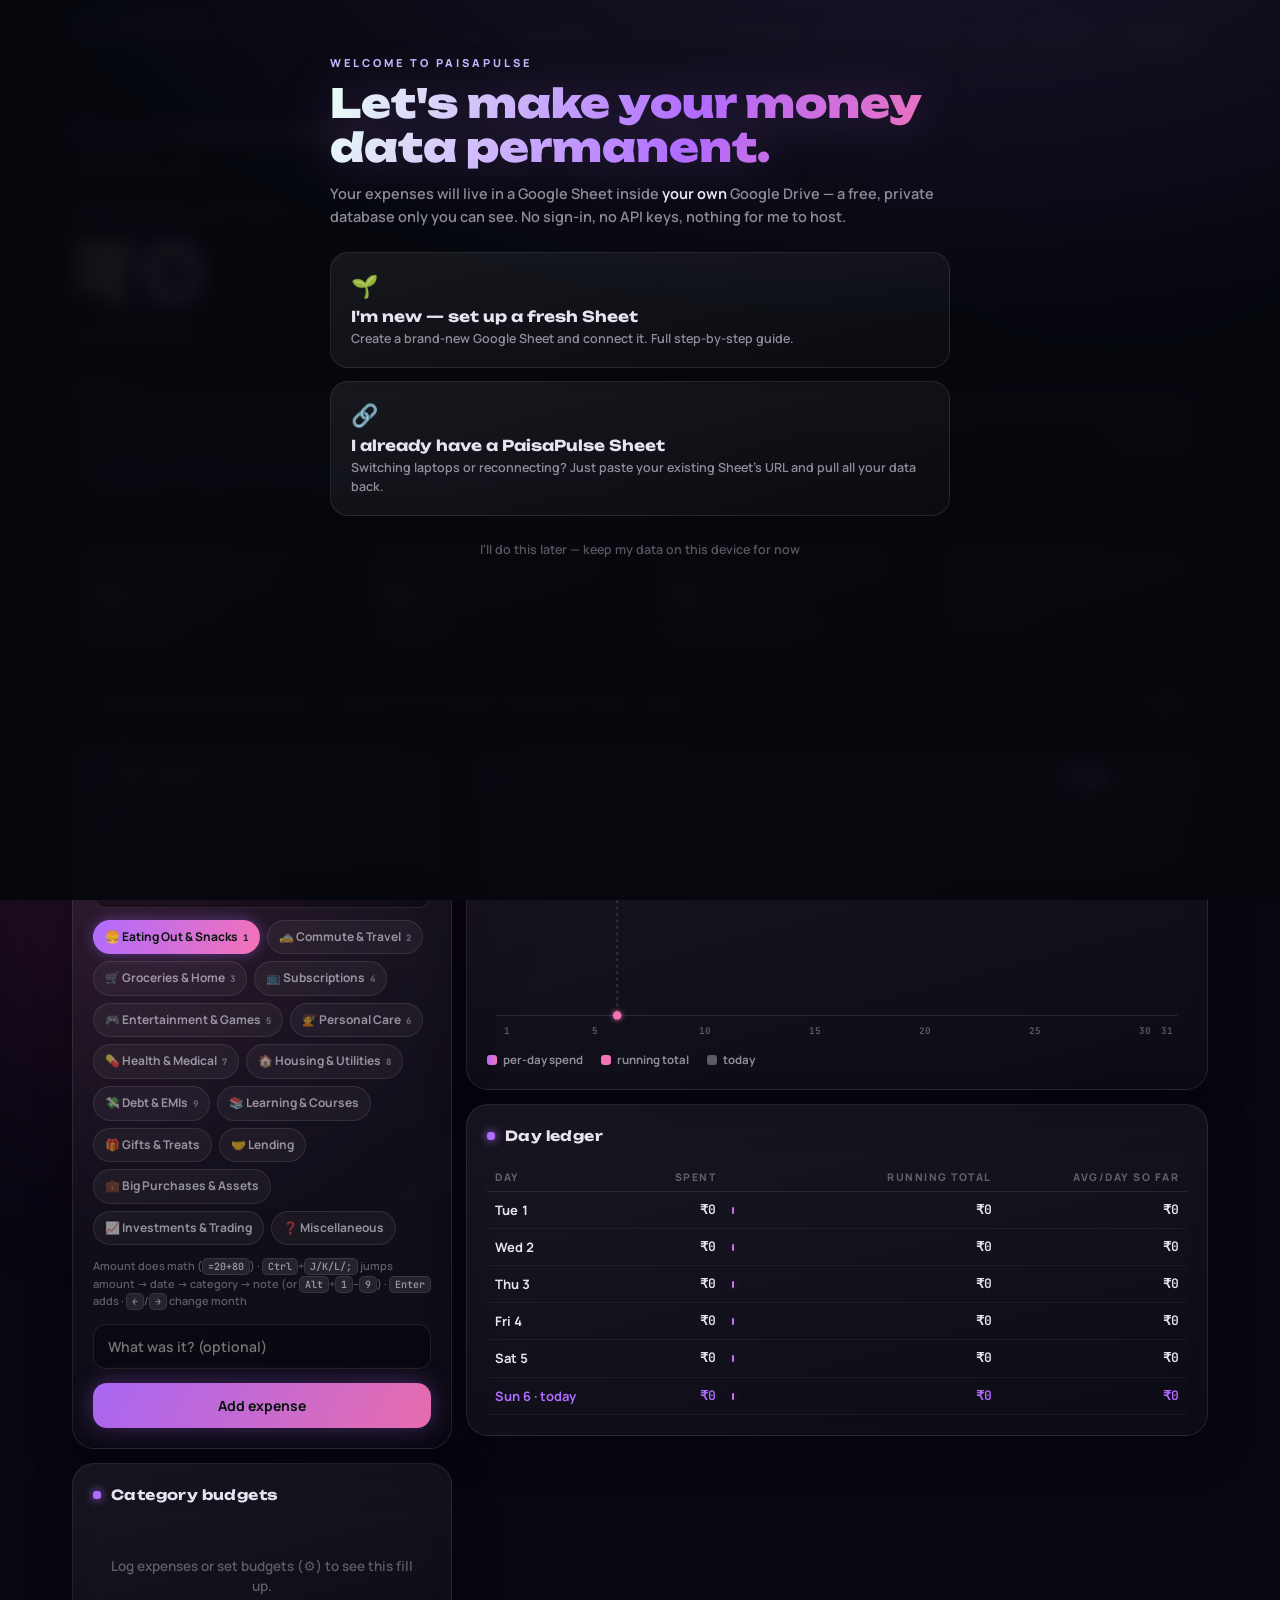
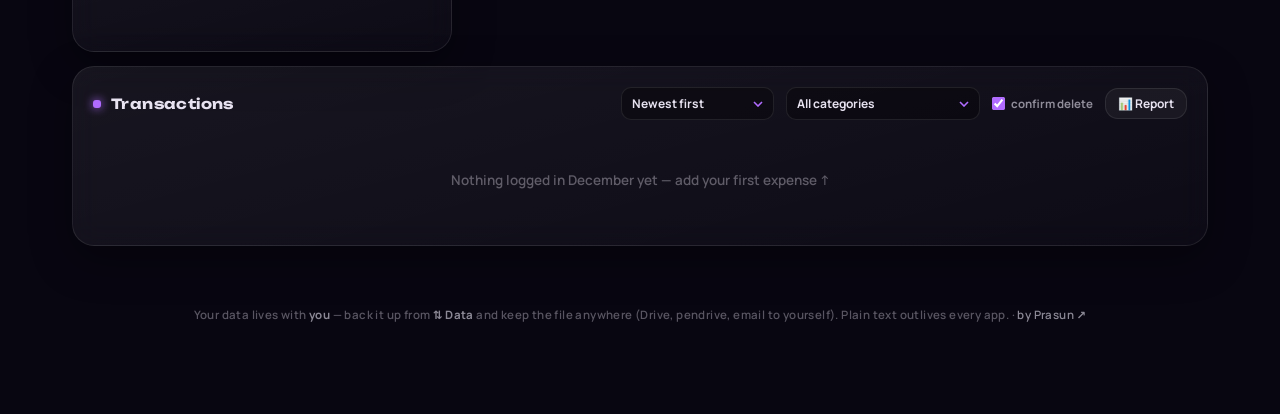
==== commit 3f8c9fb7: "Add edit transactions, fix dropdowns, add monthly print report - Edit (✎) button on every transactio" ====
--- a/index.html
+++ b/index.html
@@ -377,8 +377,9 @@
 .txn-head{justify-content:space-between;flex-wrap:wrap;gap:10px}
 .h2-title{display:inline-flex;align-items:center;gap:10px}
 .txn-tools{display:inline-flex;align-items:center;gap:12px;font-family:var(--body)}
-.mini-select{width:auto;padding:7px 10px;font-size:12px;font-weight:700;border-radius:10px;color:var(--ink-dim);
+.mini-select{width:auto;padding:7px 10px;font-size:12px;font-weight:700;border-radius:10px;color:var(--ink);
   background:rgba(0,0,0,.32) url("data:image/svg+xml,%3Csvg xmlns='http://www.w3.org/2000/svg' width='10' height='6' fill='none' stroke='%23b06bff' stroke-width='1.6'%3E%3Cpath d='M1 1l4 4 4-4'/%3E%3C/svg%3E") no-repeat right 10px center;-webkit-appearance:none;appearance:none;padding-right:26px}
+select option{background:#0d0a1a;color:rgba(245,240,255,.94)}
 .chk{display:inline-flex;align-items:center;gap:6px;font-size:11.5px;font-weight:700;color:var(--ink-dim);cursor:pointer;text-transform:none;letter-spacing:0}
 .chk input{width:auto;accent-color:var(--pulse);cursor:pointer}
 /* delete confirm state on a txn row */
@@ -450,6 +451,14 @@
   .txn-tools{width:100%;justify-content:space-between}
 }
 
+/* ---------- EDIT BUTTON (transaction rows) ---------- */
+.txn .edit-btn{opacity:0;flex:none;width:28px;height:28px;border-radius:9px;padding:0;font-size:13px;
+  line-height:1;color:var(--pulse);border-color:transparent;background:transparent}
+.txn:hover .edit-btn{opacity:.7}
+.txn .edit-btn:hover{opacity:1!important;background:rgba(176,107,255,.12)}
+#editCatChips .chip .k{display:none}
+#editCatChips{max-height:200px;overflow-y:auto}
+
 </style>
 </head>
 <body class="pace-ok">
@@ -591,6 +600,7 @@
         </select>
         <select id="txnFilter" class="mini-select" title="Filter by category"></select>
         <label class="chk"><input type="checkbox" id="confirmDel"> confirm delete</label>
+        <button id="btnReport" style="padding:6px 12px;font-size:12px" title="Print monthly report">📊 Report</button>
       </span>
     </h2>
     <div id="txnList"></div>
@@ -650,6 +660,21 @@
 
 <div id="toast"><span id="toastMsg"></span><button id="toastAct" hidden>Undo</button></div>
 
+<!-- Edit transaction modal -->
+<dialog id="editModal">
+  <div class="m-head"><h3>Edit transaction</h3><button class="btn-ghost" data-close>✕</button></div>
+  <div class="amt-row">
+    <div class="amt-in"><span>₹</span><input id="editAmt" inputmode="text" placeholder="0" autocomplete="off"></div>
+    <input type="date" id="editDate">
+  </div>
+  <div class="chips" id="editCatChips" style="margin-top:14px"></div>
+  <input id="editNote" class="field-gap" placeholder="What was it? (optional)" autocomplete="off" style="margin-top:10px">
+  <div class="m-row" style="margin-top:16px">
+    <button class="btn-glow" id="btnSaveEdit">Save changes</button>
+    <button data-close>Cancel</button>
+  </div>
+</dialog>
+
 <!-- Onboarding overlay -->
 <div id="onboard" class="onboard" hidden>
   <div class="ob-box">
@@ -1794,7 +1819,8 @@
       const c = catByKey(e.cat);
       return '<div class="txn" data-date="' + e.date + '"><span class="e">' + c.e + '</span><span class="t"><span class="n">' +
         esc(e.note||c.n) + '</span><span class="c">' + c.n + '</span></span><span class="a">' + fmt(e.amount) +
-        '</span><button class="x" data-del="' + e.id + '" aria-label="Delete">✕</button></div>';
+        '</span><button class="edit-btn" data-edit="' + e.id + '" aria-label="Edit">✎</button>' +
+      '<button class="x" data-del="' + e.id + '" aria-label="Delete">✕</button></div>';
     };
 
     let html = "";
@@ -1835,7 +1861,21 @@
     ).join("");
   }
 
+  renderEditChips() {
+    const el = $("editCatChips"); if (!el) return;
+    el.innerHTML = CATS.map(c =>
+      '<span class="chip' + (c.k === this.app.editSelCat ? " on" : "") + '" data-ecat="' + c.k + '" role="button" tabindex="0">' +
+      c.e + " " + c.n + '</span>'
+    ).join("");
+  }
+
   wire() {
+    /* Edit category chip click */
+    $("editCatChips").addEventListener("click", e => {
+      const t = e.target.closest("[data-ecat]"); if (!t) return;
+      this.app.editSelCat = t.dataset.ecat; Sounds.chip(); this.renderEditChips();
+    });
+
     /* Category chip click / keyboard */
     $("catChips").addEventListener("click", e => {
       const t = e.target.closest(".chip"); if (!t) return;
@@ -1895,6 +1935,7 @@
     });
     $("txnList").addEventListener("click", e => {
       if (e.target.closest("[data-del]")) return;
+      if (e.target.closest("[data-edit]")) return;
       const t = e.target.closest(".txn[data-date]"); if (!t) return;
       this._glowLedgerDay(+t.dataset.date.slice(8, 10));
     });
@@ -2210,6 +2251,168 @@
     Store.set(KEY_META, JSON.stringify(this.app.meta));
   }
 
+  /* ── monthly report ── */
+
+  printReport() {
+    const a = this.app;
+    const D = a.renderer.monthData(a.view.y, a.view.m);
+    if (!D.list.length) { this.toast("No expenses in " + MONTHS[a.view.m] + " to report"); return; }
+    const Pm = a.view.m === 0 ? 11 : a.view.m - 1;
+    const Py = a.view.m === 0 ? a.view.y - 1 : a.view.y;
+    const P  = a.renderer.monthData(Py, Pm);
+    const month = MONTHS[a.view.m] + " " + a.view.y;
+    const B = a.budgets.overall;
+    const diff = P.spent > 0 ? D.spent - P.spent : null;
+    const txnCount = D.list.length;
+    const avgTxn   = txnCount > 0 ? D.spent / txnCount : 0;
+    const perDay   = D.perDay.slice(1);
+    const daysWithSpend = perDay.filter(v => v > 0).length;
+    const maxDaySpend   = Math.max(...perDay);
+    const maxDayIdx     = D.perDay.indexOf(maxDaySpend, 1);
+    const maxDayStr     = maxDayIdx > 0 ? new Date(D.y, D.m, maxDayIdx).toLocaleDateString("en-IN", {weekday:"short", day:"numeric", month:"short"}) : null;
+
+    const catRows = CATS
+      .map(c => ({c, sp: D.byCat[c.k] || 0, b: a.budgets.cats[c.k] || null}))
+      .filter(r => r.sp > 0).sort((x, y) => y.sp - x.sp);
+    const maxSp = catRows.length ? catRows[0].sp : 1;
+
+    const catHTML = catRows.map(({c, sp, b}) => {
+      const pct = Math.round(sp / D.spent * 100);
+      const cls = b ? (sp > b ? "over" : sp > b * 0.8 ? "warn" : "") : "";
+      return `<div class="rcat">
+        <div class="rcat-top"><span class="re">${c.e}</span><span class="rcat-name">${c.n}</span>
+        <span class="rcat-pct">${pct}%</span>
+        <span class="rcat-amt">${fmt(sp)}${b ? '<span class="rbud"> / ' + fmt(b) + '</span>' : ''}</span></div>
+        <div class="rbar-wrap"><div class="rbar ${cls}" style="width:${Math.round(sp/maxSp*100)}%"></div></div>
+      </div>`;
+    }).join("");
+
+    const byDate = {};
+    for (const e of [...D.list].sort((x,y) => x.date < y.date ? 1 : -1))
+      (byDate[e.date] = byDate[e.date] || []).push(e);
+    const txnHTML = Object.entries(byDate).map(([dt, items]) => {
+      const total = items.reduce((s, e) => s + e.amount, 0);
+      const d = new Date(dt + "T00:00:00");
+      return `<div class="rday"><div class="rday-h"><span>${d.toLocaleDateString("en-IN",{weekday:"short",day:"numeric",month:"short"})}</span><b>${fmt(total)}</b></div>` +
+        items.map(e => { const c = catByKey(e.cat); return `<div class="rtxn"><span class="re">${c.e}</span><span class="rtxn-n">${esc(e.note||c.n)}</span><span class="rtxn-c">${c.n}</span><span class="rtxn-a">${fmt(e.amount)}</span></div>`; }).join("") +
+        `</div>`;
+    }).join("");
+
+    const ins = [];
+    if (maxDayStr && maxDaySpend > 0) ins.push({l:"Biggest Day", v: maxDayStr + " · " + fmt(maxDaySpend), cls:""});
+    ins.push({l:"Active Days", v: daysWithSpend + " of " + D.elapsed + " days", cls:""});
+    ins.push({l:"Avg per Transaction", v: fmt(avgTxn), cls:""});
+    if (catRows[0]) ins.push({l:"Top Category", v: catRows[0].c.e + " " + catRows[0].c.n + " · " + Math.round(catRows[0].sp/D.spent*100) + "%", cls:""});
+    if (diff !== null) ins.push({l:"vs " + MONTHS[Pm].slice(0,3), v:(diff<=0?"▼ Saved ":"▲ Spent ")+fmt(Math.abs(diff))+(diff>0?" more":""), cls:diff<=0?"good":"bad"});
+    if (D.isCur) ins.push({l:"Month-End Projection", v: fmt(D.proj), cls:""});
+    if (B) ins.push({l:"Budget Used", v: Math.round(D.spent/B*100)+"% of "+fmt(B), cls: D.spent>B?"bad":""});
+    const insHTML = ins.map(i => `<div class="ri"><div class="ri-l">${i.l}</div><div class="ri-v ${i.cls}">${i.v}</div></div>`).join("");
+
+    const kpis = [
+      {l:"Total Spent", v:fmt(D.spent), sub: diff!==null?(diff<=0?"▼ ":"▲ ")+fmt(Math.abs(diff))+" vs "+MONTHS[Pm].slice(0,3):"", cls:diff!==null?(diff<=0?"good":"bad"):""},
+      {l:"Transactions", v:String(txnCount), sub:"avg "+fmt(avgTxn)+" each", cls:""},
+      {l:"Daily Average", v:fmt(D.avg), sub:"over "+D.elapsed+" days", cls:""},
+      ...(B?[{l:"vs Budget", v:fmt(Math.abs(B-D.spent)), sub:D.spent>B?"⛔ Over budget":"✓ Under budget", cls:D.spent>B?"bad":"good"}]:[])
+    ];
+    const kpiHTML = kpis.map(k=>`<div class="rkpi"><div class="rkpi-l">${k.l}</div><div class="rkpi-v">${k.v}</div><div class="rkpi-sub ${k.cls}">${k.sub}</div></div>`).join("");
+    const genDate = new Date().toLocaleDateString("en-IN",{day:"numeric",month:"long",year:"numeric"});
+
+    const html = `<!DOCTYPE html><html lang="en"><head><meta charset="UTF-8">
+<meta name="viewport" content="width=device-width,initial-scale=1">
+<title>PaisaPulse — ${month} Report</title>
+<link rel="preconnect" href="https://fonts.googleapis.com">
+<link href="https://fonts.googleapis.com/css2?family=Unbounded:wght@700;900&family=Manrope:wght@600;700;800&family=JetBrains+Mono:wght@500;700&display=swap" rel="stylesheet">
+<style>
+*{box-sizing:border-box;margin:0;padding:0}
+body{background:#080611;color:rgba(245,240,255,.94);font-family:'Manrope',system-ui,sans-serif;font-size:14px;line-height:1.6}
+.report{max-width:860px;margin:0 auto;padding:44px 28px 100px}
+.r-hd{display:flex;align-items:flex-start;justify-content:space-between;margin-bottom:36px;padding-bottom:24px;border-bottom:1px solid rgba(255,255,255,.09)}
+.r-brand{display:flex;align-items:center;gap:14px}
+.r-logo{width:44px;height:44px;border-radius:12px;background:rgba(176,107,255,.15);border:1px solid rgba(176,107,255,.28);display:flex;align-items:center;justify-content:center;font-size:22px}
+.r-bname{font-family:'Unbounded',sans-serif;font-weight:900;font-size:17px;background:linear-gradient(100deg,#b06bff,#f472b6 60%,#fcd34d);-webkit-background-clip:text;background-clip:text;color:transparent}
+.r-bsub{font-size:10px;font-weight:700;letter-spacing:2px;text-transform:uppercase;color:rgba(245,240,255,.36);margin-top:2px}
+.r-right{text-align:right}
+.r-month{font-family:'Unbounded',sans-serif;font-weight:700;font-size:19px}
+.r-gen{font-size:11px;color:rgba(245,240,255,.32);margin-top:4px}
+.rkpis{display:grid;grid-template-columns:repeat(auto-fit,minmax(155px,1fr));gap:12px;margin-bottom:34px}
+.rkpi{background:linear-gradient(165deg,rgba(255,255,255,.065),rgba(255,255,255,.022));border:1px solid rgba(255,255,255,.09);border-radius:16px;padding:16px}
+.rkpi-l{font-size:10px;font-weight:800;letter-spacing:2px;text-transform:uppercase;color:rgba(245,240,255,.36);margin-bottom:5px}
+.rkpi-v{font-family:'JetBrains Mono',monospace;font-weight:700;font-size:22px}
+.rkpi-sub{font-size:11.5px;font-weight:600;color:rgba(245,240,255,.44);margin-top:3px}
+.rkpi-sub.good{color:#b06bff}.rkpi-sub.bad{color:#fb6f92}
+h2{font-family:'Unbounded',sans-serif;font-weight:700;font-size:11px;letter-spacing:2px;text-transform:uppercase;color:rgba(245,240,255,.38);margin-bottom:16px;padding-bottom:8px;border-bottom:1px solid rgba(255,255,255,.07)}
+.rsec{margin-bottom:36px}
+.rcat{margin-bottom:14px}
+.rcat-top{display:flex;align-items:center;gap:10px;margin-bottom:6px}
+.re{flex:none;font-size:15px}
+.rcat-name{flex:1;font-weight:700;font-size:13px}
+.rcat-pct{font-family:'JetBrains Mono',monospace;font-size:11px;font-weight:700;color:rgba(245,240,255,.44);min-width:36px;text-align:right}
+.rcat-amt{font-family:'JetBrains Mono',monospace;font-size:13px;font-weight:700;min-width:90px;text-align:right}
+.rbud{color:rgba(245,240,255,.34);font-size:11px}
+.rbar-wrap{height:6px;border-radius:99px;background:rgba(255,255,255,.07);overflow:hidden}
+.rbar{height:100%;border-radius:99px;background:linear-gradient(90deg,#b06bff,#f472b6)}
+.rbar.warn{background:linear-gradient(90deg,#fbbf24,#fb923c)}
+.rbar.over{background:linear-gradient(90deg,#fb6f92,#f43f5e)}
+.ri-grid{display:grid;grid-template-columns:repeat(auto-fit,minmax(190px,1fr));gap:10px}
+.ri{padding:12px 14px;background:rgba(255,255,255,.035);border:1px solid rgba(255,255,255,.07);border-radius:12px}
+.ri-l{font-size:10px;font-weight:800;letter-spacing:1.5px;text-transform:uppercase;color:rgba(245,240,255,.36);margin-bottom:4px}
+.ri-v{font-weight:700;font-size:13px}
+.ri-v.good{color:#b06bff}.ri-v.bad{color:#fb6f92}
+.rday{margin-bottom:4px}
+.rday-h{display:flex;justify-content:space-between;align-items:baseline;padding:10px 0 5px;font-size:10.5px;font-weight:800;letter-spacing:1px;text-transform:uppercase;color:rgba(245,240,255,.36);border-bottom:1px solid rgba(255,255,255,.06)}
+.rday-h b{font-family:'JetBrains Mono',monospace;font-size:12px;color:rgba(245,240,255,.52);letter-spacing:0;text-transform:none;font-weight:700}
+.rtxn{display:flex;align-items:center;gap:10px;padding:8px 4px;border-bottom:1px solid rgba(255,255,255,.04)}
+.rtxn:last-child{border-bottom:none}
+.rtxn-n{flex:1;font-weight:700;font-size:13px}
+.rtxn-c{font-size:11px;color:rgba(245,240,255,.36);font-weight:600;min-width:130px}
+.rtxn-a{font-family:'JetBrains Mono',monospace;font-weight:700;font-size:13px;min-width:80px;text-align:right}
+.r-footer{margin-top:40px;text-align:center;font-size:11px;color:rgba(245,240,255,.22);font-weight:600;letter-spacing:.5px;padding-top:20px;border-top:1px solid rgba(255,255,255,.06)}
+.r-printbtn{position:fixed;bottom:24px;right:24px;background:linear-gradient(120deg,#b06bff,#f472b6);color:#04140d;font-family:'Manrope',sans-serif;font-weight:800;font-size:13px;border:none;border-radius:12px;padding:12px 22px;cursor:pointer;box-shadow:0 0 24px rgba(176,107,255,.45);letter-spacing:.3px}
+@media print{
+  body{background:#fff;color:#0a0a0a}
+  .report{padding:0}
+  .r-hd{border-color:#e0e0e0}
+  .r-bname{background:none;-webkit-background-clip:unset;background-clip:unset;color:#6d28d9}
+  .r-bsub,.r-gen{color:#999}
+  .r-month{color:#0a0a0a}
+  .rkpi{background:none;border:1px solid #e5e5e5}
+  .rkpi-l,.r-right .r-gen{color:#888}
+  .rkpi-v{color:#0a0a0a}
+  .rkpi-sub{color:#777}
+  .rkpi-sub.good{color:#7c3aed}.rkpi-sub.bad{color:#dc2626}
+  h2{color:#999;border-color:#e5e5e5}
+  .rcat-name{color:#0a0a0a}.rcat-pct,.rbud{color:#888}.rcat-amt{color:#0a0a0a}
+  .rbar-wrap{background:#f0f0f0}
+  .ri{background:#f9f9f9;border-color:#eee}
+  .ri-l{color:#888}.ri-v{color:#0a0a0a}
+  .ri-v.good{color:#7c3aed}.ri-v.bad{color:#dc2626}
+  .rday-h{color:#888;border-color:#eee}.rday-h b{color:#555}
+  .rtxn{border-color:#f0f0f0}.rtxn-n{color:#0a0a0a}.rtxn-c{color:#888}.rtxn-a{color:#0a0a0a}
+  .r-printbtn{display:none}
+  .r-footer{color:#bbb;border-color:#eee}
+  .rsec{break-inside:avoid}
+}
+</style></head><body>
+<div class="report">
+  <div class="r-hd">
+    <div class="r-brand"><div class="r-logo">₹</div><div><div class="r-bname">PaisaPulse</div><div class="r-bsub">Monthly Expense Report</div></div></div>
+    <div class="r-right"><div class="r-month">${month}</div><div class="r-gen">Generated ${genDate}</div></div>
+  </div>
+  <div class="rkpis">${kpiHTML}</div>
+  <div class="rsec"><h2>Category Breakdown</h2>${catHTML}</div>
+  <div class="rsec"><h2>Spending Insights</h2><div class="ri-grid">${insHTML}</div></div>
+  <div class="rsec"><h2>Transactions · ${txnCount} entries</h2>${txnHTML}</div>
+  <div class="r-footer">PaisaPulse · ${genDate}</div>
+</div>
+<button class="r-printbtn" onclick="window.print()">🖨 Print / Save PDF</button>
+</body></html>`;
+
+    const w = window.open("", "_blank");
+    if (!w) { this.toast("Allow pop-ups for this page to open the report"); return; }
+    w.document.write(html);
+    w.document.close();
+  }
+
   /* ── event wiring ── */
 
   wire() {
@@ -2220,6 +2423,12 @@
 
     /* add expense */
     $("btnAdd").addEventListener("click", () => a.addExpense());
+
+    /* edit */
+    $("txnList").addEventListener("click", e => {
+      const eb = e.target.closest("[data-edit]"); if (!eb) return;
+      a.editTxn(eb.dataset.edit);
+    });
 
     /* delete */
     $("txnList").addEventListener("click", e => {
@@ -2342,6 +2551,13 @@
       a.cloud.sync({op:"budgets", budgets:a.budgets});
       this.toast("Budgets saved" + (a.cloudUrl ? " · saving…" : " ✓"));
     });
+
+    /* edit modal save */
+    $("btnSaveEdit").addEventListener("click", () => a.saveEdit());
+    $("editAmt").addEventListener("keydown", e => { if (e.key === "Enter") a.saveEdit(); });
+
+    /* monthly report */
+    $("btnReport").addEventListener("click", () => this.printReport());
 
     /* greeting name edit */
     $("greetEdit").addEventListener("click", () => this.startNameEdit());
@@ -2398,6 +2614,8 @@
     this.outbox    = [];          // write queue — drained by CloudSync.flushOutbox
     this.saveTimer = null;
     this.lastDeleted = null;
+    this.editingId   = null;
+    this.editSelCat  = "dining";
 
     /* ── sub-systems (each receives a reference back to this app) ── */
     this.cloud    = new CloudSync(this);
@@ -2450,6 +2668,37 @@
     });
   }
 
+  editTxn(id) {
+    const exp = this.expenses.find(x => x.id === id); if (!exp) return;
+    this.editingId  = id;
+    this.editSelCat = exp.cat;
+    $("editAmt").value  = exp.amount;
+    $("editDate").value = exp.date;
+    $("editNote").value = exp.note || "";
+    this.renderer.renderEditChips();
+    $("editModal").showModal();
+    Sounds.open();
+  }
+
+  saveEdit() {
+    const id = this.editingId; if (!id) return;
+    const a = Calculator.parseAmount($("editAmt").value);
+    if (!a || a <= 0) { this.ui.toast("Enter a valid amount"); $("editAmt").focus(); return; }
+    const i = this.expenses.findIndex(x => x.id === id); if (i < 0) return;
+    const old = this.expenses[i];
+    const updated = {id: old.id, date: $("editDate").value || old.date, amount: a, cat: this.editSelCat, note: $("editNote").value.trim(), createdAt: old.createdAt || ""};
+    this.expenses[i] = updated;
+    this.sortExp(); this.persist();
+    const parts = updated.date.split("-"); this.view = {y:+parts[0], m:+parts[1]-1};
+    this.render();
+    $("editModal").close();
+    Sounds.add();
+    this.ui.toast("Transaction updated ✓");
+    this.cloud.sync({op:"delete", id: old.id});
+    this.cloud.sync({op:"add", expense: updated});
+    this.editingId = null;
+  }
+
   /* ── initialisation ── */
 
   async init() {
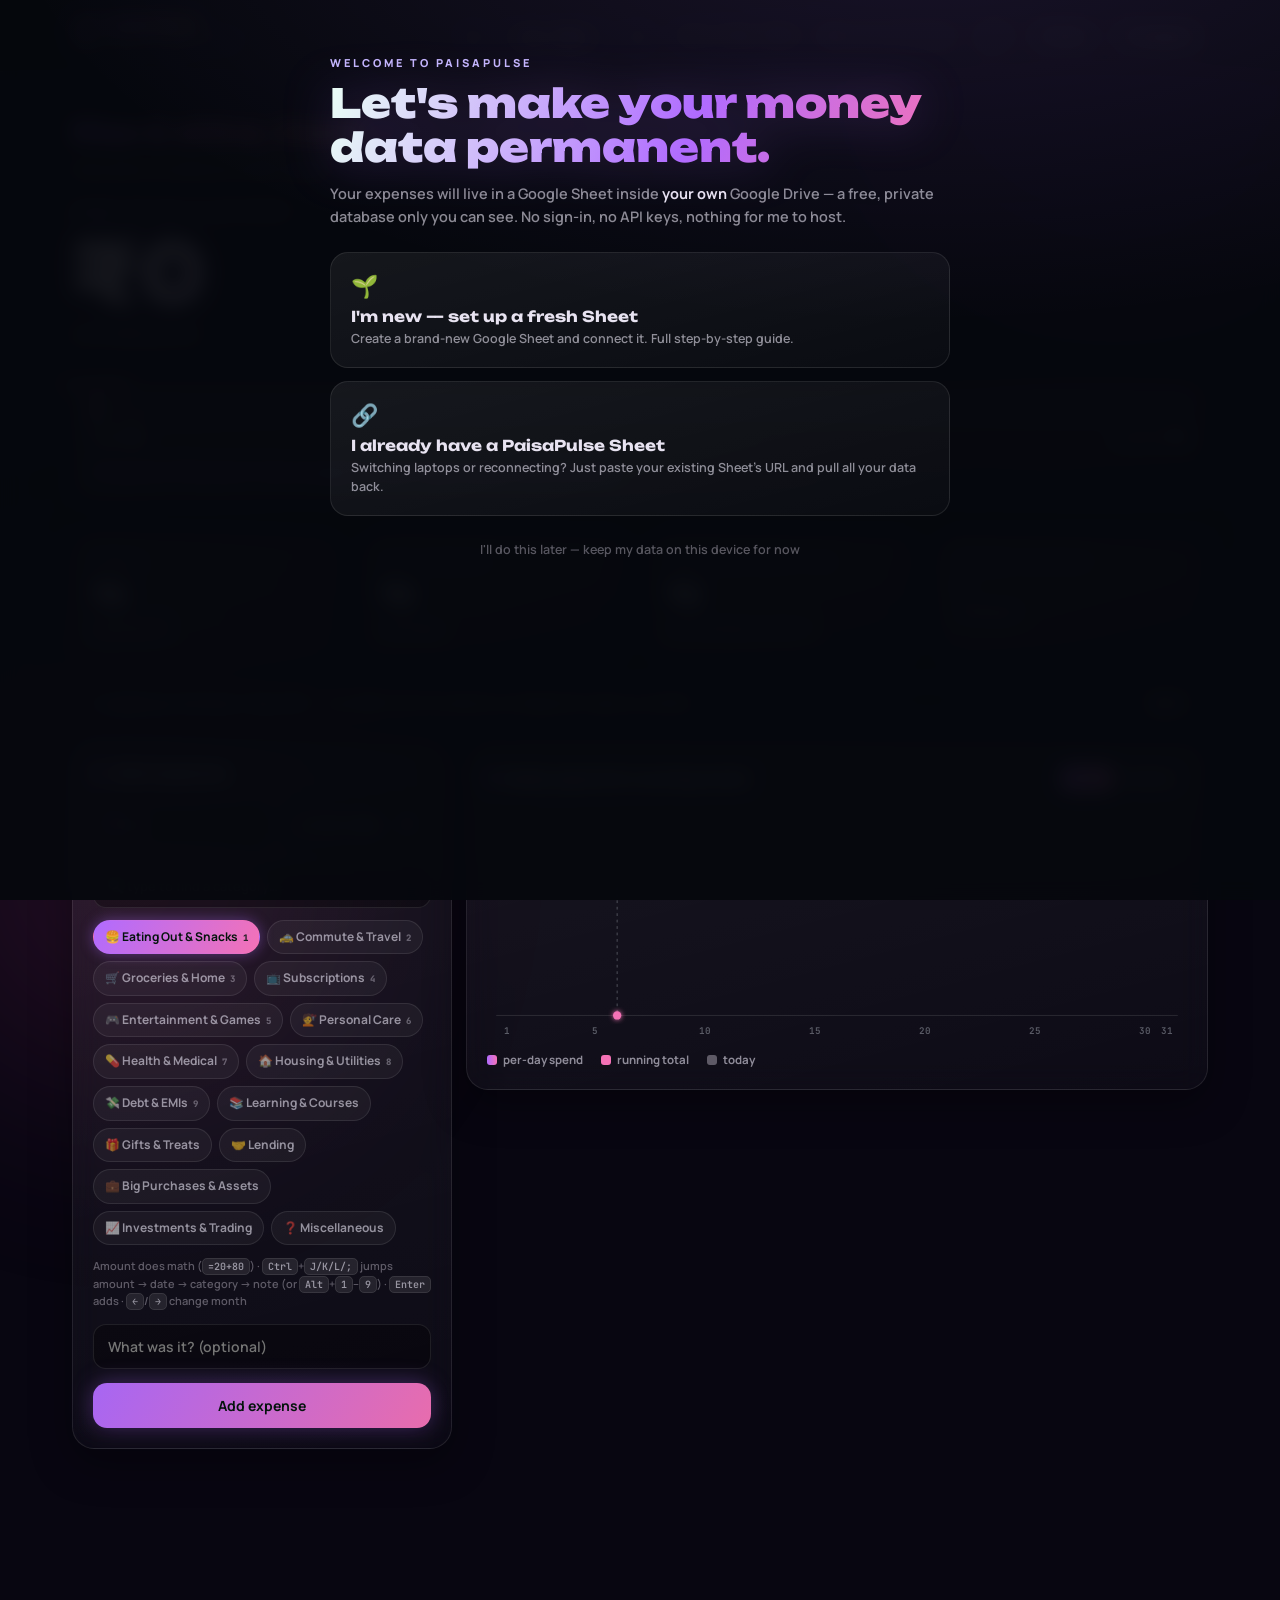
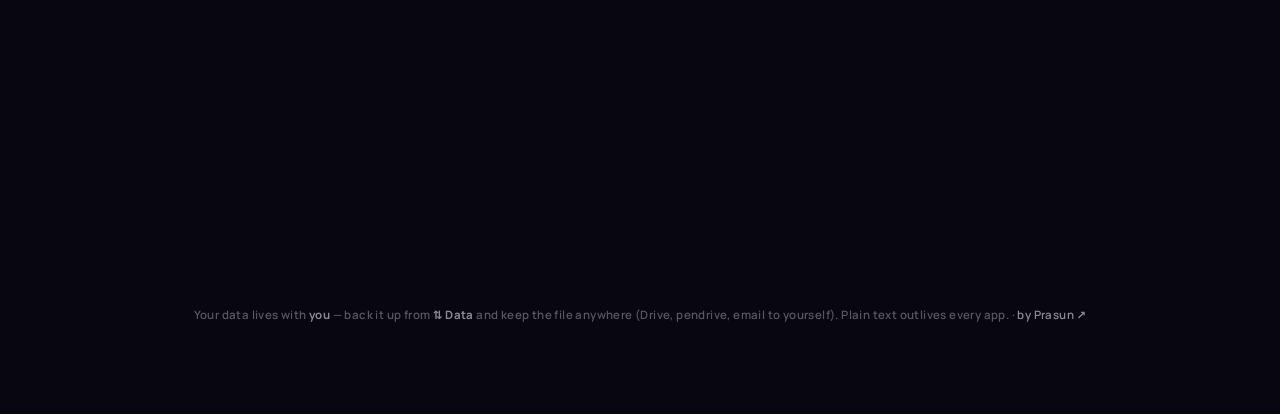
==== commit e5851cfa: "Keep dark theme when printing report Replace white @media print overrides with print-color-adjust:ex" ====
--- a/index.html
+++ b/index.html
@@ -2369,27 +2369,8 @@
 .r-footer{margin-top:40px;text-align:center;font-size:11px;color:rgba(245,240,255,.22);font-weight:600;letter-spacing:.5px;padding-top:20px;border-top:1px solid rgba(255,255,255,.06)}
 .r-printbtn{position:fixed;bottom:24px;right:24px;background:linear-gradient(120deg,#b06bff,#f472b6);color:#04140d;font-family:'Manrope',sans-serif;font-weight:800;font-size:13px;border:none;border-radius:12px;padding:12px 22px;cursor:pointer;box-shadow:0 0 24px rgba(176,107,255,.45);letter-spacing:.3px}
 @media print{
-  body{background:#fff;color:#0a0a0a}
-  .report{padding:0}
-  .r-hd{border-color:#e0e0e0}
-  .r-bname{background:none;-webkit-background-clip:unset;background-clip:unset;color:#6d28d9}
-  .r-bsub,.r-gen{color:#999}
-  .r-month{color:#0a0a0a}
-  .rkpi{background:none;border:1px solid #e5e5e5}
-  .rkpi-l,.r-right .r-gen{color:#888}
-  .rkpi-v{color:#0a0a0a}
-  .rkpi-sub{color:#777}
-  .rkpi-sub.good{color:#7c3aed}.rkpi-sub.bad{color:#dc2626}
-  h2{color:#999;border-color:#e5e5e5}
-  .rcat-name{color:#0a0a0a}.rcat-pct,.rbud{color:#888}.rcat-amt{color:#0a0a0a}
-  .rbar-wrap{background:#f0f0f0}
-  .ri{background:#f9f9f9;border-color:#eee}
-  .ri-l{color:#888}.ri-v{color:#0a0a0a}
-  .ri-v.good{color:#7c3aed}.ri-v.bad{color:#dc2626}
-  .rday-h{color:#888;border-color:#eee}.rday-h b{color:#555}
-  .rtxn{border-color:#f0f0f0}.rtxn-n{color:#0a0a0a}.rtxn-c{color:#888}.rtxn-a{color:#0a0a0a}
+  *{-webkit-print-color-adjust:exact!important;print-color-adjust:exact!important}
   .r-printbtn{display:none}
-  .r-footer{color:#bbb;border-color:#eee}
   .rsec{break-inside:avoid}
 }
 </style></head><body>
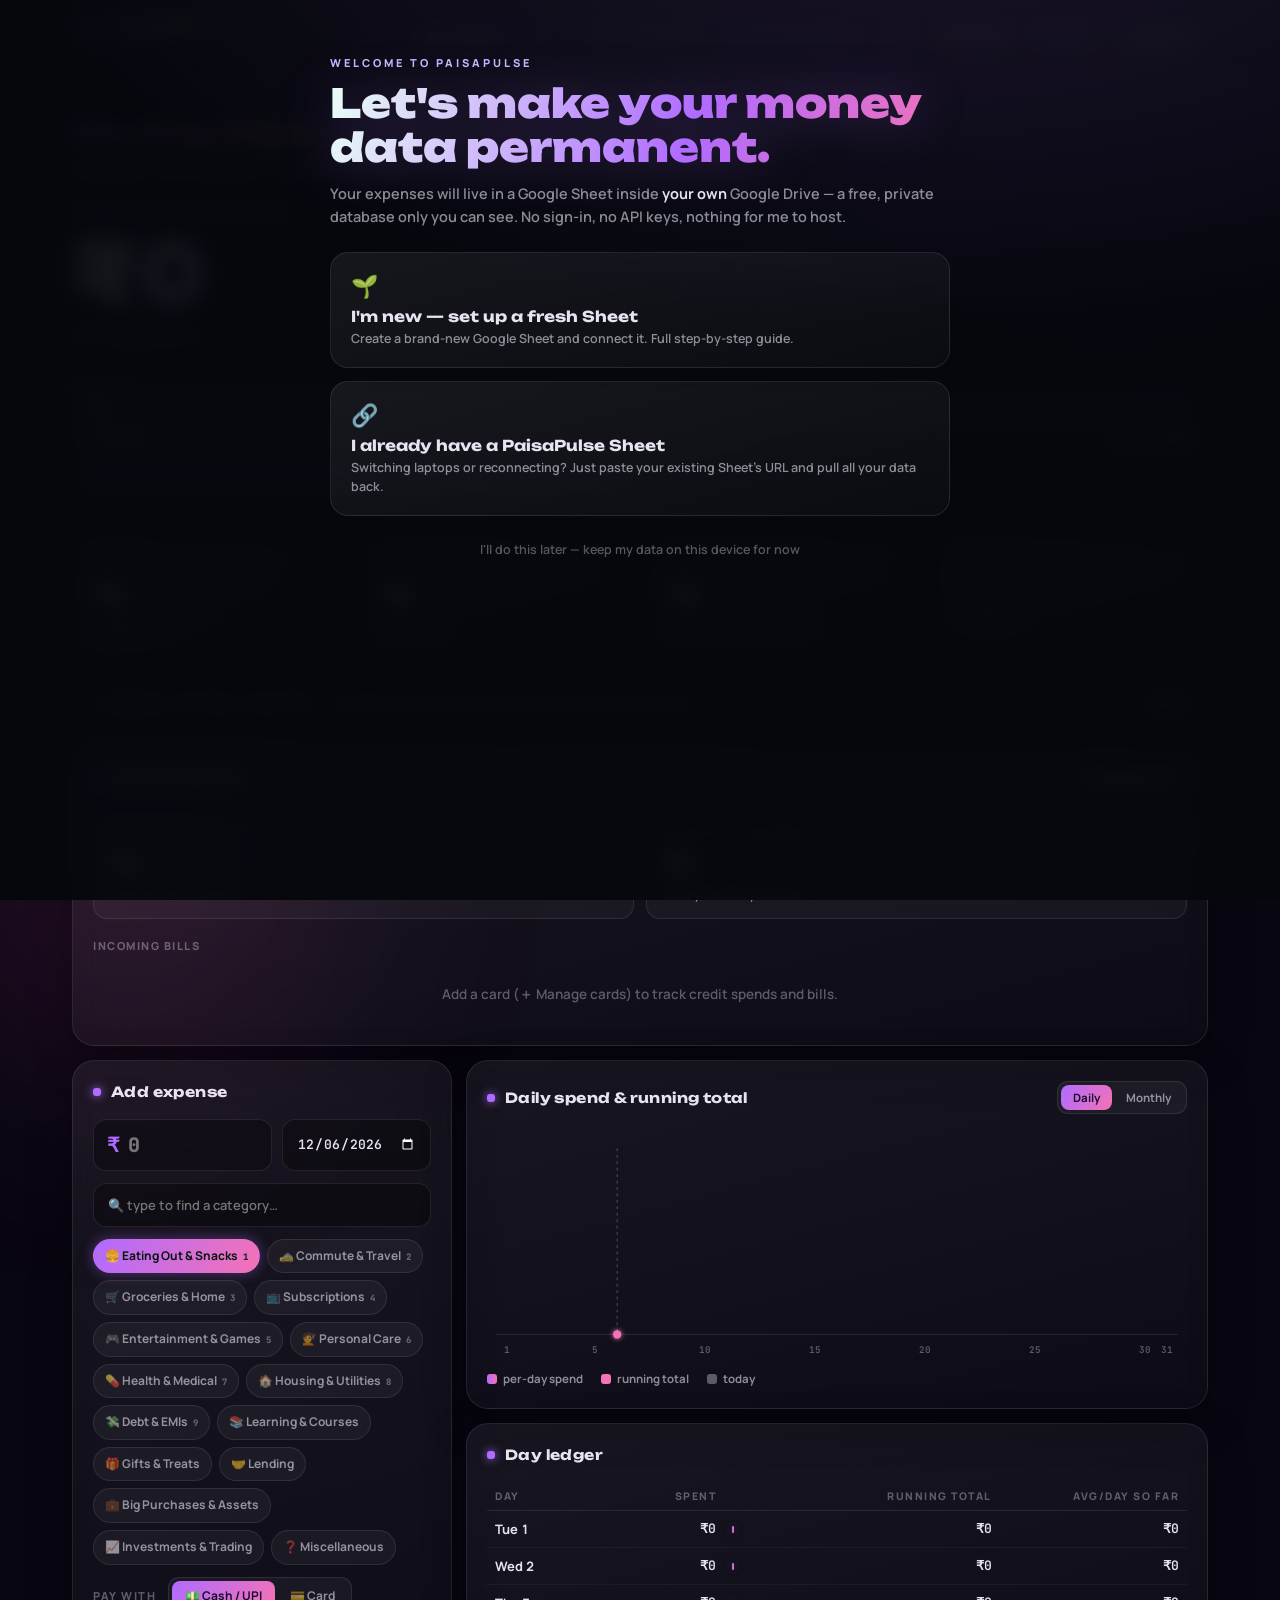
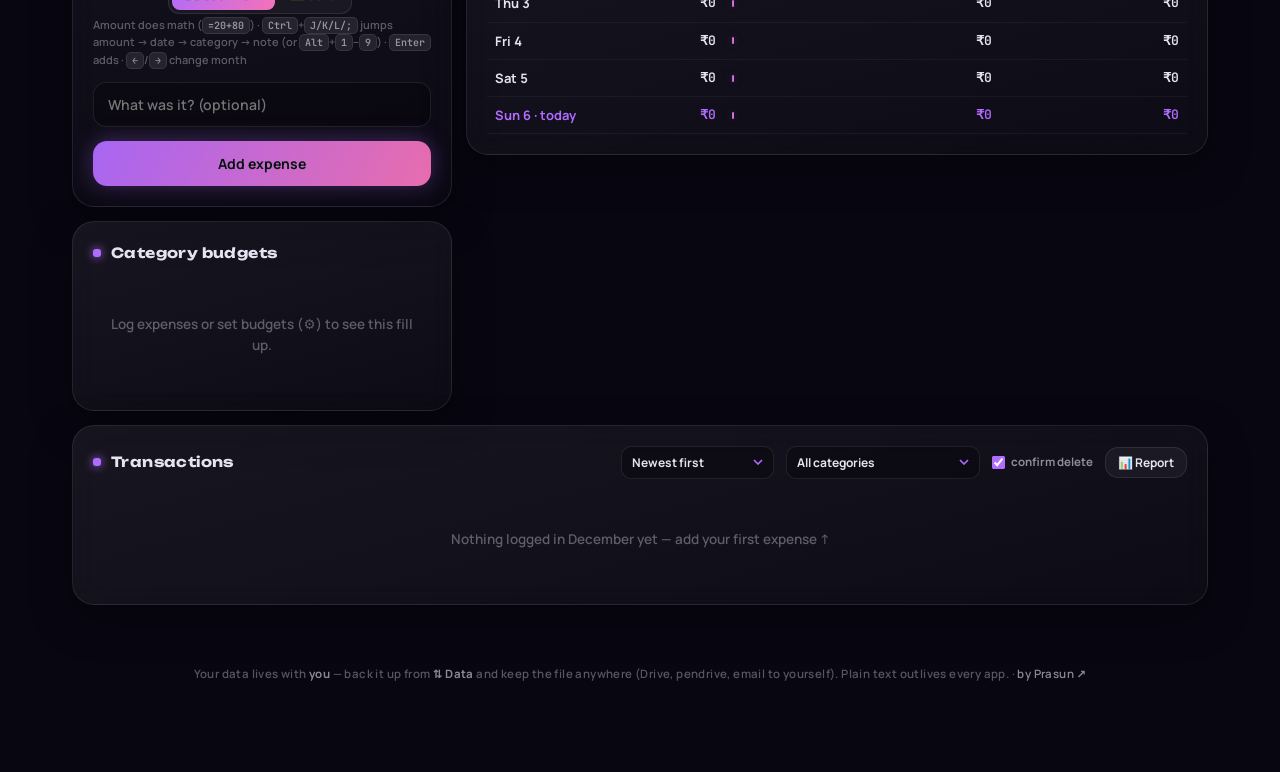
==== commit 45ce3c2c: "Add credit-card tracking with two-lens accounting Every transaction now carries a type (normal | cre" ====
--- a/index.html
+++ b/index.html
@@ -459,6 +459,57 @@
 #editCatChips .chip .k{display:none}
 #editCatChips{max-height:200px;overflow-y:auto}
 
+/* ---------- CREDIT: paywith control ---------- */
+.paywith-row{display:flex;align-items:center;gap:12px;margin:4px 0 2px;flex-wrap:wrap}
+.paywith-lbl{font-size:11px;font-weight:800;letter-spacing:1.5px;text-transform:uppercase;color:var(--ink-faint)}
+.paywith{display:inline-flex;background:var(--glass);border:1px solid var(--line);border-radius:11px;padding:3px;gap:2px}
+.pw-btn{font-size:12px;font-weight:700;padding:6px 13px;border-radius:8px;border:none;background:transparent;color:var(--ink-dim)}
+.pw-btn:hover{background:var(--glass-hi);transform:none}
+.pw-btn.on{background:linear-gradient(120deg,var(--pulse),var(--ice));color:#1a0b2e}
+.card-select{margin-top:10px;font-size:13px;color:var(--ink);color-scheme:dark}
+
+/* ---------- CREDIT: txn badges ---------- */
+.txn .credit-badge,.txn .pay-badge{display:inline-block;font-family:var(--body);font-size:10px;font-weight:800;
+  padding:1px 7px;border-radius:99px;margin-left:6px;vertical-align:1px;letter-spacing:.2px}
+.txn .credit-badge{color:var(--lilac);background:rgba(176,107,255,.14);border:1px solid rgba(176,107,255,.3)}
+.txn .pay-badge{color:#5eead4;background:rgba(94,234,212,.12);border:1px solid rgba(94,234,212,.28)}
+.txn.is-payment .a{color:#5eead4}
+.txn.is-payment .e{background:rgba(94,234,212,.1);border-color:rgba(94,234,212,.25)}
+
+/* ---------- CREDIT: cards & credit section ---------- */
+.credit-stats{display:grid;grid-template-columns:repeat(auto-fit,minmax(180px,1fr));gap:12px;margin:6px 0 18px}
+.credit-stat{background:rgba(255,255,255,.035);border:1px solid var(--line);border-radius:14px;padding:14px 16px}
+.credit-stat .lbl{font-size:10.5px;font-weight:800;letter-spacing:1.6px;text-transform:uppercase;color:var(--ink-faint)}
+.credit-stat .val{font-family:var(--mono);font-weight:800;font-size:24px;margin-top:5px;font-variant-numeric:tabular-nums}
+.credit-stat .sub{font-size:11.5px;color:var(--ink-dim);margin-top:3px;font-weight:600}
+.shock-head{font-size:11px;font-weight:800;letter-spacing:1.5px;text-transform:uppercase;color:var(--ink-faint);margin-bottom:10px}
+.shock-row{display:flex;align-items:center;gap:12px;padding:12px 14px;border-radius:14px;margin-bottom:8px;
+  background:linear-gradient(165deg,rgba(255,255,255,.05),rgba(255,255,255,.02));border:1px solid var(--line)}
+.shock-row.urgent{border-color:rgba(251,191,36,.4);box-shadow:0 0 18px rgba(251,191,36,.1)}
+.shock-row.overdue{border-color:rgba(251,113,133,.45);box-shadow:0 0 18px rgba(251,113,133,.14)}
+.shock-l{flex:1;min-width:0}
+.shock-card{font-weight:800;font-size:13.5px}
+.shock-due{font-size:12px;color:var(--ink-dim);font-weight:600;margin-top:2px}
+.shock-row.urgent .shock-due b{color:var(--ember)}
+.shock-row.overdue .shock-due b{color:var(--burn)}
+.shock-amt{font-family:var(--mono);font-weight:800;font-size:16px;white-space:nowrap}
+.shock-pay{flex:none;padding:7px 16px;font-size:12px;border-radius:10px;
+  background:linear-gradient(120deg,var(--pulse),var(--ice));color:#1a0b2e;border:none;font-weight:800}
+.shock-pay:hover{box-shadow:0 0 16px rgba(176,107,255,.4)}
+
+/* ---------- CREDIT: cards modal ---------- */
+.card-row{display:flex;align-items:center;gap:10px;padding:12px 14px;border-radius:13px;margin-bottom:8px;
+  background:rgba(255,255,255,.04);border:1px solid var(--line)}
+.card-row-main{flex:1;min-width:0;display:flex;flex-direction:column;gap:2px}
+.card-row-main b{font-size:14px;font-weight:800}
+.card-row-meta{font-size:11.5px;color:var(--ink-dim);font-weight:600}
+.card-row button{flex:none;padding:6px 12px;font-size:12px}
+.card-form{display:flex;flex-direction:column;gap:10px}
+.card-form-days{display:flex;gap:10px}
+.card-form-days label{flex:1;font-size:11px;font-weight:800;letter-spacing:1px;text-transform:uppercase;color:var(--ink-faint);
+  display:flex;flex-direction:column;gap:6px}
+.card-form-days input{font-family:var(--mono);text-align:center}
+
 </style>
 </head>
 <body class="pace-ok">
@@ -496,6 +547,7 @@
       <span class="today-pill" id="todayPill" title="Today"></span>
       <span class="badge" id="saveBadge"><span class="dot"></span><span id="saveBadgeTxt">checking…</span></span>
       <button id="btnSound" title="Toggle sound effects" aria-label="Toggle sound effects">🔊</button>
+      <button id="btnCards">💳 Cards</button>
       <button id="btnData">⇅ Data</button>
       <button id="btnSettings">⚙ Budgets</button>
     </div>
@@ -537,6 +589,18 @@
     <span>✦ Loaded your full history (Sep 2025 → Jun 2026) with the cleaned-up categories to get you started.</span>
     <button id="seedDismiss">Got it</button>
   </div>
+
+  <section class="card credit-card" id="creditSection" style="margin-top:14px">
+    <h2 class="txn-head"><span class="h2-title"><span class="spark"></span>Cards &amp; Credit</span>
+      <button id="btnManageCards" style="padding:6px 12px;font-size:12px">＋ Manage cards</button>
+    </h2>
+    <div class="credit-stats">
+      <div class="credit-stat"><div class="lbl">Outstanding</div><div class="val" id="outstandingAmt">₹0</div><div class="sub">owed across all cards</div></div>
+      <div class="credit-stat"><div class="lbl">Cash out this month</div><div class="val" id="cashflowAmt">₹0</div><div class="sub">money that left your bank</div></div>
+    </div>
+    <div class="shock-head">Incoming bills</div>
+    <div id="shockList"></div>
+  </section>
 
   <div class="grid">
     <div class="col">
@@ -552,6 +616,14 @@
           <div class="cat-suggest" id="catSuggest" hidden></div>
         </div>
         <div class="chips" id="catChips"></div>
+        <div class="paywith-row">
+          <span class="paywith-lbl">Pay with</span>
+          <span class="paywith" id="addPaywith">
+            <button type="button" class="pw-btn on" data-pw="normal">💵 Cash / UPI</button>
+            <button type="button" class="pw-btn" data-pw="credit">💳 Card</button>
+          </span>
+        </div>
+        <div id="addCardWrap" hidden><select id="addCardSel" class="card-select"></select></div>
         <div class="kbd-hint" id="kbdHint"></div>
         <input id="note" class="field-gap" placeholder="What was it? (optional)" autocomplete="off">
         <button class="btn-glow" id="btnAdd">Add expense</button>
@@ -668,9 +740,47 @@
     <input type="date" id="editDate">
   </div>
   <div class="chips" id="editCatChips" style="margin-top:14px"></div>
+  <div class="paywith-row">
+    <span class="paywith-lbl">Pay with</span>
+    <span class="paywith" id="editPaywith">
+      <button type="button" class="pw-btn on" data-epw="normal">💵 Cash / UPI</button>
+      <button type="button" class="pw-btn" data-epw="credit">💳 Card</button>
+    </span>
+  </div>
+  <div id="editCardWrap" hidden><select id="editCardSel" class="card-select"></select></div>
   <input id="editNote" class="field-gap" placeholder="What was it? (optional)" autocomplete="off" style="margin-top:10px">
   <div class="m-row" style="margin-top:16px">
     <button class="btn-glow" id="btnSaveEdit">Save changes</button>
+    <button data-close>Cancel</button>
+  </div>
+</dialog>
+
+<!-- Cards modal -->
+<dialog id="cardsModal">
+  <div class="m-head"><h3>Your credit cards</h3><button class="btn-ghost" data-close>✕</button></div>
+  <p class="hint">Add each card with the day its <b>statement</b> generates and the day payment is <b>due</b>. PaisaPulse groups your swipes into billing cycles and counts down to each due date.</p>
+  <div id="cardsList"></div>
+  <div class="divider"></div>
+  <div class="card-form">
+    <input id="cardName" placeholder="Card name (e.g. HDFC Millennia)" autocomplete="off" maxlength="40">
+    <div class="card-form-days">
+      <label>Statement day<input id="cardStmt" inputmode="numeric" placeholder="1–31"></label>
+      <label>Due day<input id="cardDue" inputmode="numeric" placeholder="1–31"></label>
+    </div>
+    <button class="btn-glow" id="btnAddCard">Add card</button>
+  </div>
+</dialog>
+
+<!-- Card payment modal -->
+<dialog id="payModal">
+  <div class="m-head"><h3>Record a payment — <span id="payCardName">card</span></h3><button class="btn-ghost" data-close>✕</button></div>
+  <p class="hint">Enter how much you paid toward this card's bill. Partial / minimum-due payments are fine — your outstanding just won't reach zero.</p>
+  <div class="amt-row">
+    <div class="amt-in"><span>₹</span><input id="payAmt" inputmode="text" placeholder="0" autocomplete="off"></div>
+    <input type="date" id="payDate">
+  </div>
+  <div class="m-row" style="margin-top:16px">
+    <button class="btn-glow" id="btnConfirmPay">Record payment</button>
     <button data-close>Cancel</button>
   </div>
 </dialog>
@@ -1054,6 +1164,13 @@
 const KEY_URL  = "pp.cloud.url.v1";
 const KEY_OUT    = "pp.outbox.v1";
 const KEY_FOLDER = "pp.folder.url.v1";
+const KEY_CARDS    = "pp.cards.v1";
+const KEY_TXN_META = "pp.txnmeta.v1";
+
+/* transaction types — see the two-lens accounting model */
+const TX_NORMAL  = "normal";          // cash/UPI — hits Spend + Cash-flow same day
+const TX_CREDIT  = "credit";          // card swipe — hits Spend now, Cash-flow later
+const TX_PAYMENT = "credit_payment";  // paying the card bill — Cash-flow only, never Spend
 
 const URL_RE = /^https:\/\/script\.google\.com\/macros\/s\/[\w-]+\/exec/;
 
@@ -1235,7 +1352,7 @@
       const sig = d + "|" + a + "|" + c + "|" + n;
       if (seen.has(sig)) { skipped++; continue; }
       seen.add(sig);
-      newRows.push({id:uid(), date:d, amount:a, cat:c, note:n, createdAt:new Date().toISOString()});
+      newRows.push({id:uid(), date:d, amount:a, cat:c, note:n, createdAt:new Date().toISOString(), type:TX_NORMAL, cardId:null});
       added++;
     }
     return {added, skipped, bad, rows: newRows};
@@ -1295,6 +1412,7 @@
     if (j.budgets && typeof j.budgets === "object")
       this.app.budgets = {overall: j.budgets.overall||null, cats: j.budgets.cats||{}};
     this.app.sortExp();
+    this.app.applyTxnMeta();   // re-attach credit type/cardId (the Sheet doesn't store them)
     Store.set(KEY_EXP, JSON.stringify(this.app.expenses));
     Store.set(KEY_BUD, JSON.stringify(this.app.budgets));
     if (j.folderUrl) try { localStorage.setItem(KEY_FOLDER, j.folderUrl); } catch(e) {}
@@ -1645,17 +1763,21 @@
     const list    = this.app.expenses.filter(e => { const d = e.date.split("-"); return +d[0] === y && +d[1] === m+1; });
     const perDay  = Array(days+1).fill(0);
     const byCat   = {};
-    let spent = 0;
+    let spend = 0, cashflow = 0;
     for (const e of list) {
       const dd = +e.date.split("-")[2];
-      perDay[dd] += e.amount; spent += e.amount;
-      byCat[e.cat] = (byCat[e.cat]||0) + e.amount;
+      const isPay = e.type === TX_PAYMENT, isCred = e.type === TX_CREDIT;
+      if (!isPay) {                              // Spend lens (accrual): normal + credit
+        perDay[dd] += e.amount; spend += e.amount;
+        byCat[e.cat] = (byCat[e.cat]||0) + e.amount;
+      }
+      if (!isCred) cashflow += e.amount;         // Cash-flow lens: normal + credit_payment
     }
     const cum = Array(days+1).fill(0);
     for (let d = 1; d <= days; d++) cum[d] = cum[d-1] + perDay[d];
-    const avg  = elapsed > 0 ? spent / elapsed : 0;
-    const proj = isCur ? avg * days : spent;
-    return {y, m, days, isCur, isPast, elapsed, list, perDay, cum, byCat, spent, avg, proj};
+    const avg  = elapsed > 0 ? spend / elapsed : 0;
+    const proj = isCur ? avg * days : spend;
+    return {y, m, days, isCur, isPast, elapsed, list, perDay, cum, byCat, spend, cashflow, spent:spend, avg, proj};
   }
 
   /* ── number animation ── */
@@ -1758,6 +1880,7 @@
     this.renderLedger(D);
     this.renderBudgets(D);
     this.renderTxns(D);
+    this.renderCredit(D);
   }
 
   /* ── day ledger ── */
@@ -1815,12 +1938,25 @@
       return;
     }
 
-    const txnRow = e => {
+    /* tag shown on the category line for credit / payment rows */
+    const badge = e => {
+      if (e.type === TX_CREDIT)  { const c = a.cardById(e.cardId); return ' <span class="credit-badge">💳 ' + esc(c ? c.name : "Card") + '</span>'; }
+      if (e.type === TX_PAYMENT) { const c = a.cardById(e.cardId); return ' <span class="pay-badge">💳 ' + esc(c ? c.name : "Card") + '</span>'; }
+      return '';
+    };
+
+    /* dateStr: pass a "12 Jun" string for flat mode, "" for grouped mode */
+    const txnRow = (e, dateStr) => {
       const c = catByKey(e.cat);
-      return '<div class="txn" data-date="' + e.date + '"><span class="e">' + c.e + '</span><span class="t"><span class="n">' +
-        esc(e.note||c.n) + '</span><span class="c">' + c.n + '</span></span><span class="a">' + fmt(e.amount) +
-        '</span><button class="edit-btn" data-edit="' + e.id + '" aria-label="Edit">✎</button>' +
-      '<button class="x" data-del="' + e.id + '" aria-label="Delete">✕</button></div>';
+      const isPay = e.type === TX_PAYMENT;
+      const emoji = isPay ? "💳" : c.e;
+      const name  = isPay ? "Card payment" : esc(e.note || c.n);
+      const sub   = (isPay ? "Bill payment" : c.n) + (dateStr ? ' · <span class="tdate">' + dateStr + '</span>' : "") + badge(e);
+      const amt   = (isPay ? "−" : "") + fmt(e.amount);
+      const editBtn = isPay ? "" : '<button class="edit-btn" data-edit="' + e.id + '" aria-label="Edit">✎</button>';
+      return '<div class="' + (isPay ? "txn is-payment" : "txn") + '" data-date="' + e.date + '"><span class="e">' + emoji +
+        '</span><span class="t"><span class="n">' + name + '</span><span class="c">' + sub + '</span></span><span class="a">' + amt +
+        '</span>' + editBtn + '<button class="x" data-del="' + e.id + '" aria-label="Delete">✕</button></div>';
     };
 
     let html = "";
@@ -1830,11 +1966,12 @@
       const dates = Object.keys(byDate).sort();
       if (a.txnSort === "date-desc") dates.reverse();
       for (const dt of dates) {
-        const items = byDate[dt], total = items.reduce((s, e) => s + e.amount, 0);
+        const items = byDate[dt];
+        const total = items.reduce((s, e) => s + (e.type === TX_PAYMENT ? 0 : e.amount), 0);  // day total = spend lens
         const d = new Date(dt + "T00:00:00");
         html += '<div class="txn-day" data-date="' + dt + '"><div class="day-h"><span>' +
           d.toLocaleDateString("en-IN", {weekday:"long", day:"numeric", month:"short"}) +
-          '</span><b>' + fmt(total) + '</b></div>' + items.map(txnRow).join("") + '</div>';
+          '</span><b>' + fmt(total) + '</b></div>' + items.map(e => txnRow(e, "")).join("") + '</div>';
       }
     } else {
       const flat = list.slice();
@@ -1842,14 +1979,87 @@
       else if (a.txnSort === "amt-asc") flat.sort((a, b) => a.amount - b.amount);
       else if (a.txnSort === "cat") flat.sort((a, b) => a.cat < b.cat ? -1 : a.cat > b.cat ? 1 : b.amount - a.amount);
       html = '<div class="txn-flat">' + flat.map(e => {
-        const c = catByKey(e.cat);
         const dd = new Date(e.date + "T00:00:00").toLocaleDateString("en-IN", {day:"numeric", month:"short"});
-        return '<div class="txn" data-date="' + e.date + '"><span class="e">' + c.e + '</span><span class="t"><span class="n">' +
-          esc(e.note||c.n) + '</span><span class="c">' + c.n + ' · <span class="tdate">' + dd + '</span></span></span><span class="a">' +
-          fmt(e.amount) + '</span><button class="x" data-del="' + e.id + '" aria-label="Delete">✕</button></div>';
+        return txnRow(e, dd);
       }).join("") + '</div>';
     }
     $("txnList").innerHTML = html;
+  }
+
+  /* ── cards & credit: outstanding, cash-flow, incoming bills ── */
+
+  /* statement closes on statementDay; a purchase on/before that day closes this
+     month, after it rolls to next month. Returns a Date at midnight. */
+  _statementClose(dateISO, statementDay) {
+    const p = dateISO.split("-").map(Number);
+    let cy = p[0], cm = p[1] - 1; const d = p[2];
+    if (d > statementDay) { cm++; if (cm > 11) { cm = 0; cy++; } }
+    const last = new Date(cy, cm + 1, 0).getDate();
+    return new Date(cy, cm, Math.min(statementDay, last));
+  }
+
+  /* due date = first occurrence of dueDay strictly after the statement close */
+  _dueDate(close, dueDay) {
+    let cy = close.getFullYear(), cm = close.getMonth();
+    let last = new Date(cy, cm + 1, 0).getDate();
+    let due = new Date(cy, cm, Math.min(dueDay, last));
+    if (due <= close) { cm++; if (cm > 11) { cm = 0; cy++; } last = new Date(cy, cm + 1, 0).getDate(); due = new Date(cy, cm, Math.min(dueDay, last)); }
+    return due;
+  }
+
+  renderCredit(D) {
+    const a = this.app;
+    if (!$("creditSection")) return;
+    D = D || this.monthData(a.view.y, a.view.m);
+
+    let totCredit = 0, totPaid = 0;
+    for (const e of a.expenses) {
+      if (e.type === TX_CREDIT) totCredit += e.amount;
+      else if (e.type === TX_PAYMENT) totPaid += e.amount;
+    }
+    const outstanding = Math.max(0, totCredit - totPaid);
+    $("outstandingAmt").textContent = fmt(outstanding);
+    $("cashflowAmt").textContent    = fmt(D.cashflow);
+
+    const today = new Date(); today.setHours(0, 0, 0, 0);
+    const bills = [];
+    for (const card of a.cards) {
+      const cycles = {};
+      for (const e of a.expenses) {
+        if (e.type !== TX_CREDIT || e.cardId !== card.id) continue;
+        const close = this._statementClose(e.date, card.statementDay);
+        const key = close.getFullYear() + "-" + pad(close.getMonth() + 1);
+        (cycles[key] || (cycles[key] = {close, total: 0})).total += e.amount;
+      }
+      let paid = a.expenses.filter(e => e.type === TX_PAYMENT && e.cardId === card.id).reduce((s, e) => s + e.amount, 0);
+      for (const k of Object.keys(cycles).sort()) {           // oldest cycle first (FIFO)
+        const cyc = cycles[k];
+        const owed = cyc.total - Math.min(paid, cyc.total);
+        paid = Math.max(0, paid - cyc.total);
+        if (owed <= 0.5) continue;
+        const due  = this._dueDate(cyc.close, card.dueDay);
+        const days = Math.round((due - today) / 86400000);
+        bills.push({card, owed, due, days});
+      }
+    }
+    bills.sort((x, y) => x.due - y.due);
+
+    const shock = $("shockList");
+    if (!bills.length) {
+      shock.innerHTML = '<div class="empty" style="padding:20px 10px">' +
+        (a.cards.length ? "No bills due — you're all paid up ✓" : "Add a card (＋ Manage cards) to track credit spends and bills.") + '</div>';
+    } else {
+      shock.innerHTML = bills.map(b => {
+        const cls  = b.days < 0 ? "overdue" : b.days <= 5 ? "urgent" : "";
+        const when = b.days < 0 ? Math.abs(b.days) + "d overdue" : b.days === 0 ? "due today" : "in " + b.days + " day" + (b.days === 1 ? "" : "s");
+        const dueStr = b.due.toLocaleDateString("en-IN", {day:"numeric", month:"short"});
+        return '<div class="shock-row ' + cls + '"><div class="shock-l">' +
+          '<div class="shock-card">💳 ' + esc(b.card.name) + '</div>' +
+          '<div class="shock-due">due ' + dueStr + ' · <b>' + when + '</b></div></div>' +
+          '<div class="shock-amt">' + fmt(b.owed) + '</div>' +
+          '<button class="shock-pay" data-pay="' + b.card.id + '">Pay</button></div>';
+      }).join("");
+    }
   }
 
   /* ── category chips ── */
@@ -2096,9 +2306,82 @@
 
 class UI {
   constructor(app) {
-    this.app         = app;
-    this.toastTimer  = null;
-    this.mpYearShown = NOW.getFullYear();
+    this.app           = app;
+    this.toastTimer    = null;
+    this.mpYearShown   = NOW.getFullYear();
+    this.editingCardId = null;
+  }
+
+  /* ── payment method (paywith) controls ── */
+
+  setAddType(type) {
+    this.app.addType = type;
+    $("addCardWrap").hidden = type !== TX_CREDIT;
+    document.querySelectorAll("#addPaywith [data-pw]").forEach(b => b.classList.toggle("on", b.dataset.pw === type));
+    if (type === TX_CREDIT && !this.app.cards.length) { this.toast("Add a card first to log credit spends"); this.openCards(); }
+  }
+  syncAddPaywith() { this.setAddType(this.app.addType); $("addCardSel").value = this.app.addCardId || ""; }
+
+  setEditType(type) {
+    this.app.editType = type;
+    $("editCardWrap").hidden = type !== TX_CREDIT;
+    document.querySelectorAll("#editPaywith [data-epw]").forEach(b => b.classList.toggle("on", b.dataset.epw === type));
+  }
+  syncEditPaywith() { this.setEditType(this.app.editType); $("editCardSel").value = this.app.editCardId || ""; }
+
+  fillCardSelects() {
+    const opts = this.app.cards.map(c => '<option value="' + c.id + '">' + esc(c.name) + '</option>').join("");
+    const ph   = '<option value="" disabled selected>Select a card…</option>';
+    ["addCardSel", "editCardSel"].forEach(id => { const s = $(id); if (s) s.innerHTML = ph + opts; });
+  }
+
+  /* ── cards modal ── */
+
+  openCards() { this.resetCardForm(); this.fillCards(); $("cardsModal").showModal(); Sounds.open(); }
+
+  fillCards() {
+    const list = $("cardsList"); if (!list) return;
+    if (!this.app.cards.length) { list.innerHTML = '<div class="empty" style="padding:14px">No cards yet — add your first below.</div>'; return; }
+    list.innerHTML = this.app.cards.map(c =>
+      '<div class="card-row" data-card="' + c.id + '"><div class="card-row-main"><b>' + esc(c.name) + '</b>' +
+      '<span class="card-row-meta">statement day ' + c.statementDay + ' · due day ' + c.dueDay + '</span></div>' +
+      '<button class="card-edit" data-cedit="' + c.id + '">Edit</button>' +
+      '<button class="btn-danger" data-cdel="' + c.id + '">Delete</button></div>'
+    ).join("");
+  }
+
+  startCardEdit(id) {
+    const c = this.app.cardById(id); if (!c) return;
+    this.editingCardId = id;
+    $("cardName").value = c.name; $("cardStmt").value = c.statementDay; $("cardDue").value = c.dueDay;
+    $("btnAddCard").textContent = "Update card";
+    $("cardName").focus();
+  }
+  resetCardForm() {
+    this.editingCardId = null;
+    $("cardName").value = ""; $("cardStmt").value = ""; $("cardDue").value = "";
+    $("btnAddCard").textContent = "Add card";
+  }
+  submitCard() {
+    const name = $("cardName").value, s = $("cardStmt").value, d = $("cardDue").value;
+    const ok = this.editingCardId ? this.app.updateCard(this.editingCardId, name, s, d) : this.app.addCard(name, s, d);
+    if (ok) { this.resetCardForm(); this.fillCards(); this.fillCardSelects(); Sounds.success(); }
+  }
+
+  /* ── card payment modal ── */
+
+  openPay(cardId) {
+    this.app.payCardId = cardId;
+    const c = this.app.cardById(cardId);
+    $("payCardName").textContent = c ? c.name : "card";
+    $("payAmt").value = ""; $("payDate").value = todayISO();
+    $("payModal").showModal(); Sounds.open();
+    setTimeout(() => $("payAmt").focus(), 50);
+  }
+  confirmPay() {
+    if (this.app.recordPayment(this.app.payCardId, $("payAmt").value, $("payDate").value)) {
+      $("payModal").close(); this.fillCards();
+    }
   }
 
   /* ── toast ── */
@@ -2263,8 +2546,12 @@
     const month = MONTHS[a.view.m] + " " + a.view.y;
     const B = a.budgets.overall;
     const diff = P.spent > 0 ? D.spent - P.spent : null;
-    const txnCount = D.list.length;
+    const spendList = D.list.filter(e => e.type !== TX_PAYMENT);   // report covers what you consumed
+    const txnCount = spendList.length;
     const avgTxn   = txnCount > 0 ? D.spent / txnCount : 0;
+    let totCredit = 0, totPaid = 0;
+    for (const e of a.expenses) { if (e.type === TX_CREDIT) totCredit += e.amount; else if (e.type === TX_PAYMENT) totPaid += e.amount; }
+    const outstanding = Math.max(0, totCredit - totPaid);
     const perDay   = D.perDay.slice(1);
     const daysWithSpend = perDay.filter(v => v > 0).length;
     const maxDaySpend   = Math.max(...perDay);
@@ -2288,7 +2575,7 @@
     }).join("");
 
     const byDate = {};
-    for (const e of [...D.list].sort((x,y) => x.date < y.date ? 1 : -1))
+    for (const e of [...spendList].sort((x,y) => x.date < y.date ? 1 : -1))
       (byDate[e.date] = byDate[e.date] || []).push(e);
     const txnHTML = Object.entries(byDate).map(([dt, items]) => {
       const total = items.reduce((s, e) => s + e.amount, 0);
@@ -2309,9 +2596,11 @@
     const insHTML = ins.map(i => `<div class="ri"><div class="ri-l">${i.l}</div><div class="ri-v ${i.cls}">${i.v}</div></div>`).join("");
 
     const kpis = [
-      {l:"Total Spent", v:fmt(D.spent), sub: diff!==null?(diff<=0?"▼ ":"▲ ")+fmt(Math.abs(diff))+" vs "+MONTHS[Pm].slice(0,3):"", cls:diff!==null?(diff<=0?"good":"bad"):""},
+      {l:"Total Spent", v:fmt(D.spent), sub: diff!==null?(diff<=0?"▼ ":"▲ ")+fmt(Math.abs(diff))+" vs "+MONTHS[Pm].slice(0,3):"consumed this month", cls:diff!==null?(diff<=0?"good":"bad"):""},
+      {l:"Cash Out", v:fmt(D.cashflow), sub:"left your bank this month", cls:""},
       {l:"Transactions", v:String(txnCount), sub:"avg "+fmt(avgTxn)+" each", cls:""},
       {l:"Daily Average", v:fmt(D.avg), sub:"over "+D.elapsed+" days", cls:""},
+      ...(outstanding>0?[{l:"Card Outstanding", v:fmt(outstanding), sub:"owed across cards", cls:"bad"}]:[]),
       ...(B?[{l:"vs Budget", v:fmt(Math.abs(B-D.spent)), sub:D.spent>B?"⛔ Over budget":"✓ Under budget", cls:D.spent>B?"bad":"good"}]:[])
     ];
     const kpiHTML = kpis.map(k=>`<div class="rkpi"><div class="rkpi-l">${k.l}</div><div class="rkpi-v">${k.v}</div><div class="rkpi-sub ${k.cls}">${k.sub}</div></div>`).join("");
@@ -2405,6 +2694,33 @@
     /* add expense */
     $("btnAdd").addEventListener("click", () => a.addExpense());
 
+    /* payment-method (paywith) controls */
+    this.fillCardSelects();
+    this.syncAddPaywith();
+    $("addPaywith").addEventListener("click", e => { const b = e.target.closest("[data-pw]"); if (b) this.setAddType(b.dataset.pw); });
+    $("addCardSel").addEventListener("change", () => { a.addCardId = $("addCardSel").value || null; });
+    $("editPaywith").addEventListener("click", e => { const b = e.target.closest("[data-epw]"); if (b) this.setEditType(b.dataset.epw); });
+    $("editCardSel").addEventListener("change", () => { a.editCardId = $("editCardSel").value || null; });
+
+    /* cards modal */
+    $("btnCards").addEventListener("click", () => this.openCards());
+    $("btnManageCards").addEventListener("click", () => this.openCards());
+    $("btnAddCard").addEventListener("click", () => this.submitCard());
+    $("cardsList").addEventListener("click", e => {
+      const ed = e.target.closest("[data-cedit]"); if (ed) { this.startCardEdit(ed.dataset.cedit); return; }
+      const dl = e.target.closest("[data-cdel]");
+      if (dl) {
+        if (dl.dataset.armed) { a.deleteCard(dl.dataset.cdel); this.fillCards(); this.fillCardSelects(); Sounds.delete(); return; }
+        dl.dataset.armed = "1"; dl.textContent = "Sure?";
+        setTimeout(() => { if (dl.isConnected) { delete dl.dataset.armed; dl.textContent = "Delete"; } }, 3000);
+      }
+    });
+
+    /* card payment */
+    $("shockList").addEventListener("click", e => { const b = e.target.closest("[data-pay]"); if (b) this.openPay(b.dataset.pay); });
+    $("btnConfirmPay").addEventListener("click", () => this.confirmPay());
+    $("payAmt").addEventListener("keydown", e => { if (e.key === "Enter") this.confirmPay(); });
+
     /* edit */
     $("txnList").addEventListener("click", e => {
       const eb = e.target.closest("[data-edit]"); if (!eb) return;
@@ -2597,6 +2913,12 @@
     this.lastDeleted = null;
     this.editingId   = null;
     this.editSelCat  = "dining";
+    this.cards       = [];        // credit cards: {id, name, statementDay, dueDay}
+    this.addType     = TX_NORMAL; // payment method on the add form
+    this.addCardId   = null;
+    this.editType    = TX_NORMAL;
+    this.editCardId  = null;
+    this.payCardId   = null;
 
     /* ── sub-systems (each receives a reference back to this app) ── */
     this.cloud    = new CloudSync(this);
@@ -2612,6 +2934,32 @@
   render()  { this.renderer.render(); }
   sortExp() { this.expenses.sort((a, b) => a.date < b.date ? -1 : a.date > b.date ? 1 : 0); }
 
+  /* ── credit overlay + cards persistence ── */
+
+  /* Mirror type/cardId into a side-table keyed by id, so a cloud pull
+     (which rebuilds expenses from the Sheet, sans these fields) can re-attach them. */
+  saveTxnMeta() {
+    const m = {};
+    for (const e of this.expenses) {
+      if ((e.type && e.type !== TX_NORMAL) || e.cardId) m[e.id] = {type: e.type || TX_NORMAL, cardId: e.cardId || null};
+    }
+    try { localStorage.setItem(KEY_TXN_META, JSON.stringify(m)); } catch(e) {}
+  }
+  saveCards() { try { localStorage.setItem(KEY_CARDS, JSON.stringify(this.cards)); } catch(e) {} }
+  cardById(id) { return this.cards.find(c => c.id === id) || null; }
+
+  /* Re-attach type/cardId from the overlay onto whatever is in this.expenses.
+     Local rows already carry them; cloud-pulled rows don't — this fixes those. */
+  applyTxnMeta() {
+    let m = {};
+    try { m = JSON.parse(localStorage.getItem(KEY_TXN_META)) || {}; } catch(e) {}
+    for (const e of this.expenses) {
+      const o = m[e.id];
+      if (!e.type) e.type = (o && o.type) || TX_NORMAL;
+      if (e.cardId == null) e.cardId = (o && o.cardId) || null;
+    }
+  }
+
   persist() {
     clearTimeout(this.saveTimer);
     this.saveTimer = setTimeout(() => {
@@ -2627,13 +2975,17 @@
     const a = Calculator.parseAmount($("amt").value);
     if (!a || a <= 0) { this.ui.toast("Enter an amount first"); $("amt").focus(); return; }
     const d   = $("date").value || todayISO();
-    const exp = {id:uid(), date:d, amount:a, cat:this.selCat, note:$("note").value.trim(), createdAt:new Date().toISOString()};
-    this.expenses.push(exp); this.sortExp(); this.persist();
+    const isCredit = this.addType === TX_CREDIT;
+    if (isCredit && !this.addCardId) { this.ui.toast("Pick a card for this credit purchase"); return; }
+    const exp = {id:uid(), date:d, amount:a, cat:this.selCat, note:$("note").value.trim(), createdAt:new Date().toISOString(),
+                 type: isCredit ? TX_CREDIT : TX_NORMAL, cardId: isCredit ? this.addCardId : null};
+    this.expenses.push(exp); this.sortExp(); this.persist(); this.saveTxnMeta();
     const parts = d.split("-"); this.view = {y:+parts[0], m:+parts[1]-1};
     $("amt").value = ""; $("note").value = "";
+    this.addType = TX_NORMAL; this.addCardId = null; this.ui.syncAddPaywith();
     this.render();
     Sounds.add();
-    this.ui.toast("Added " + fmt(a) + (this.cloudUrl ? " · saving…" : " ✓"));
+    this.ui.toast("Added " + fmt(a) + (isCredit ? " on " + (this.cardById(exp.cardId)?.name || "card") : "") + (this.cloudUrl ? " · saving…" : " ✓"));
     this.cloud.sync({op:"add", expense:exp});
   }
 
@@ -2641,22 +2993,26 @@
     const i = this.expenses.findIndex(x => x.id === id); if (i < 0) return;
     this.lastDeleted = this.expenses.splice(i, 1)[0];
     Sounds.delete();
-    this.persist(); this.render();
+    this.persist(); this.saveTxnMeta(); this.render();
     this.cloud.sync({op:"delete", id:this.lastDeleted.id});
     this.ui.toast("Deleted " + fmt(this.lastDeleted.amount), "Undo", () => {
-      this.expenses.push(this.lastDeleted); this.sortExp(); this.persist(); this.render();
+      this.expenses.push(this.lastDeleted); this.sortExp(); this.persist(); this.saveTxnMeta(); this.render();
       this.cloud.sync({op:"add", expense:this.lastDeleted});
     });
   }
 
   editTxn(id) {
     const exp = this.expenses.find(x => x.id === id); if (!exp) return;
+    if (exp.type === TX_PAYMENT) { this.ui.toast("Edit card payments from the Cards section"); return; }
     this.editingId  = id;
     this.editSelCat = exp.cat;
+    this.editType   = exp.type === TX_CREDIT ? TX_CREDIT : TX_NORMAL;
+    this.editCardId = exp.cardId || null;
     $("editAmt").value  = exp.amount;
     $("editDate").value = exp.date;
     $("editNote").value = exp.note || "";
     this.renderer.renderEditChips();
+    this.ui.syncEditPaywith();
     $("editModal").showModal();
     Sounds.open();
   }
@@ -2665,11 +3021,14 @@
     const id = this.editingId; if (!id) return;
     const a = Calculator.parseAmount($("editAmt").value);
     if (!a || a <= 0) { this.ui.toast("Enter a valid amount"); $("editAmt").focus(); return; }
+    const isCredit = this.editType === TX_CREDIT;
+    if (isCredit && !this.editCardId) { this.ui.toast("Pick a card for this credit purchase"); return; }
     const i = this.expenses.findIndex(x => x.id === id); if (i < 0) return;
     const old = this.expenses[i];
-    const updated = {id: old.id, date: $("editDate").value || old.date, amount: a, cat: this.editSelCat, note: $("editNote").value.trim(), createdAt: old.createdAt || ""};
+    const updated = {id: old.id, date: $("editDate").value || old.date, amount: a, cat: this.editSelCat, note: $("editNote").value.trim(),
+                     createdAt: old.createdAt || "", type: isCredit ? TX_CREDIT : TX_NORMAL, cardId: isCredit ? this.editCardId : null};
     this.expenses[i] = updated;
-    this.sortExp(); this.persist();
+    this.sortExp(); this.persist(); this.saveTxnMeta();
     const parts = updated.date.split("-"); this.view = {y:+parts[0], m:+parts[1]-1};
     this.render();
     $("editModal").close();
@@ -2680,6 +3039,46 @@
     this.editingId = null;
   }
 
+  /* ── card payments & card CRUD ── */
+
+  recordPayment(cardId, amount, date) {
+    const a = Calculator.parseAmount(amount);
+    if (!a || a <= 0) { this.ui.toast("Enter a valid amount"); return false; }
+    const card = this.cardById(cardId);
+    const exp = {id:uid(), date: date || todayISO(), amount:a, cat:"debt",
+                 note: "Card payment" + (card ? " · " + card.name : ""), createdAt:new Date().toISOString(),
+                 type: TX_PAYMENT, cardId: cardId || null};
+    this.expenses.push(exp); this.sortExp(); this.persist(); this.saveTxnMeta();
+    const parts = exp.date.split("-"); this.view = {y:+parts[0], m:+parts[1]-1};
+    this.render();
+    Sounds.add();
+    this.ui.toast("Payment of " + fmt(a) + " recorded" + (this.cloudUrl ? " · saving…" : " ✓"));
+    this.cloud.sync({op:"add", expense:exp});
+    return true;
+  }
+
+  addCard(name, statementDay, dueDay) {
+    name = String(name || "").trim().slice(0, 40);
+    if (!name) { this.ui.toast("Give the card a name"); return false; }
+    const s = Math.min(31, Math.max(1, +statementDay || 1));
+    const d = Math.min(31, Math.max(1, +dueDay || 1));
+    this.cards.push({id:uid(), name, statementDay:s, dueDay:d});
+    this.saveCards(); this.render();
+    return true;
+  }
+  updateCard(id, name, statementDay, dueDay) {
+    const c = this.cardById(id); if (!c) return false;
+    c.name = String(name || c.name).trim().slice(0, 40);
+    c.statementDay = Math.min(31, Math.max(1, +statementDay || c.statementDay));
+    c.dueDay = Math.min(31, Math.max(1, +dueDay || c.dueDay));
+    this.saveCards(); this.render();
+    return true;
+  }
+  deleteCard(id) {
+    this.cards = this.cards.filter(c => c.id !== id);
+    this.saveCards(); this.render();
+  }
+
   /* ── initialisation ── */
 
   async init() {
@@ -2693,7 +3092,11 @@
       const b = await Store.get(KEY_BUD);  if (b) this.budgets  = Object.assign({overall:null, cats:{}}, JSON.parse(b));
       const m = await Store.get(KEY_META); if (m) this.meta     = Object.assign(this.meta, JSON.parse(m));
       const n = await Store.get(KEY_NAME); if (n) this.userName = n;
+      const cd = await Store.get(KEY_CARDS); if (cd) this.cards = JSON.parse(cd) || [];
     } catch(err) { console.error("load failed", err); }
+
+    /* Re-attach credit type/cardId from the local overlay (survives cloud pulls) */
+    this.applyTxnMeta();
 
     /* Seed only for a brand-new, never-connected user */
     if (!this.expenses.length && !this.cloudUrl) {
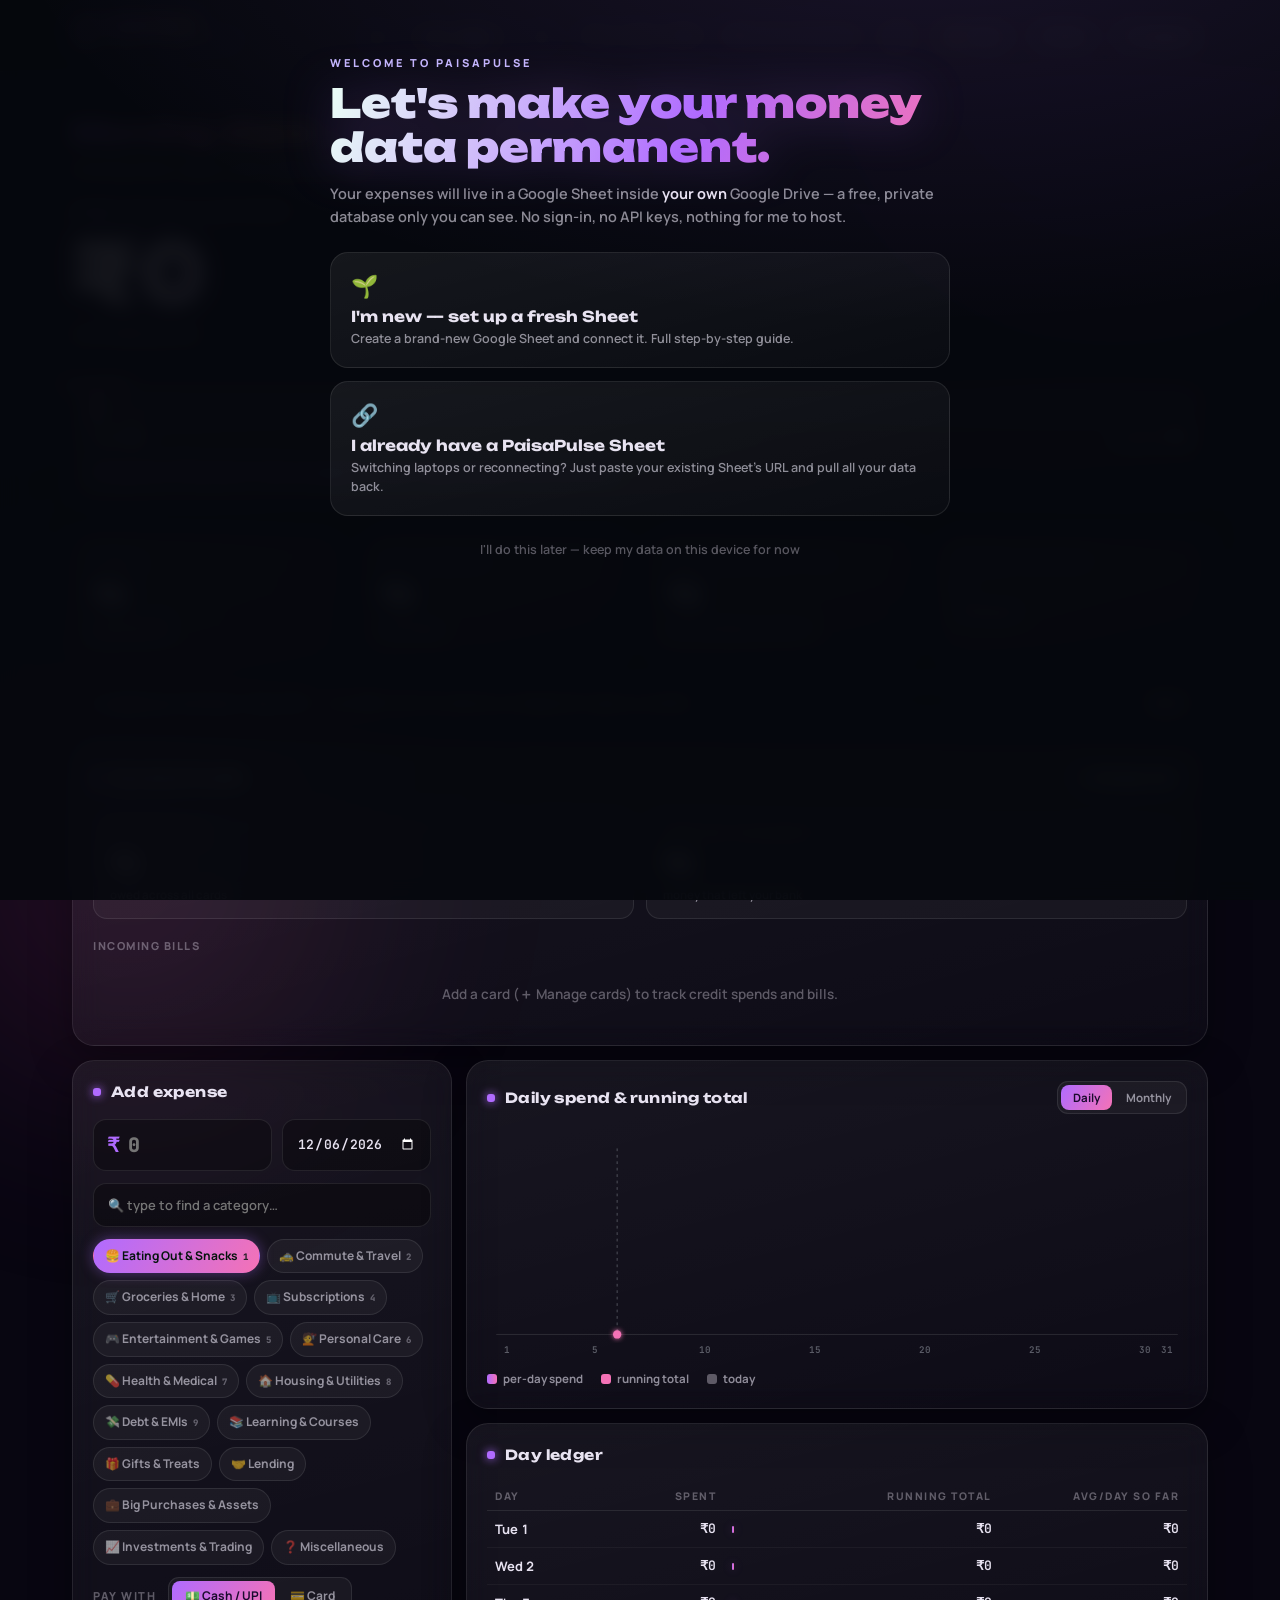
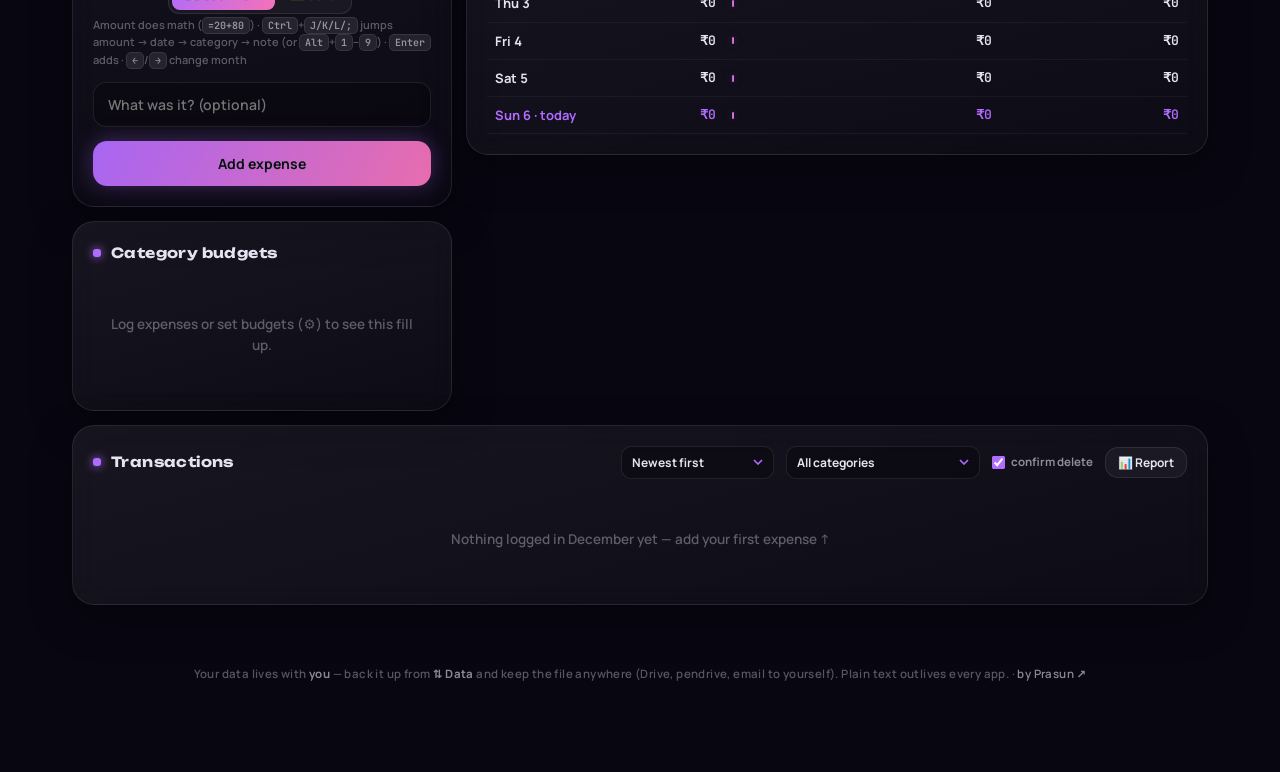
==== commit 707396dc: "Sync cards & credit data to Google Sheet (cross-device) Extends the cloud backend so credit type, ca" ====
--- a/index.html
+++ b/index.html
@@ -857,9 +857,11 @@
 
 <!-- Apps Script source (non-executing template — shown/copied during onboarding) -->
 <script type="text/plain" id="ppScriptSrc">/*** PaisaPulse — Google Apps Script backend (bind this to your Sheet) ***/
-var SHEET_EXP = 'Expenses';
-var SHEET_BUD = 'Budgets';
-var HEADERS   = ['ID','Date','Category','Note','Amount','CreatedAt'];
+var SHEET_EXP   = 'Expenses';
+var SHEET_BUD   = 'Budgets';
+var SHEET_CARDS = 'Cards';
+var HEADERS      = ['ID','Date','Category','Note','Amount','CreatedAt','Type','CardId'];
+var CARD_HEADERS = ['ID','Name','StatementDay','DueDay'];
 
 function doGet(e){
   return json(readAll());
@@ -873,8 +875,10 @@
     switch (body.action) {
       case 'ping':    return json({ok:true});
       case 'add':     addRow(body.expense);                                  return json({ok:true});
+      case 'update':  updateRow(body.expense);                               return json({ok:true});
       case 'delete':  return json({ok:true, deleted: deleteRow(body.id)});
       case 'budgets': writeBudgets(body.budgets || {});                      return json({ok:true});
+      case 'cards':   writeCards(body.cards || []);                          return json({ok:true});
       case 'import':  return json(merge({ok:true}, importRows(body.expenses || [], body.replace === true)));
       default:        return json({ok:false, error:'unknown action'});
     }
@@ -894,6 +898,13 @@
     sh.getRange(1,1,1,HEADERS.length).setValues([HEADERS]).setFontWeight('bold');
     sh.getRange('B:B').setNumberFormat('@');
     sh.setFrozenRows(1);
+  } else {
+    // Migrate an older 6-column sheet in place: add Type / CardId header cells.
+    // Existing data rows are never modified — their Type/CardId simply read as ''.
+    var hdr = sh.getRange(1,1,1,HEADERS.length).getValues()[0];
+    if (hdr[6] !== 'Type' || hdr[7] !== 'CardId') {
+      sh.getRange(1,1,1,HEADERS.length).setValues([HEADERS]).setFontWeight('bold');
+    }
   }
   return sh;
 }
@@ -902,6 +913,13 @@
   var s = ss(), sh = s.getSheetByName(SHEET_BUD);
   if (!sh) sh = s.insertSheet(SHEET_BUD);
   if (sh.getLastRow() === 0) sh.getRange(1,1,1,2).setValues([['Key','Value']]).setFontWeight('bold');
+  return sh;
+}
+
+function cardsSheet(){
+  var s = ss(), sh = s.getSheetByName(SHEET_CARDS);
+  if (!sh) sh = s.insertSheet(SHEET_CARDS);
+  if (sh.getLastRow() === 0) sh.getRange(1,1,1,CARD_HEADERS.length).setValues([CARD_HEADERS]).setFontWeight('bold');
   return sh;
 }
 
@@ -913,10 +931,16 @@
       var r = vals[i];
       if (r[0]==='' && r[1]==='' && r[4]==='') continue;
       expenses.push({ id: String(r[0]), date: fmtDate(r[1]), cat: String(r[2]),
-        note: String(r[3]), amount: Number(r[4]) || 0, createdAt: r[5] ? String(r[5]) : '' });
-    }
-  }
-  return {ok:true, expenses: expenses, budgets: readBudgets()};
+        note: String(r[3]), amount: Number(r[4]) || 0, createdAt: r[5] ? String(r[5]) : '',
+        type: r[6] ? String(r[6]) : 'normal', cardId: r[7] ? String(r[7]) : '' });
+    }
+  }
+  var sp = ss(), folderUrl = '';
+  try {
+    var parents = DriveApp.getFileById(sp.getId()).getParents();
+    folderUrl = parents.hasNext() ? parents.next().getUrl() : '';
+  } catch(e) {}
+  return {ok:true, expenses: expenses, budgets: readBudgets(), cards: readCards(), folderUrl: folderUrl, sheetUrl: sp.getUrl()};
 }
 
 function readBudgets(){
@@ -932,12 +956,34 @@
   return out;
 }
 
+function readCards(){
+  var sh = cardsSheet(), last = sh.getLastRow(), out = [];
+  if (last > 1) {
+    var vals = sh.getRange(2,1,last-1,CARD_HEADERS.length).getValues();
+    for (var i=0;i<vals.length;i++){
+      var r = vals[i];
+      if (!r[0] && !r[1]) continue;
+      out.push({ id:String(r[0]), name:String(r[1]), statementDay:Number(r[2])||1, dueDay:Number(r[3])||1 });
+    }
+  }
+  return out;
+}
+
 function addRow(exp){
   if (!exp) return;
   var sh = expSheet();
   if (exp.id && findRowById(sh, exp.id) > 0) return;
   sh.appendRow([ exp.id || '', fmtDate(exp.date), exp.cat || '', exp.note || '',
-                 Number(exp.amount) || 0, exp.createdAt || new Date().toISOString() ]);
+                 Number(exp.amount) || 0, exp.createdAt || new Date().toISOString(),
+                 exp.type || 'normal', exp.cardId || '' ]);
+}
+
+function updateRow(exp){
+  if (!exp || !exp.id) return;
+  var sh = expSheet(), row = findRowById(sh, exp.id);
+  if (row < 2) { addRow(exp); return; }
+  sh.getRange(row, 1, 1, HEADERS.length).setValues([[ exp.id, fmtDate(exp.date), exp.cat || '', exp.note || '',
+    Number(exp.amount) || 0, exp.createdAt || new Date().toISOString(), exp.type || 'normal', exp.cardId || '' ]]);
 }
 
 function deleteRow(id){
@@ -957,7 +1003,8 @@
   var out = [], added = 0, skipped = 0;
   for (var j=0;j<rows.length;j++){
     var e = rows[j], row = [ e.id||'', fmtDate(e.date), e.cat||'', e.note||'',
-                             Number(e.amount)||0, e.createdAt || new Date().toISOString() ];
+                             Number(e.amount)||0, e.createdAt || new Date().toISOString(),
+                             e.type || 'normal', e.cardId || '' ];
     if (seen['id:'+String(e.id)] || seen[sig(row)]) { skipped++; continue; }
     seen['id:'+String(e.id)] = true; seen[sig(row)] = true;
     out.push(row); added++;
@@ -974,6 +1021,18 @@
   var cats = b.cats || {};
   for (var k in cats) if (cats.hasOwnProperty(k)) rows.push([k, Number(cats[k]) || 0]);
   if (rows.length) sh.getRange(2,1,rows.length,2).setValues(rows);
+}
+
+function writeCards(cards){
+  var sh = cardsSheet(), last = sh.getLastRow();
+  if (last > 1) sh.deleteRows(2, last-1);
+  var rows = [];
+  for (var i=0;i<cards.length;i++){
+    var c = cards[i] || {};
+    if (!c.id && !c.name) continue;
+    rows.push([ c.id||'', c.name||'', Number(c.statementDay)||1, Number(c.dueDay)||1 ]);
+  }
+  if (rows.length) sh.getRange(2,1,rows.length,CARD_HEADERS.length).setValues(rows);
 }
 
 function findRowById(sh, id){
@@ -1370,8 +1429,8 @@
   return hit ? hit.k : Calculator.matchCat(n);
 };
 const catNameFromKey = k => catByKey(k).n;
-const expToRow = e => ({ id:e.id, date:e.date, cat:catNameFromKey(e.cat), note:e.note||"", amount:e.amount, createdAt:e.createdAt||new Date().toISOString() });
-const rowToExp = r => ({ id:r.id||uid(), date:Calculator.parseDate(r.date)||String(r.date||""), amount:+r.amount||0, cat:catKeyFromName(r.cat), note:r.note||"", createdAt:r.createdAt||"" });
+const expToRow = e => ({ id:e.id, date:e.date, cat:catNameFromKey(e.cat), note:e.note||"", amount:e.amount, createdAt:e.createdAt||new Date().toISOString(), type:e.type||TX_NORMAL, cardId:e.cardId||"" });
+const rowToExp = r => ({ id:r.id||uid(), date:Calculator.parseDate(r.date)||String(r.date||""), amount:+r.amount||0, cat:catKeyFromName(r.cat), note:r.note||"", createdAt:r.createdAt||"", type:(r.type===TX_CREDIT||r.type===TX_PAYMENT)?r.type:TX_NORMAL, cardId:r.cardId||null });
 
 class CloudSync {
   constructor(app) {
@@ -1412,10 +1471,23 @@
     if (j.budgets && typeof j.budgets === "object")
       this.app.budgets = {overall: j.budgets.overall||null, cats: j.budgets.cats||{}};
     this.app.sortExp();
-    this.app.applyTxnMeta();   // re-attach credit type/cardId (the Sheet doesn't store them)
+    this.app.applyTxnMeta();   // fallback for rows the Sheet hasn't healed yet (offline / pre-upgrade)
+    this.reconcileCards(j);
     Store.set(KEY_EXP, JSON.stringify(this.app.expenses));
     Store.set(KEY_BUD, JSON.stringify(this.app.budgets));
     if (j.folderUrl) try { localStorage.setItem(KEY_FOLDER, j.folderUrl); } catch(e) {}
+  }
+
+  /* Pull cards from the Sheet; if the Sheet has none yet but we have local cards,
+     push ours up (first-time upgrade heal). Never wipes local cards on an empty pull. */
+  reconcileCards(j) {
+    if (!Array.isArray(j.cards)) return;
+    if (j.cards.length) {
+      this.app.cards = j.cards.map(c => ({ id:String(c.id||uid()), name:String(c.name||"Card"), statementDay:+c.statementDay||1, dueDay:+c.dueDay||1 }));
+      try { localStorage.setItem(KEY_CARDS, JSON.stringify(this.app.cards)); } catch(e) {}
+    } else if (this.app.cards.length) {
+      this.sync({op:"cards", cards:this.app.cards});
+    }
   }
 
   async loadFromCloud() {
@@ -1436,8 +1508,10 @@
 
   opBody(op) {
     if (op.op === "add")     return {action:"add",     expense: expToRow(op.expense)};
+    if (op.op === "update")  return {action:"update",  expense: expToRow(op.expense)};
     if (op.op === "delete")  return {action:"delete",  id: op.id};
     if (op.op === "budgets") return {action:"budgets",  budgets: op.budgets};
+    if (op.op === "cards")   return {action:"cards",   cards: op.cards};
     if (op.op === "import")  return {action:"import",  expenses: op.expenses.map(expToRow)};
     if (op.op === "replace") return {action:"import",  replace:true, expenses: op.expenses.map(expToRow)};
   }
@@ -1497,11 +1571,14 @@
       const j    = await this.call(null);
       const rows = Array.isArray(j) ? j : (j.expenses || []);
       if (rows.length) {
-        this.applyData(j);                            // Sheet has data → pull, leave Sheet untouched
-      } else if (this.app.expenses.length) {          // Sheet empty → push local data up (append, deduped)
-        this.sync({op:"import", expenses: this.app.expenses});
-        if (this.app.budgets.overall || Object.keys(this.app.budgets.cats).length)
-          this.sync({op:"budgets", budgets: this.app.budgets});
+        this.applyData(j);                            // Sheet has data → pull (also reconciles cards)
+      } else {                                        // Sheet empty → push local data up (append, deduped)
+        if (this.app.expenses.length) {
+          this.sync({op:"import", expenses: this.app.expenses});
+          if (this.app.budgets.overall || Object.keys(this.app.budgets.cats).length)
+            this.sync({op:"budgets", budgets: this.app.budgets});
+        }
+        this.reconcileCards(j);                       // push local cards up if Sheet has none
       }
       this.app.render(); this.setSync(this.app.outbox.length ? "saving" : "saved");
     } catch(e) { console.error("first sync failed", e); this.setSync("error"); }
@@ -2478,6 +2555,7 @@
     try { localStorage.setItem(KEY_URL, url); } catch(e) {}
     v.className = "ob-verify ok"; v.textContent = "✓ Connected! Syncing your Sheet…";
     await this.app.cloud.firstSync();
+    this.app.healCredit();
     this._dismissSeedBanner();
     this.closeOnboard(); this.app.cloud.updateConnUI(); this.toast("Google Drive connected ✓"); Sounds.success();
   }
@@ -2945,8 +3023,20 @@
     }
     try { localStorage.setItem(KEY_TXN_META, JSON.stringify(m)); } catch(e) {}
   }
-  saveCards() { try { localStorage.setItem(KEY_CARDS, JSON.stringify(this.cards)); } catch(e) {} }
+  saveCards() {
+    try { localStorage.setItem(KEY_CARDS, JSON.stringify(this.cards)); } catch(e) {}
+    if (this.cloudUrl) this.cloud.sync({op:"cards", cards:this.cards});   // mirror cards to the Sheet
+  }
   cardById(id) { return this.cards.find(c => c.id === id) || null; }
+
+  /* One-time: push existing credit/payment rows up so the Sheet's Type/CardId
+     columns get backfilled (older rows were written before cloud knew types). */
+  healCredit() {
+    if (!this.cloudUrl || this.meta.creditHealed) return;
+    const rows = this.expenses.filter(e => e.type && e.type !== TX_NORMAL);
+    for (const e of rows) this.cloud.sync({op:"update", expense:e});
+    this.meta.creditHealed = true; this.persist();
+  }
 
   /* Re-attach type/cardId from the overlay onto whatever is in this.expenses.
      Local rows already carry them; cloud-pulled rows don't — this fixes those. */
@@ -3034,8 +3124,7 @@
     $("editModal").close();
     Sounds.add();
     this.ui.toast("Transaction updated ✓");
-    this.cloud.sync({op:"delete", id: old.id});
-    this.cloud.sync({op:"add", expense: updated});
+    this.cloud.sync({op:"update", expense: updated});
     this.editingId = null;
   }
 
@@ -3127,6 +3216,7 @@
       if (!this.expenses.length) document.body.classList.add("loading-cloud");
       await this.cloud.loadFromCloud();
       document.body.classList.remove("loading-cloud");
+      this.healCredit();
       this.render();
       this.cloud.flushOutbox();
     } else if (!this.meta.onboardSkipped) {
